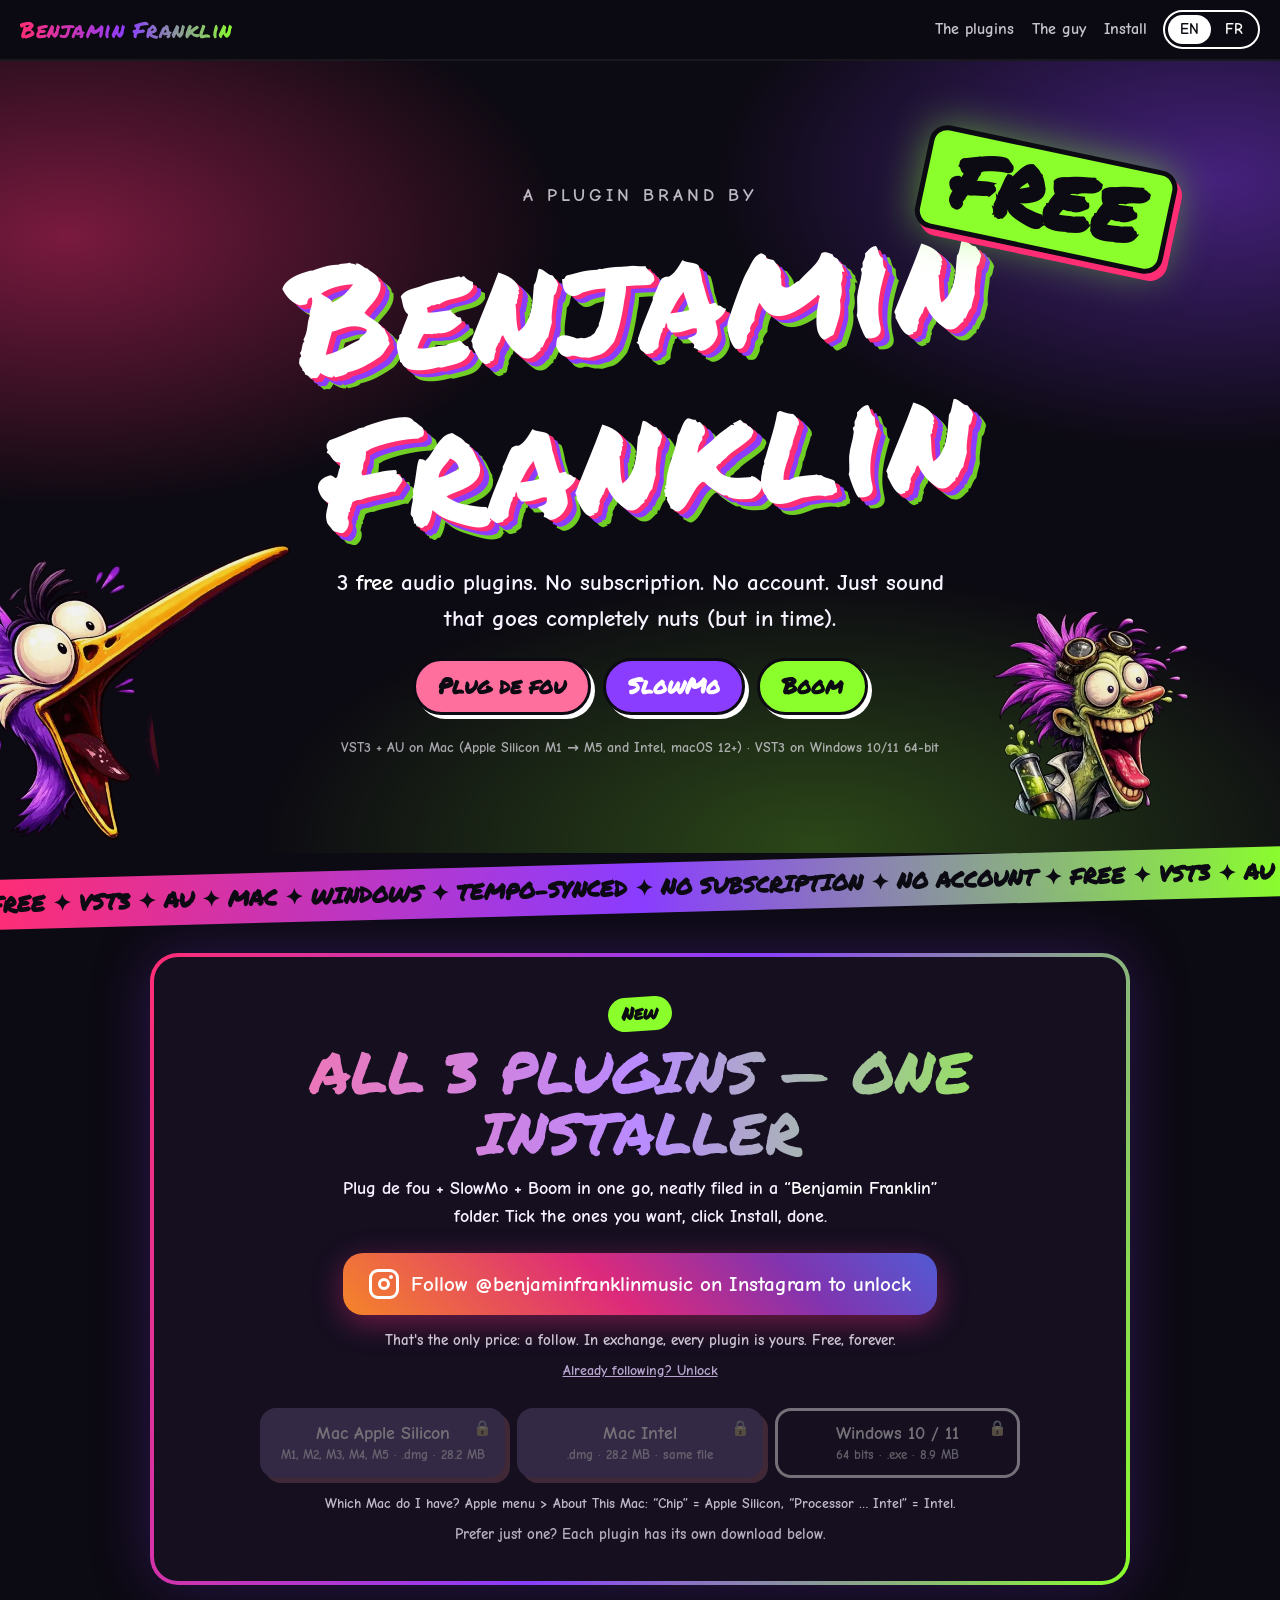
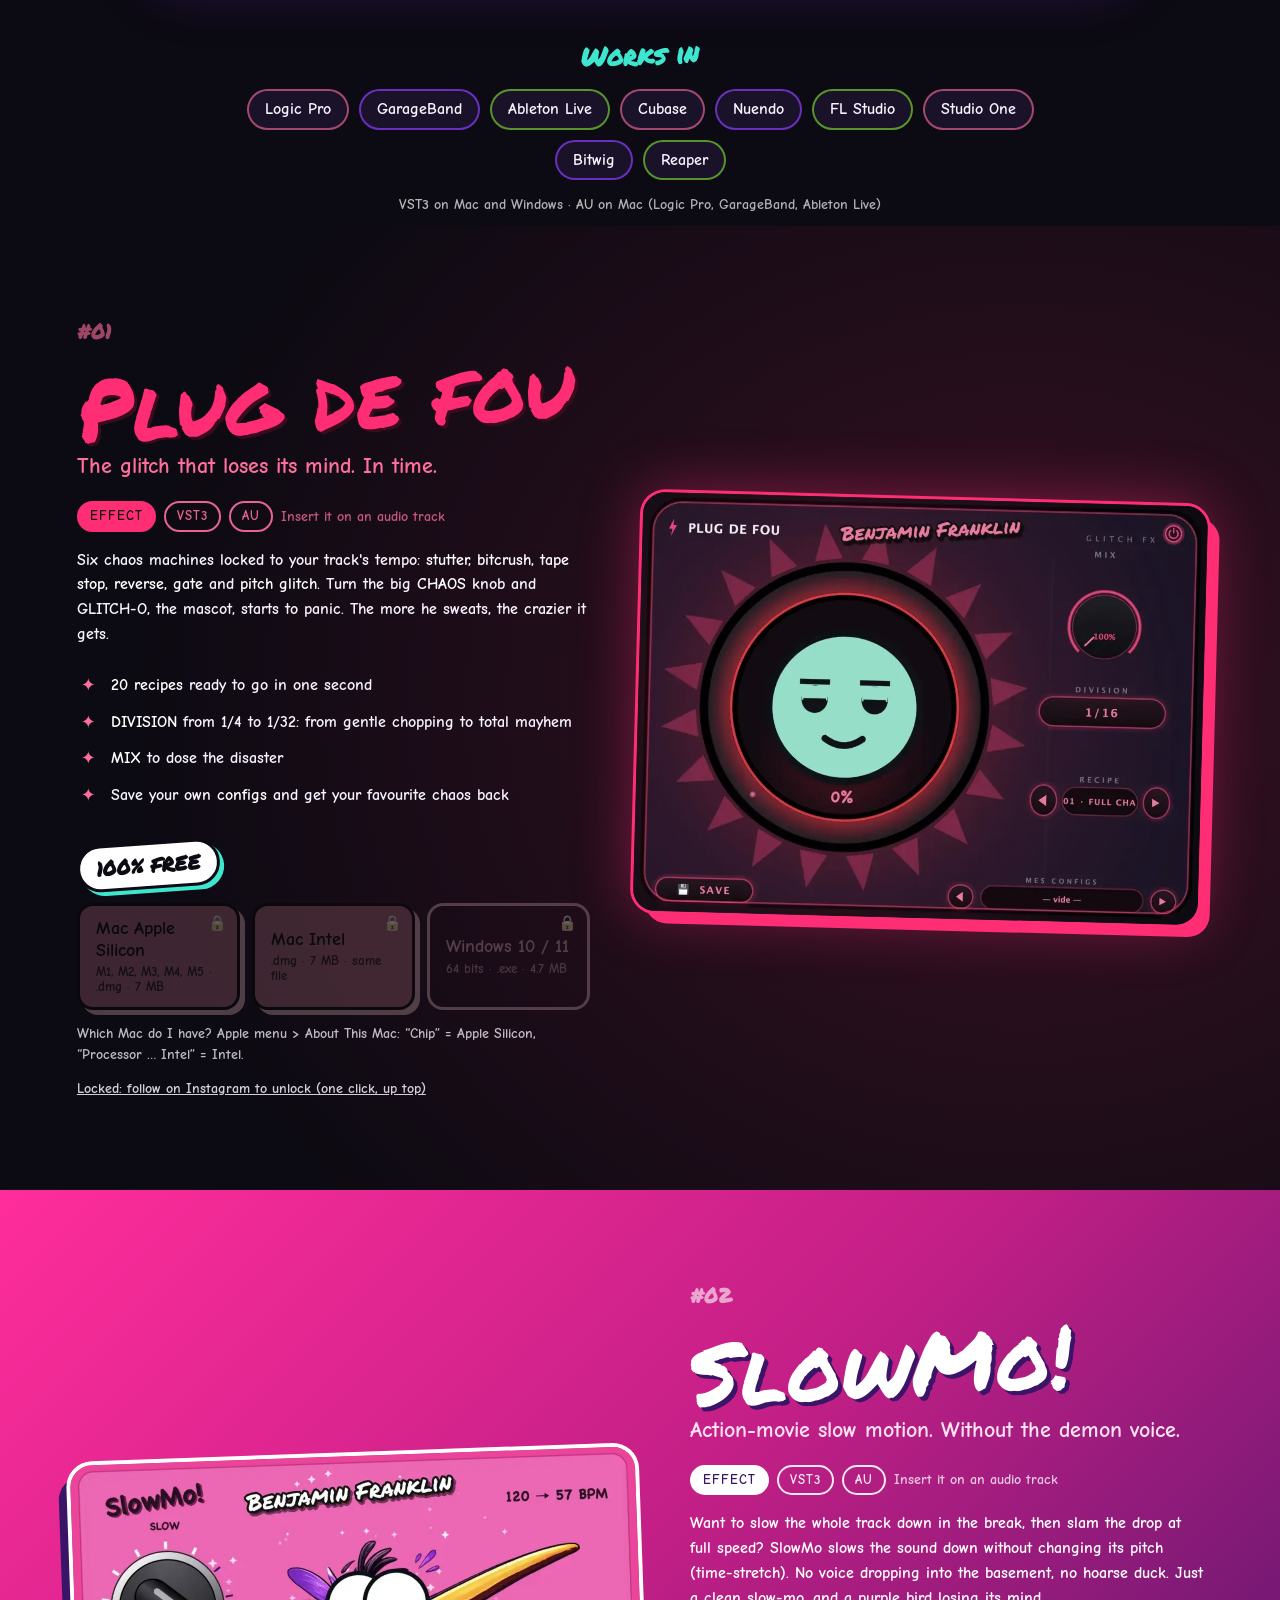
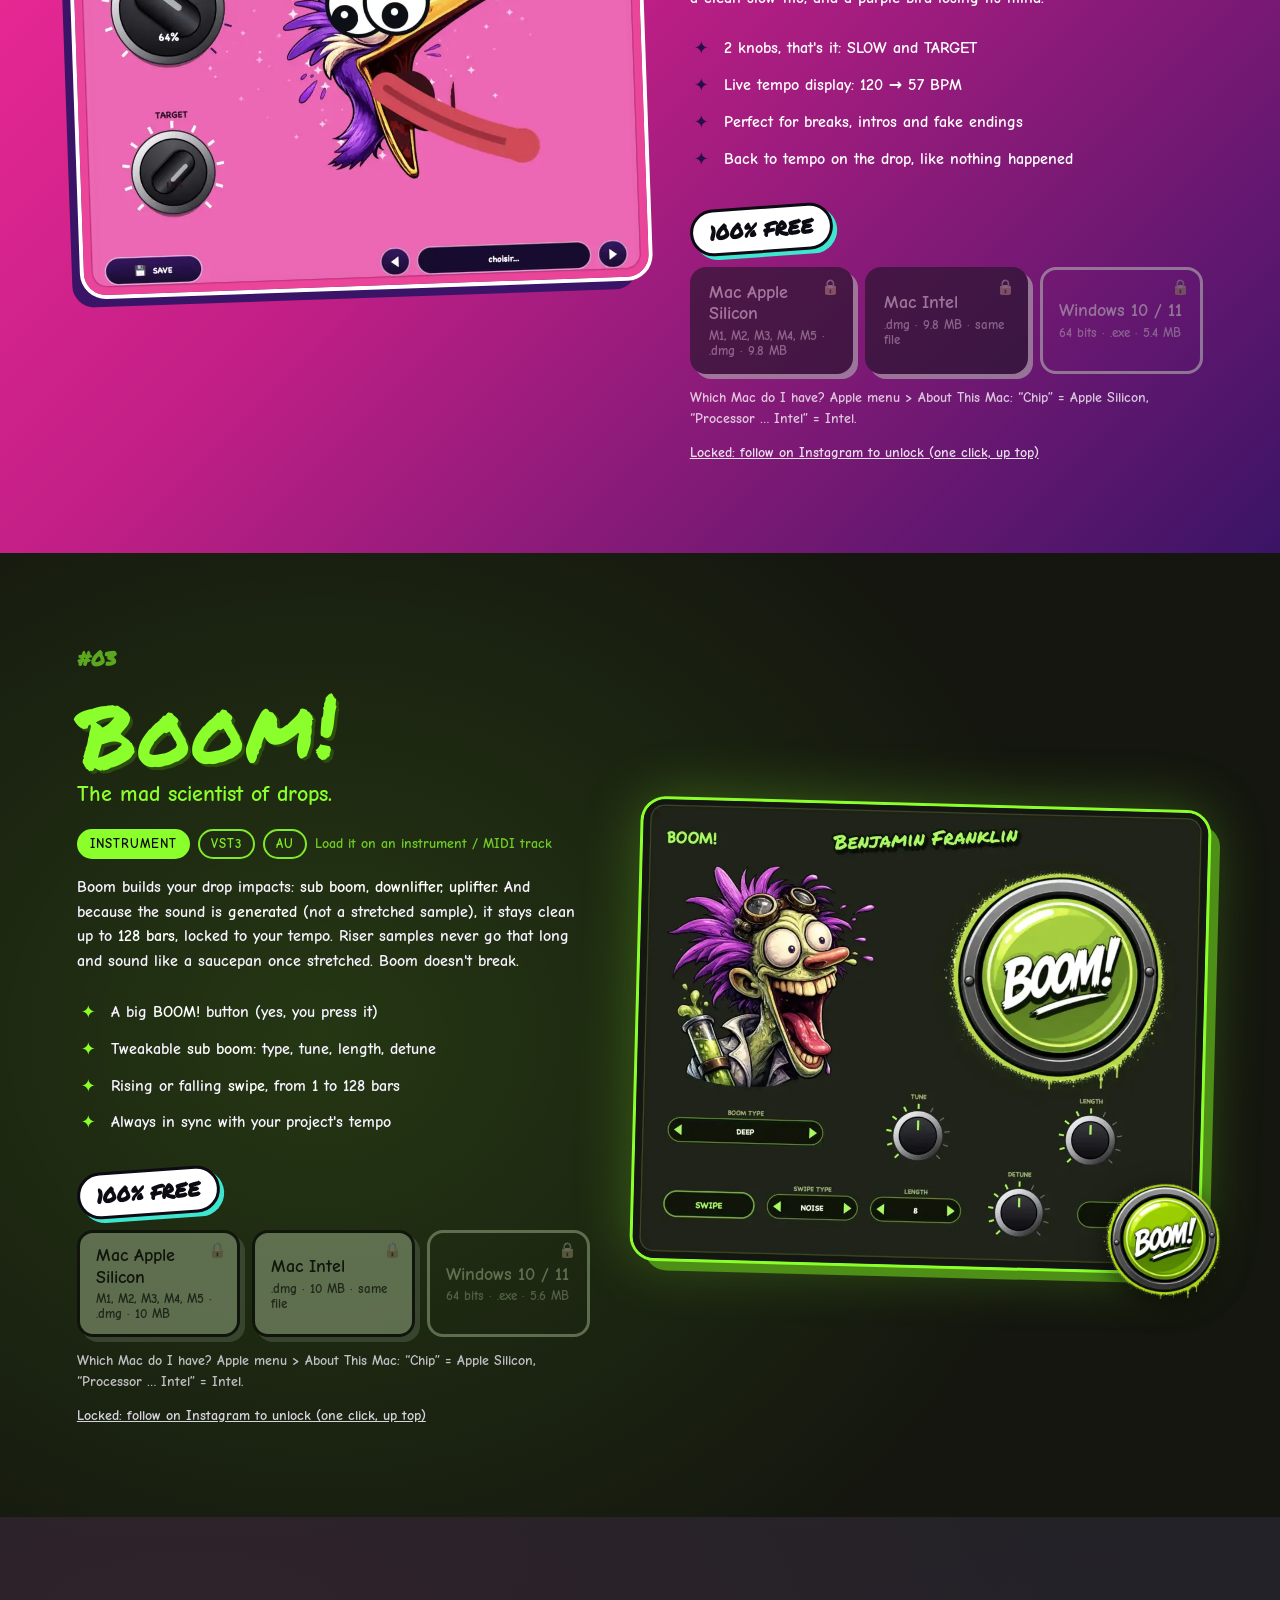
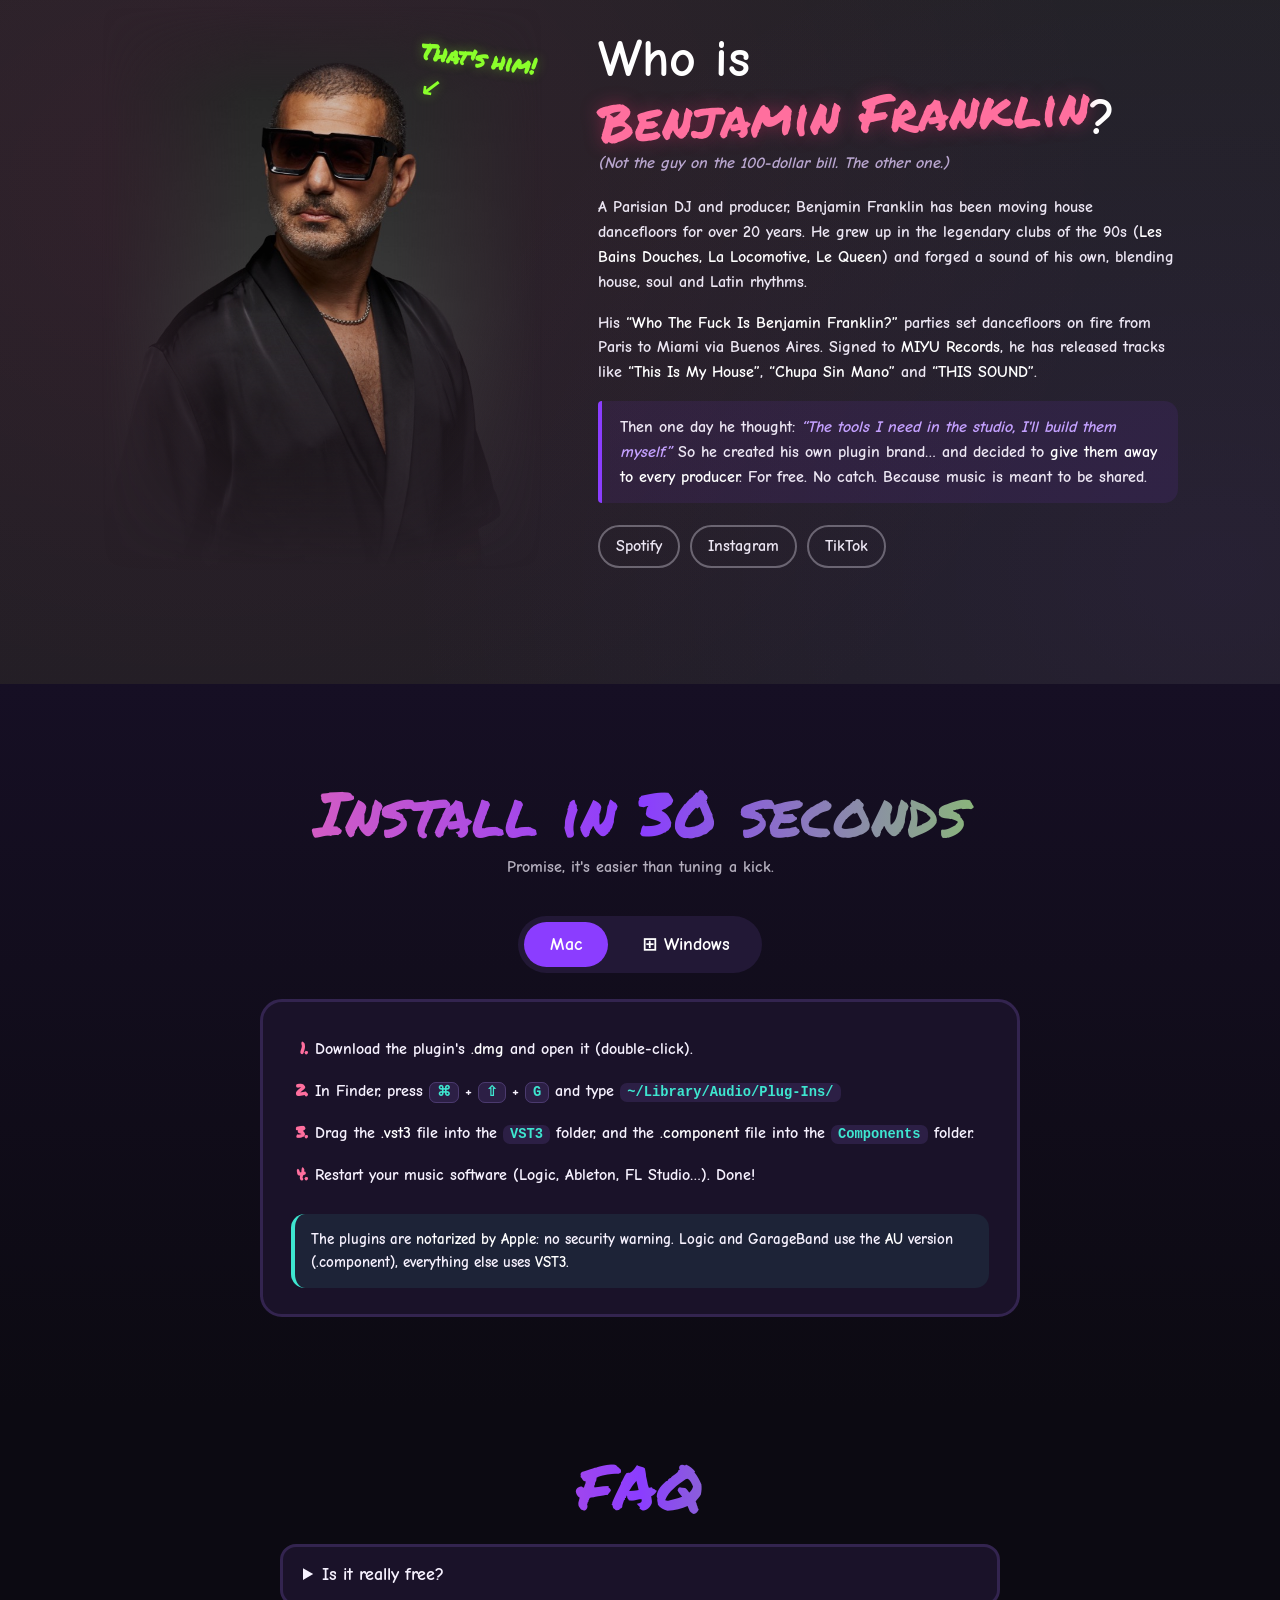
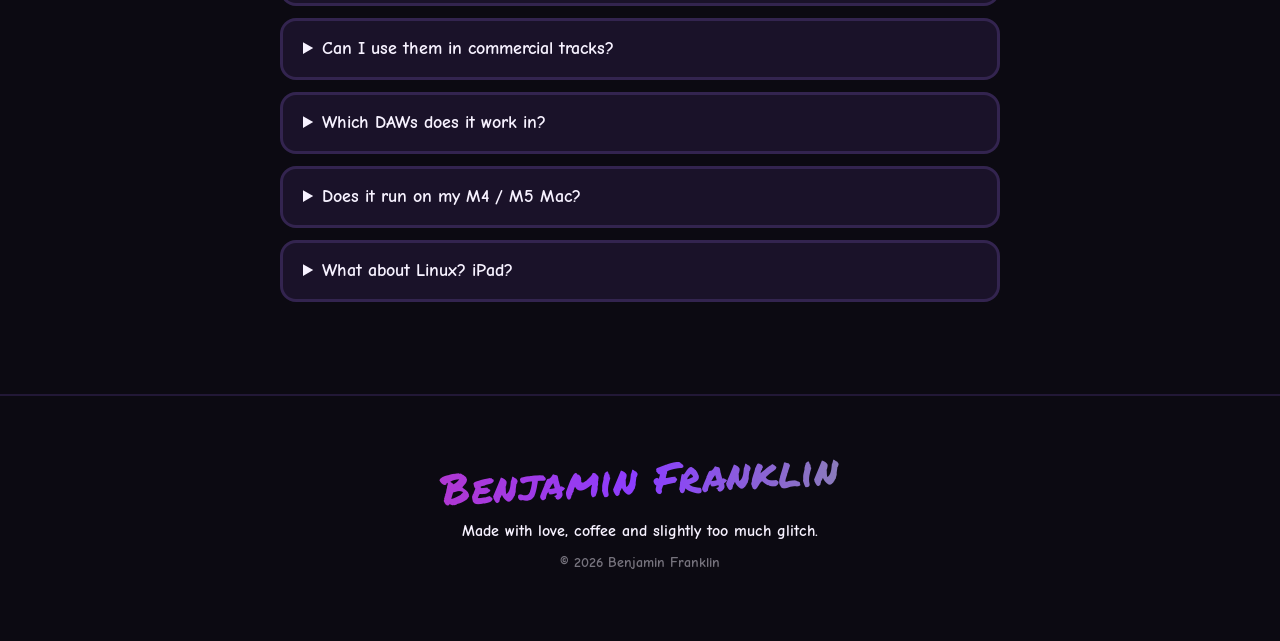
==== index.html @ f4d89ffa "Gratuit mis en avant : tampon FREE / GRATUIT et titres « Free plugins » Co-Authored-By: Claude Opus " ====
<!doctype html>
<html lang="en">
<head>
<meta charset="utf-8">
<meta name="viewport" content="width=device-width, initial-scale=1">
<title>Free plugins by Benjamin Franklin: Plug de fou, SlowMo, Boom</title>
<meta name="description" content="Free plugins: 3 free audio plugins (VST3 / AU) by Benjamin Franklin: Plug de fou, SlowMo and Boom. Mac and Windows.">
<meta name="author" content="Benjamin Franklin">
<meta property="og:title" content="Free plugins by Benjamin Franklin: 3 totally crazy VST3 / AU plugins">
<meta property="og:description" content="Free plugins: glitch, slow-mo and drop booms. VST3 + AU, Mac and Windows. Free, forever.">
<meta property="og:image" content="img/shot-slowmo.webp">
<meta name="theme-color" content="#0c0a12">
<link rel="icon" href="img/boombtn.webp">
<link rel="preload" href="fonts/PermanentMarker-Regular.ttf" as="font" type="font/ttf" crossorigin>
<link rel="stylesheet" href="style.css">
<script>try{if(localStorage.getItem("bf-unlocked")!=="1")document.documentElement.classList.add("locked")}catch(e){document.documentElement.classList.add("locked")}</script>
</head>
<body>

<header class="top">
  <a class="tag small" href="#">Benjamin Franklin</a>
  <nav>
    <a href="#plugins" data-i18n="nav.plugins">The plugins</a>
    <a href="#bio" data-i18n="nav.bio">The guy</a>
    <a href="#install" data-i18n="nav.install">Install</a>
  </nav>
  <div class="langsw" role="group" aria-label="Language"><button class="lang on" data-lang="en">EN</button><button class="lang" data-lang="fr">FR</button></div>
</header>

<section class="hero">
  <div class="hero-bg" aria-hidden="true"></div>
  <p class="kicker" data-i18n="hero.kicker">A plugin brand by</p>
  <div class="title-wrap">
    <h1 class="tag huge glitch" data-text="Benjamin Franklin">Benjamin Franklin</h1>
    <span class="free-stamp" data-i18n="hero.free">FREE</span>
  </div>
  <p class="hero-sub" data-i18n-html="hero.sub">3 <b>free</b> audio plugins. No subscription. No account. Just sound that goes completely nuts (but in time).</p>
  <div class="chips">
    <a class="chip pink" href="#plugdefou">Plug de fou</a>
    <a class="chip violet" href="#slowmo">SlowMo</a>
    <a class="chip green" href="#boom">Boom</a>
  </div>
  <p class="compat" data-i18n="hero.compat">VST3 + AU on Mac (Apple Silicon M1 → M5 and Intel, macOS 12+) · VST3 on Windows 10/11 64-bit</p>
  <div class="mascots" aria-hidden="true">
    <img class="m-bird" src="img/bird.webp" alt="" width="700" height="558">
    <img class="m-sci" src="img/scientist.webp" alt="" width="600" height="411">
  </div>
</section>

<div class="ticker" aria-hidden="true"><div class="ticker-in">
  <span data-i18n="ticker">FREE ✦ VST3 ✦ AU ✦ MAC ✦ WINDOWS ✦ TEMPO-SYNCED ✦ NO SUBSCRIPTION ✦ NO ACCOUNT ✦ </span><span data-i18n="ticker">FREE ✦ VST3 ✦ AU ✦ MAC ✦ WINDOWS ✦ TEMPO-SYNCED ✦ NO SUBSCRIPTION ✦ NO ACCOUNT ✦ </span>
</div></div>

<section class="pack" id="pack">
  <p class="pack-new" data-i18n="pack.new">New</p>
  <h2 class="pack-title" data-i18n="pack.title">All 3 plugins — one installer</h2>
  <p class="pack-sub" data-i18n-html="pack.sub">Plug de fou + SlowMo + Boom in one go, neatly filed in a <b>“Benjamin Franklin”</b> folder. Tick the ones you want, click Install, done.</p>
  <div class="gate" id="gate">
    <a class="ig-btn" href="https://instagram.com/benjaminfranklinmusic" target="_blank" rel="noopener" id="igfollow"><span class="ig-ico" aria-hidden="true"></span><span data-i18n-html="gate.btn">Follow <b>@benjaminfranklinmusic</b> on Instagram to unlock</span></a>
    <p class="gate-why" data-i18n="gate.why">That's the only price: a follow. In exchange, every plugin is yours. Free, forever.</p>
    <button class="gate-skip" id="gateskip" data-i18n="gate.skip">Already following? Unlock</button>
  </div>
  <p class="gate-thanks" data-i18n="gate.thanks">Unlocked! Thanks for the follow ♥</p>
  <div class="dl pack-dl">
    <a class="btn" href="https://github.com/djbenjaminfranklin-sketch/benjamin-franklin-plugins-site/releases/download/v1.1.0/Benjamin-Franklin-Plugins-Mac.dmg"><b>Mac Apple Silicon</b><small>M1, M2, M3, M4, M5 · .dmg · <span class="sz" data-fr="28,2 Mo" data-en="28.2 MB">28.2 MB</span></small></a>
    <a class="btn" href="https://github.com/djbenjaminfranklin-sketch/benjamin-franklin-plugins-site/releases/download/v1.1.0/Benjamin-Franklin-Plugins-Mac.dmg"><b>Mac Intel</b><small>.dmg · <span class="sz" data-fr="28,2 Mo" data-en="28.2 MB">28.2 MB</span> · <span data-i18n="dl.same">same file</span></small></a>
    <a class="btn ghost" href="https://github.com/djbenjaminfranklin-sketch/benjamin-franklin-plugins-site/releases/download/v1.1.0/Benjamin-Franklin-Plugins-Windows.exe"><b>Windows 10 / 11</b><small>64 bits · .exe · <span class="sz" data-fr="8,9 Mo" data-en="8.9 MB">8.9 MB</span></small></a>
  </div>
  <p class="whichmac" data-i18n-html="dl.which"><b>Which Mac do I have?</b> Apple menu &gt; About This Mac: “Chip” = Apple Silicon, “Processor … Intel” = Intel.</p>
  <p class="pack-or" data-i18n="pack.or">Prefer just one? Each plugin has its own download below.</p>
</section>

<section class="counter" id="counter" hidden>
  <p class="counter-big"><span id="total">0</span></p>
  <p class="counter-txt" data-i18n="cnt.txt">producers have already downloaded a plugin. What about you?</p>
</section>

<section class="daws">
  <p class="daws-title" data-i18n="daws.title">Works in</p>
  <div class="daws-list"><span>Logic Pro</span><span>GarageBand</span><span>Ableton Live</span><span>Cubase</span><span>Nuendo</span><span>FL Studio</span><span>Studio One</span><span>Bitwig</span><span>Reaper</span></div>
  <p class="daws-note" data-i18n-html="daws.note"><b>VST3</b> on Mac and Windows · <b>AU</b> on Mac (Logic Pro, GarageBand, Ableton Live)</p>
</section>

<main id="plugins">

  <!-- PLUG DE FOU -->
  <section id="plugdefou" class="plugin p-fou">
    <div class="p-text">
      <p class="num">#01</p>
      <h2 class="p-title">Plug de fou</h2>
      <p class="p-tagline" data-i18n="fou.tag">The glitch that loses its mind. In time.</p>
      <p class="ptype"><span class="pill kind" data-i18n="type.fx">Effect</span><span class="pill">VST3</span><span class="pill">AU</span><span class="ptype-hint" data-i18n="type.fxhint">Insert it on an audio track</span></p>
      <p data-i18n-html="fou.desc">Six chaos machines locked to your track's tempo: <b>stutter</b>, <b>bitcrush</b>, <b>tape stop</b>, <b>reverse</b>, <b>gate</b> and <b>pitch glitch</b>. Turn the big <b>CHAOS</b> knob and GLITCH-O, the mascot, starts to panic. The more he sweats, the crazier it gets.</p>
      <ul class="feats">
        <li data-i18n-html="fou.f1"><b>20 recipes</b> ready to go in one second</li>
        <li data-i18n-html="fou.f2"><b>DIVISION</b> from 1/4 to 1/32: from gentle chopping to total mayhem</li>
        <li data-i18n-html="fou.f3"><b>MIX</b> to dose the disaster</li>
        <li data-i18n-html="fou.f4">Save your own <b>configs</b> and get your favourite chaos back</li>
      </ul>
      <div class="dl-box">
        <div class="dl-head"><span class="free" data-i18n="free">100% FREE</span><span class="count" data-count="Plug-de-fou"></span></div>
        <div class="dl">
          <a class="btn" href="https://github.com/djbenjaminfranklin-sketch/benjamin-franklin-plugins-site/releases/download/v1.1.0/Plug-de-fou-Mac.dmg"><b>Mac Apple Silicon</b><small>M1, M2, M3, M4, M5 · .dmg · <span class="sz" data-fr="7 Mo" data-en="7 MB">7 MB</span></small></a>
          <a class="btn" href="https://github.com/djbenjaminfranklin-sketch/benjamin-franklin-plugins-site/releases/download/v1.1.0/Plug-de-fou-Mac.dmg"><b>Mac Intel</b><small>.dmg · <span class="sz" data-fr="7 Mo" data-en="7 MB">7 MB</span> · <span data-i18n="dl.same">same file</span></small></a>
          <a class="btn ghost" href="https://github.com/djbenjaminfranklin-sketch/benjamin-franklin-plugins-site/releases/download/v1.1.0/Plug-de-fou-Windows.exe"><b>Windows 10 / 11</b><small>64 bits · .exe · <span class="sz" data-fr="4,7 Mo" data-en="4.7 MB">4.7 MB</span></small></a>
        </div>
        <p class="whichmac" data-i18n-html="dl.which"><b>Which Mac do I have?</b> Apple menu &gt; About This Mac: “Chip” = Apple Silicon, “Processor … Intel” = Intel.</p>
        <button class="lock-note" data-i18n="gate.note">Locked: follow on Instagram to unlock (one click, up top)</button>
      </div>
    </div>
    <figure class="p-shot"><img src="img/shot-plugdefou.webp" alt="Plug de fou" width="1000" height="740" loading="lazy"></figure>
  </section>

  <!-- SLOWMO -->
  <section id="slowmo" class="plugin p-slow">
    <figure class="p-shot"><img src="img/shot-slowmo.webp" alt="SlowMo" width="1000" height="762" loading="lazy"></figure>
    <div class="p-text">
      <p class="num">#02</p>
      <h2 class="p-title">SlowMo!</h2>
      <p class="p-tagline" data-i18n="slow.tag">Action-movie slow motion. Without the demon voice.</p>
      <p class="ptype"><span class="pill kind" data-i18n="type.fx">Effect</span><span class="pill">VST3</span><span class="pill">AU</span><span class="ptype-hint" data-i18n="type.fxhint">Insert it on an audio track</span></p>
      <p data-i18n-html="slow.desc">Want to slow the whole track down in the break, then slam the drop at full speed? SlowMo slows the sound down <b>without changing its pitch</b> (time-stretch). No voice dropping into the basement, no hoarse duck. Just a clean slow-mo, and a purple bird losing its mind.</p>
      <ul class="feats">
        <li data-i18n-html="slow.f1"><b>2 knobs</b>, that's it: <b>SLOW</b> and <b>TARGET</b></li>
        <li data-i18n-html="slow.f2">Live tempo display: <b>120 → 57 BPM</b></li>
        <li data-i18n-html="slow.f3">Perfect for breaks, intros and fake endings</li>
        <li data-i18n-html="slow.f4">Back to tempo on the drop, like nothing happened</li>
      </ul>
      <div class="dl-box">
        <div class="dl-head"><span class="free" data-i18n="free">100% FREE</span><span class="count" data-count="SlowMo"></span></div>
        <div class="dl">
          <a class="btn" href="https://github.com/djbenjaminfranklin-sketch/benjamin-franklin-plugins-site/releases/download/v1.1.0/SlowMo-Mac.dmg"><b>Mac Apple Silicon</b><small>M1, M2, M3, M4, M5 · .dmg · <span class="sz" data-fr="9,8 Mo" data-en="9.8 MB">9.8 MB</span></small></a>
          <a class="btn" href="https://github.com/djbenjaminfranklin-sketch/benjamin-franklin-plugins-site/releases/download/v1.1.0/SlowMo-Mac.dmg"><b>Mac Intel</b><small>.dmg · <span class="sz" data-fr="9,8 Mo" data-en="9.8 MB">9.8 MB</span> · <span data-i18n="dl.same">same file</span></small></a>
          <a class="btn ghost" href="https://github.com/djbenjaminfranklin-sketch/benjamin-franklin-plugins-site/releases/download/v1.1.0/SlowMo-Windows.exe"><b>Windows 10 / 11</b><small>64 bits · .exe · <span class="sz" data-fr="5,4 Mo" data-en="5.4 MB">5.4 MB</span></small></a>
        </div>
        <p class="whichmac" data-i18n-html="dl.which"><b>Which Mac do I have?</b> Apple menu &gt; About This Mac: “Chip” = Apple Silicon, “Processor … Intel” = Intel.</p>
        <button class="lock-note" data-i18n="gate.note">Locked: follow on Instagram to unlock (one click, up top)</button>
      </div>
    </div>
  </section>

  <!-- BOOM -->
  <section id="boom" class="plugin p-boom">
    <div class="p-text">
      <p class="num">#03</p>
      <h2 class="p-title">Boom!</h2>
      <p class="p-tagline" data-i18n="boom.tag">The mad scientist of drops.</p>
      <p class="ptype"><span class="pill kind" data-i18n="type.inst">Instrument</span><span class="pill">VST3</span><span class="pill">AU</span><span class="ptype-hint" data-i18n="type.insthint">Load it on an instrument / MIDI track</span></p>
      <p data-i18n-html="boom.desc">Boom builds your drop impacts: <b>sub boom</b>, <b>downlifter</b>, <b>uplifter</b>. And because the sound is <b>generated</b> (not a stretched sample), it stays clean up to <b>128 bars</b>, locked to your tempo. Riser samples never go that long and sound like a saucepan once stretched. Boom doesn't break.</p>
      <ul class="feats">
        <li data-i18n-html="boom.f1">A big <b>BOOM!</b> button (yes, you press it)</li>
        <li data-i18n-html="boom.f2">Tweakable <b>sub boom</b>: type, tune, length, detune</li>
        <li data-i18n-html="boom.f3">Rising or falling <b>swipe</b>, from 1 to 128 bars</li>
        <li data-i18n-html="boom.f4">Always in sync with your project's tempo</li>
      </ul>
      <div class="dl-box">
        <div class="dl-head"><span class="free" data-i18n="free">100% FREE</span><span class="count" data-count="Boom"></span></div>
        <div class="dl">
          <a class="btn" href="https://github.com/djbenjaminfranklin-sketch/benjamin-franklin-plugins-site/releases/download/v1.1.0/Boom-Mac.dmg"><b>Mac Apple Silicon</b><small>M1, M2, M3, M4, M5 · .dmg · <span class="sz" data-fr="10 Mo" data-en="10 MB">10 MB</span></small></a>
          <a class="btn" href="https://github.com/djbenjaminfranklin-sketch/benjamin-franklin-plugins-site/releases/download/v1.1.0/Boom-Mac.dmg"><b>Mac Intel</b><small>.dmg · <span class="sz" data-fr="10 Mo" data-en="10 MB">10 MB</span> · <span data-i18n="dl.same">same file</span></small></a>
          <a class="btn ghost" href="https://github.com/djbenjaminfranklin-sketch/benjamin-franklin-plugins-site/releases/download/v1.1.0/Boom-Windows.exe"><b>Windows 10 / 11</b><small>64 bits · .exe · <span class="sz" data-fr="5,6 Mo" data-en="5.6 MB">5.6 MB</span></small></a>
        </div>
        <p class="whichmac" data-i18n-html="dl.which"><b>Which Mac do I have?</b> Apple menu &gt; About This Mac: “Chip” = Apple Silicon, “Processor … Intel” = Intel.</p>
        <button class="lock-note" data-i18n="gate.note">Locked: follow on Instagram to unlock (one click, up top)</button>
      </div>
    </div>
    <figure class="p-shot">
      <img src="img/shot-boom.webp" alt="Boom" width="1000" height="814" loading="lazy">
      <button class="boombtn" id="boombtn" aria-label="BOOM"><img src="img/boombtn.webp" alt="" width="300" height="295"></button>
    </figure>
  </section>
</main>

<section id="bio" class="bio">
  <div class="bio-photo">
    <img src="img/benjamin.jpg" alt="Benjamin Franklin" width="750" height="1000" loading="lazy">
    <span class="sticker" data-i18n="bio.sticker">That's him!</span>
  </div>
  <div class="bio-text">
    <h2><span data-i18n="bio.title">Who is</span> <span class="nowrap"><span class="tag">Benjamin Franklin</span><span data-i18n="bio.q">?</span></span></h2>
    <p class="nope" data-i18n="bio.nope">(Not the guy on the 100-dollar bill. The other one.)</p>
    <p data-i18n-html="bio.p1">A Parisian DJ and producer, Benjamin Franklin has been moving house dancefloors for over 20 years. He grew up in the legendary clubs of the 90s (<b>Les Bains Douches, La Locomotive, Le Queen</b>) and forged a sound of his own, blending house, soul and Latin rhythms.</p>
    <p data-i18n-html="bio.p2">His <b>“Who The Fuck Is Benjamin Franklin?”</b> parties set dancefloors on fire from Paris to Miami via Buenos Aires. Signed to <b>MIYU Records</b>, he has released tracks like <b>“This Is My House”</b>, <b>“Chupa Sin Mano”</b> and <b>“THIS SOUND”</b>.</p>
    <p class="why" data-i18n-html="bio.p3">Then one day he thought: <i>“The tools I need in the studio, I'll build them myself.”</i> So he created his own plugin brand… and decided to <b>give them away to every producer</b>. For free. No catch. Because music is meant to be shared.</p>
    <div class="socials">
      <a href="https://open.spotify.com/artist/7GALLXYUZiyfa1gYGMJOHU" target="_blank" rel="noopener">Spotify</a>
      <a href="https://instagram.com/benjaminfranklinmusic" target="_blank" rel="noopener">Instagram</a>
      <a href="https://tiktok.com/@benjamin.franklin2153" target="_blank" rel="noopener">TikTok</a>
    </div>
  </div>
</section>

<section id="install" class="install">
  <h2 data-i18n="inst.title">Install in 30 seconds</h2>
  <p class="inst-sub" data-i18n="inst.sub">Promise, it's easier than tuning a kick.</p>
  <div class="tabs" role="tablist">
    <button class="tab on" data-tab="mac" role="tab">Mac</button>
    <button class="tab" data-tab="win" role="tab">⊞ Windows</button>
  </div>
  <div class="panel on" id="tab-mac">
    <ol>
      <li data-i18n-html="mac.1">Download the plugin's <b>.dmg</b> and open it (double-click).</li>
      <li data-i18n-html="mac.2">In Finder, press <kbd>⌘</kbd> + <kbd>⇧</kbd> + <kbd>G</kbd> and type <code>~/Library/Audio/Plug-Ins/</code></li>
      <li data-i18n-html="mac.3">Drag the <b>.vst3</b> file into the <code>VST3</code> folder, and the <b>.component</b> file into the <code>Components</code> folder.</li>
      <li data-i18n-html="mac.4">Restart your music software (Logic, Ableton, FL Studio…). Done!</li>
    </ol>
    <p class="note" data-i18n-html="mac.note">The plugins are <b>notarized by Apple</b>: no security warning. Logic and GarageBand use the <b>AU</b> version (.component), everything else uses <b>VST3</b>.</p>
  </div>
  <div class="panel" id="tab-win">
    <ol>
      <li data-i18n-html="win.1">Download the plugin's <b>.exe</b> installer and run it.</li>
      <li data-i18n-html="win.2">Windows may show <b>“Windows protected your PC”</b>: click <b>More info</b> → <b>Run anyway</b>.</li>
      <li data-i18n-html="win.3">Click <b>Next</b> all the way. The plugin installs itself into <code>C:\Program Files\Common Files\VST3</code>.</li>
      <li data-i18n-html="win.4">Restart your music software (Ableton, FL Studio, Cubase, Reaper…). Done!</li>
    </ol>
    <p class="note" data-i18n-html="win.note">Why the warning? The installer isn't digitally signed yet (it costs a fortune). The file is safe: it comes straight from here.</p>
  </div>
</section>

<section class="faq">
  <h2>FAQ</h2>
  <details><summary data-i18n="faq.q1">Is it really free?</summary><p data-i18n="faq.a1">Yes. No subscription, no account, no email to hand over, no hidden “pro” version. Download, produce.</p></details>
  <details><summary data-i18n="faq.q2">Can I use them in commercial tracks?</summary><p data-i18n="faq.a2">Yes. Use them on anything you release, sell or stream — no royalties, no credit required, no restrictions. (A shout-out is always appreciated!)</p></details>
  <details><summary data-i18n="faq.q5">Which DAWs does it work in?</summary><p data-i18n-html="faq.a5">Logic Pro and GarageBand (Mac, AU), plus Ableton Live, Cubase, Nuendo, FL Studio, Studio One, Bitwig and Reaper (Mac and Windows, VST3; Ableton also in AU on Mac). Plug de fou and SlowMo are <b>effects</b> (insert them on an audio track); Boom is an <b>instrument</b> (load it on an instrument / MIDI track). Pro Tools? Not yet — it needs the AAX format.</p></details>
  <details><summary data-i18n="faq.q3">Does it run on my M4 / M5 Mac?</summary><p data-i18n="faq.a3">Yes: Apple Silicon (M1 to M5) and Intel Macs, macOS 12 and up.</p></details>
  <details><summary data-i18n="faq.q4">What about Linux? iPad?</summary><p data-i18n="faq.a4">Not for now. Mac and Windows only.</p></details>
</section>

<footer>
  <p class="tag big">Benjamin Franklin</p>
  <p data-i18n="foot.made">Made with love, coffee and slightly too much glitch.</p>
  <p class="copy">© 2026 Benjamin Franklin</p>
</footer>

<script src="counts.js"></script>
<script src="main.js"></script>
</body>
</html>
---- style.css ----
@font-face{font-family:"Marker";src:url(fonts/PermanentMarker-Regular.ttf) format("truetype");font-display:swap}
@font-face{font-family:"Comic";src:url(fonts/ComicNeue-Bold.ttf) format("truetype");font-weight:700;font-display:swap}

:root{
  --ink:#0c0a12;
  --paper:#f7f2ff;
  --pink:#ff2d74;
  --pink2:#ff6f9e;
  --fluo:#ff2d9b;
  --violet:#3a1466;
  --violet2:#8b3dff;
  --green:#8aff2b;
  --greenbg:#14160f;
  --cyan:#3ee6d0;
  --r:22px;
}
*{box-sizing:border-box}
html{scroll-behavior:smooth;overflow-x:clip}
body{margin:0;background:var(--ink);color:var(--paper);font-family:"Comic","Comic Neue","Comic Sans MS",system-ui,sans-serif;font-weight:700;line-height:1.55;overflow-x:clip}
img{max-width:100%;height:auto;display:block}
a{color:inherit}
b{color:#fff}
h1,h2,h3{margin:0;line-height:1.05}
.tag{font-family:"Marker",cursive;font-weight:400;letter-spacing:.5px}

/* barre du haut */
.top{position:sticky;top:0;z-index:20;display:flex;align-items:center;gap:16px;padding:10px 20px;background:rgba(12,10,18,.82);backdrop-filter:blur(10px);border-bottom:2px solid rgba(255,255,255,.06)}
.top .small{font-size:22px;padding-right:.15em;text-decoration:none;background:linear-gradient(90deg,var(--pink),var(--violet2),var(--green));-webkit-background-clip:text;background-clip:text;color:transparent}
.top nav{display:flex;gap:18px;margin-left:auto}
.top nav a{text-decoration:none;opacity:.8}
.top nav a:hover{opacity:1;color:var(--pink2)}
.langsw{display:flex;gap:2px;padding:3px;border:2px solid #fff;border-radius:999px}
.lang{font:inherit;font-size:15px;cursor:pointer;border:0;background:transparent;color:#fff;border-radius:999px;padding:3px 12px;transition:.2s}
.lang.on{background:#fff;color:var(--ink)}
.lang:not(.on):hover{color:var(--pink2)}

/* hero */
.hero{position:relative;text-align:center;padding:80px 20px 40px;overflow:hidden;min-height:min(88vh,820px);display:flex;flex-direction:column;align-items:center;justify-content:center}
.hero-bg{position:absolute;inset:-20%;z-index:-1;background:
  radial-gradient(40% 35% at 18% 30%,rgba(255,45,116,.45),transparent 70%),
  radial-gradient(40% 35% at 82% 25%,rgba(139,61,255,.45),transparent 70%),
  radial-gradient(45% 35% at 60% 85%,rgba(138,255,43,.25),transparent 70%);
  animation:float 14s ease-in-out infinite alternate}
@keyframes float{to{transform:translate(3%,-4%) rotate(8deg)}}
.kicker{font-size:18px;letter-spacing:4px;text-transform:uppercase;opacity:.75;margin:0 0 6px}
.huge{font-size:clamp(52px,12vw,150px);transform:rotate(-4deg);color:#fff;text-shadow:4px 4px 0 var(--pink),8px 8px 0 var(--violet2),12px 12px 0 rgba(138,255,43,.8)}
.glitch{position:relative}
.glitch:hover{animation:shake .25s steps(2) infinite}
@keyframes shake{0%{transform:rotate(-4deg) translate(0)}50%{transform:rotate(-3deg) translate(-4px,2px) skewX(6deg)}100%{transform:rotate(-5deg) translate(4px,-2px)}}
.title-wrap{position:relative;align-self:stretch;--f:clamp(52px,12vw,150px)}
.free-stamp{position:absolute;left:50%;top:-22%;--t:translateX(calc(var(--f) * 3.55 - 100%));font-family:"Marker",cursive;font-size:calc(var(--f) * .52);line-height:1;color:var(--ink);background:var(--green);
  padding:.08em .32em .14em;border:5px solid var(--ink);border-radius:18px;transform:var(--t) rotate(12deg);box-shadow:6px 6px 0 var(--pink),0 0 40px rgba(138,255,43,.5);animation:stamp 2.2s ease-in-out infinite;z-index:2}
@keyframes stamp{50%{transform:var(--t) rotate(8deg) scale(1.08)}}
.hero-sub{max-width:640px;font-size:clamp(18px,2.4vw,23px);margin:34px auto 22px}
.chips{display:flex;flex-wrap:wrap;gap:12px;justify-content:center}
.chip{font-family:"Marker",cursive;font-size:22px;text-decoration:none;padding:8px 22px;border-radius:999px;color:var(--ink);border:3px solid var(--ink);box-shadow:4px 4px 0 #fff;transition:.15s}
.chip:hover{transform:translate(-2px,-2px) rotate(-3deg);box-shadow:7px 7px 0 #fff}
.chip.pink{background:var(--pink2)}
.chip.violet{background:var(--violet2);color:#fff}
.chip.green{background:var(--green)}
.compat{font-size:14px;opacity:.65;margin-top:22px;max-width:620px}
.mascots{position:absolute;inset:0;z-index:-1;pointer-events:none}
.m-bird{position:absolute;width:min(32vw,360px);left:-4%;bottom:2%;transform:rotate(-8deg);animation:bob 3s ease-in-out infinite;opacity:.95}
.m-sci{position:absolute;width:min(28vw,320px);right:-2%;bottom:4%;animation:bob 3.6s ease-in-out infinite reverse;opacity:.95}
@keyframes bob{50%{translate:0 -14px}}

/* bandeau défilant */
.ticker{overflow:hidden;background:linear-gradient(90deg,var(--pink),var(--violet2),var(--green));color:var(--ink);font-family:"Marker",cursive;font-size:22px;padding:8px 0;transform:rotate(-1.5deg);margin:10px -10px;white-space:nowrap}
.ticker-in{display:inline-block;animation:tick 22s linear infinite}
@keyframes tick{to{transform:translateX(-50%)}}

/* pack : les 3 plugins en un installateur */
.pack{max-width:980px;margin:40px auto 10px;padding:40px 28px 34px;text-align:center;border-radius:28px;position:relative;
  background:linear-gradient(#150f20,#150f20) padding-box,linear-gradient(110deg,var(--pink),var(--violet2),var(--green)) border-box;border:4px solid transparent;
  box-shadow:0 0 60px rgba(139,61,255,.25)}
.pack-new{display:inline-block;margin:0 0 10px;font-family:"Marker",cursive;font-size:18px;padding:3px 14px;border-radius:999px;background:var(--green);color:var(--ink);transform:rotate(-4deg)}
.pack-title{font-family:"Marker",cursive;font-weight:400;font-size:clamp(32px,5.6vw,58px);text-transform:uppercase;background:linear-gradient(90deg,var(--pink2),#b98bff,var(--green));-webkit-background-clip:text;background-clip:text;color:transparent;padding:0 .1em}
.pack-sub{max-width:620px;margin:12px auto 22px;font-size:18px}
.pack .dl{max-width:760px;margin:0 auto}
.pack .btn{background:var(--violet2);color:#fff;border-color:var(--violet2);box-shadow:5px 5px 0 var(--pink)}
.pack .btn.ghost{background:transparent;color:#fff;border-color:#fff;box-shadow:none}
.pack .whichmac{margin-top:16px}
.pack-or{margin:8px 0 0;font-size:15px;opacity:.7}

/* verrou Instagram */
.gate{margin:0 auto 22px;max-width:640px}
.ig-btn{display:inline-flex;align-items:center;gap:12px;text-decoration:none;color:#fff;font-size:clamp(17px,2.4vw,21px);line-height:1.25;padding:16px 26px;border-radius:20px;
  background:linear-gradient(45deg,#f58529,#dd2a7b 45%,#8134af 75%,#515bd4);box-shadow:0 8px 30px rgba(221,42,123,.45);transition:.15s;animation:pulse 1.8s ease-in-out infinite}
.ig-btn:hover{transform:translateY(-2px) rotate(-1deg)}
.ig-ico{flex:none;width:30px;height:30px;border:3px solid #fff;border-radius:9px;position:relative}
.ig-ico::before{content:"";position:absolute;inset:6px;border:3px solid #fff;border-radius:50%}
.ig-ico::after{content:"";position:absolute;top:3px;right:3px;width:4px;height:4px;border-radius:50%;background:#fff}
.gate-why{font-size:15px;opacity:.8;margin:14px 0 4px}
.gate-skip{font:inherit;font-size:14px;background:none;border:0;color:#b9a6cf;text-decoration:underline;cursor:pointer;padding:4px}
.gate-skip:hover{color:#fff}
.gate-thanks{display:none;font-family:"Marker",cursive;font-size:22px;color:var(--green);margin:0 0 18px}
.gate.nudge{animation:quake .45s}
.lock-note{display:none;font:inherit;font-size:14px;margin-top:12px;background:none;border:0;padding:0;color:inherit;opacity:.85;text-decoration:underline;cursor:pointer}
html:not(.locked) .gate{display:none}
html.locked .lock-note{display:block}
html.just-unlocked .gate-thanks{display:block}
html.locked .btn{filter:grayscale(.75) brightness(.7);opacity:.6;cursor:not-allowed;position:relative}
html.locked .btn::after{content:"🔒";position:absolute;top:8px;right:10px;font-size:15px;filter:none}
html.locked .btn:hover{transform:none}
html.just-unlocked .btn{animation:pop .6s ease}
@keyframes pop{40%{transform:scale(1.08) rotate(-2deg)}}

/* logiciels compatibles */
.daws{text-align:center;padding:40px 20px 10px}
.daws-title{font-family:"Marker",cursive;font-size:26px;margin:0 0 14px;color:var(--cyan);transform:rotate(-2deg)}
.daws-list{display:flex;flex-wrap:wrap;justify-content:center;gap:10px;max-width:860px;margin:0 auto}
.daws-list span{padding:6px 16px;border-radius:999px;border:2px solid #3b2d57;background:#1a1229;font-size:16px}
.daws-list span:nth-child(3n+1){border-color:rgba(255,111,158,.6)}
.daws-list span:nth-child(3n+2){border-color:rgba(139,61,255,.7)}
.daws-list span:nth-child(3n){border-color:rgba(138,255,43,.55)}
.daws-note{font-size:14px;opacity:.7;margin:14px 0 0}

/* sections plugins */
.plugin{display:grid;grid-template-columns:1fr 1.1fr;gap:48px;align-items:center;padding:90px max(20px,6vw);position:relative}
.p-text{max-width:560px}
.num{font-family:"Marker",cursive;font-size:20px;opacity:.6;margin:0}
.p-title{font-family:"Marker",cursive;font-weight:400;font-size:clamp(48px,7vw,86px);transform:rotate(-3deg);margin:4px 0 8px}
.p-tagline{font-size:22px;margin:0 0 18px}
.ptype{display:flex;flex-wrap:wrap;align-items:center;gap:8px;margin:0 0 16px}
.pill{font-size:13px;letter-spacing:1px;text-transform:uppercase;padding:3px 11px;border-radius:999px;border:2px solid currentColor;opacity:.9}
.pill.kind{opacity:1}
.p-fou .ptype{color:var(--pink2)}
.p-fou .pill.kind{background:var(--pink);border-color:var(--pink);color:var(--ink)}
.p-slow .ptype{color:#fff}
.p-slow .pill.kind{background:#fff;border-color:#fff;color:var(--violet)}
.p-boom .ptype{color:var(--green)}
.p-boom .pill.kind{background:var(--green);border-color:var(--green);color:var(--ink)}
.ptype-hint{font-size:14px;opacity:.75}
.feats{list-style:none;padding:0;margin:20px 0 28px}
.feats li{padding:6px 0 6px 34px;position:relative}
.feats li::before{content:"✦";position:absolute;left:4px;top:5px;font-size:18px}
.p-shot{margin:0;position:relative}
.p-shot>img{border-radius:var(--r);transform:rotate(1.5deg);transition:transform .3s}
.p-shot:hover>img{transform:rotate(-1deg) scale(1.02)}
.dl-box{margin-top:8px}
.dl-head{display:flex;flex-wrap:wrap;align-items:center;gap:12px;margin-bottom:14px}
.free{font-family:"Marker",cursive;font-size:20px;padding:5px 16px;border-radius:999px;background:#fff;color:var(--ink);border:3px solid var(--ink);transform:rotate(-4deg);box-shadow:4px 4px 0 var(--cyan);animation:wiggle 2.4s ease-in-out infinite}
@keyframes wiggle{50%{transform:rotate(3deg) scale(1.06)}}
.count{font-size:15px;opacity:.9}
.count b{font-family:"Marker",cursive;font-weight:400;font-size:20px}
.dl{display:grid;grid-template-columns:repeat(3,1fr);gap:12px}
.btn{display:flex;flex-direction:column;justify-content:center;text-decoration:none;font-size:18px;line-height:1.2;padding:12px 16px;border-radius:16px;border:3px solid var(--ink);color:var(--ink);transition:.15s}
.btn b{color:inherit}
.btn small{font-size:12.5px;opacity:.8;margin-top:4px}
.btn:hover{transform:translate(-2px,-3px) rotate(-1.5deg)}
.btn:active{transform:translate(2px,2px)}
.whichmac{font-size:13.5px;opacity:.75;margin:14px 0 0}
.whichmac b{color:inherit}

.p-fou{background:radial-gradient(70% 80% at 80% 50%,rgba(255,45,116,.18),transparent),#0c0a12}
.p-fou .p-title{color:var(--pink);text-shadow:3px 3px 0 #3a0a1d}
.p-fou .num,.p-fou .p-tagline,.p-fou .feats li::before{color:var(--pink2)}
.p-fou .p-shot>img{box-shadow:0 0 0 3px var(--pink),12px 12px 0 var(--pink),0 0 60px rgba(255,45,116,.45)}
.p-fou .btn{background:var(--pink);box-shadow:5px 5px 0 var(--pink2)}
.p-fou .btn.ghost{background:transparent;color:var(--pink2);border-color:var(--pink2);box-shadow:none}

.p-slow{grid-template-columns:1.1fr 1fr;background:linear-gradient(135deg,var(--fluo) 0%,#c21f86 45%,var(--violet) 100%);color:#fff}
.p-slow .p-title{color:#fff;text-shadow:4px 4px 0 var(--violet)}
.p-slow .p-tagline{color:#ffe1f1}
.p-slow .feats li::before{color:#2a0d4d}
.p-slow .p-shot>img{transform:rotate(-2deg);box-shadow:0 0 0 4px #fff,-12px 12px 0 var(--violet)}
.p-slow .btn{background:var(--violet);color:#fff;border-color:var(--violet);box-shadow:5px 5px 0 #fff}
.p-slow .btn.ghost{background:transparent;border-color:#fff;box-shadow:none}

.p-boom{background:radial-gradient(60% 70% at 25% 50%,rgba(138,255,43,.14),transparent),var(--greenbg)}
.p-boom .p-title{color:var(--green);text-shadow:3px 3px 0 #2c4d0d}
.p-boom .num,.p-boom .p-tagline,.p-boom .feats li::before{color:var(--green)}
.p-boom .p-shot>img{box-shadow:0 0 0 3px var(--green),12px 12px 0 #4d8f17,0 0 60px rgba(138,255,43,.3)}
.p-boom .btn{background:var(--green);box-shadow:5px 5px 0 #4d8f17}
.p-boom .btn.ghost{background:transparent;color:var(--green);border-color:var(--green);box-shadow:none}
.boombtn{position:absolute;right:-18px;bottom:-34px;width:118px;background:none;border:0;padding:0;cursor:pointer;filter:drop-shadow(0 8px 14px rgba(0,0,0,.6));transition:transform .1s;animation:pulse 1.8s ease-in-out infinite}
.boombtn:active{transform:scale(.88)}
@keyframes pulse{50%{scale:1.07}}
body.shake{animation:quake .45s}
@keyframes quake{20%{transform:translate(-8px,5px)}40%{transform:translate(7px,-6px)}60%{transform:translate(-5px,3px)}80%{transform:translate(3px,-2px)}}
.boomtxt{position:fixed;left:50%;top:50%;z-index:99;pointer-events:none;font-family:"Marker",cursive;font-size:clamp(80px,20vw,220px);color:var(--green);text-shadow:6px 6px 0 var(--ink),10px 10px 0 var(--violet2);transform:translate(-50%,-50%) rotate(-8deg) scale(.3);animation:boomtxt .9s forwards}
@keyframes boomtxt{30%{transform:translate(-50%,-50%) rotate(-8deg) scale(1.15)}100%{transform:translate(-50%,-50%) rotate(-8deg) scale(1.4);opacity:0}}

/* compteur */
.counter{text-align:center;padding:60px 20px 20px;background:#0c0a12}
.counter-big{margin:0;font-family:"Marker",cursive;font-size:clamp(70px,14vw,150px);line-height:1;background:linear-gradient(90deg,var(--pink),var(--violet2),var(--green));-webkit-background-clip:text;background-clip:text;color:transparent;padding:0 .15em;display:inline-block;transform:rotate(-3deg)}
.counter-txt{font-size:clamp(18px,2.6vw,24px);margin:10px 0 0}

/* bio */
.bio{display:grid;grid-template-columns:minmax(260px,440px) 1fr;gap:56px;align-items:center;padding:90px max(20px,8vw);color:#ece6f3;
  background:radial-gradient(90% 120% at 15% 35%,rgba(255,45,116,.07),transparent 80%),radial-gradient(80% 110% at 95% 85%,rgba(139,61,255,.07),transparent 80%),linear-gradient(180deg,#232227,#1f1e24)}
.bio b{color:#fff}
.bio-photo{position:relative;isolation:isolate}
.bio-photo img{width:100%;filter:brightness(.8);
  -webkit-mask-image:linear-gradient(to right,transparent 0,#000 34%,#000 66%,transparent 100%),linear-gradient(to bottom,transparent 0,#000 16%,#000 52%,transparent 96%);
  -webkit-mask-composite:source-in;
  mask-image:linear-gradient(to right,transparent 0,#000 34%,#000 66%,transparent 100%),linear-gradient(to bottom,transparent 0,#000 16%,#000 52%,transparent 96%);
  mask-composite:intersect}
.sticker{position:absolute;right:2%;top:6%;font-family:"Marker",cursive;font-size:22px;color:var(--green);transform:rotate(8deg);text-shadow:0 0 12px rgba(138,255,43,.35)}
.sticker::after{content:"↙";display:block;font-family:system-ui,sans-serif;font-size:26px;margin:-2px 0 0 4px}
.bio h2{font-size:clamp(32px,5vw,52px);color:#fff}
.bio h2 .tag{color:var(--pink2);display:inline-block;transform:rotate(-2deg);text-shadow:0 0 18px rgba(255,45,116,.35)}
.nope{font-style:italic;color:#b9a6cf;margin:6px 0 20px}
.why{background:rgba(139,61,255,.09);border-left:4px solid var(--violet2);border-radius:4px 14px 14px 4px;padding:14px 18px}
.why i{color:#c4a1ff}
.socials{display:flex;flex-wrap:wrap;gap:10px;margin-top:22px}
.socials a{text-decoration:none;padding:7px 16px;border-radius:999px;border:2px solid rgba(236,230,243,.35);color:#ece6f3;transition:.15s}
.socials a:hover{border-color:var(--pink2);color:var(--pink2)}

/* installation */
.install{padding:90px max(20px,8vw);text-align:center;background:linear-gradient(180deg,#160f24,#0c0a12)}
.install h2,.faq h2{font-family:"Marker",cursive;font-weight:400;font-size:clamp(36px,6vw,62px);background:linear-gradient(90deg,var(--pink2),var(--violet2),var(--green));-webkit-background-clip:text;background-clip:text;color:transparent;padding:6px 0}
.inst-sub{opacity:.7;margin-top:4px}
.tabs{display:inline-flex;gap:8px;background:#221836;padding:6px;border-radius:999px;margin:20px 0 26px}
.tab{font:inherit;font-size:18px;cursor:pointer;border:0;background:transparent;color:#fff;padding:9px 26px;border-radius:999px}
.tab.on{background:var(--violet2)}
.panel{display:none;max-width:760px;margin:0 auto;text-align:left;background:#1a1229;border:3px solid #33244f;border-radius:var(--r);padding:26px 28px}
.panel.on{display:block}
.panel ol{margin:0;padding-left:24px}
.panel li{padding:8px 0}
.panel li::marker{font-family:"Marker",cursive;color:var(--pink2)}
code,kbd{font-family:ui-monospace,Menlo,monospace;font-size:.86em;background:#2c1f45;padding:2px 7px;border-radius:7px;color:var(--cyan);overflow-wrap:anywhere}
kbd{border:1px solid #4b3a6e}
.note{margin:18px 0 0;padding:14px 16px;border-radius:14px;background:rgba(62,230,208,.08);border-left:4px solid var(--cyan);font-size:15px}

/* FAQ */
.faq{max-width:760px;margin:0 auto;padding:40px 20px 80px}
.faq h2{text-align:center;margin-bottom:20px}
details{background:#1a1229;border:3px solid #33244f;border-radius:16px;margin:12px 0;padding:14px 20px}
summary{cursor:pointer;font-size:18px}
details[open] summary{color:var(--pink2)}
details p{margin:10px 0 0;opacity:.85}

footer{text-align:center;padding:50px 20px 60px;border-top:2px solid #221836}
footer .big{font-size:42px;margin:0;padding:0 .2em;transform:rotate(-3deg);background:linear-gradient(90deg,var(--pink),var(--violet2),var(--green));-webkit-background-clip:text;background-clip:text;color:transparent}
footer p{margin:8px 0}
.copy{opacity:.45;font-size:14px}

/* mobile */
@media (max-width:860px){
  .top nav{display:none}
  .top .langsw{margin-left:auto}
  .free-stamp{position:relative;left:auto;top:auto;display:inline-block;margin-top:22px;--t:translate(0,0);font-size:44px;border-width:4px;border-radius:14px}
  .hero{min-height:auto;padding:60px 16px 150px}
  .m-bird{width:42vw;left:-8%;bottom:0}
  .m-sci{width:40vw;right:-6%;bottom:0}
  .plugin,.p-slow{grid-template-columns:1fr;gap:34px;padding:64px 16px}
  .p-slow .p-shot{order:2}
  .boombtn{width:88px;right:-6px;bottom:-26px}
  .bio{grid-template-columns:1fr;gap:10px;padding:50px 20px 70px}
  .bio-photo{max-width:360px;margin:0 auto}
  .sticker{right:-4px;top:4%;font-size:18px}
  .install{padding:70px 16px}
  .panel{padding:20px 18px}
  .dl{grid-template-columns:1fr}
  .pack{margin:30px 12px 10px;padding:30px 16px 26px}
}
@media (prefers-reduced-motion:reduce){*{animation:none!important;transition:none!important}}
.nowrap{white-space:nowrap}
@media (min-width:861px){html[lang="fr"] .free-stamp{font-size:calc(var(--f) * .4)}}
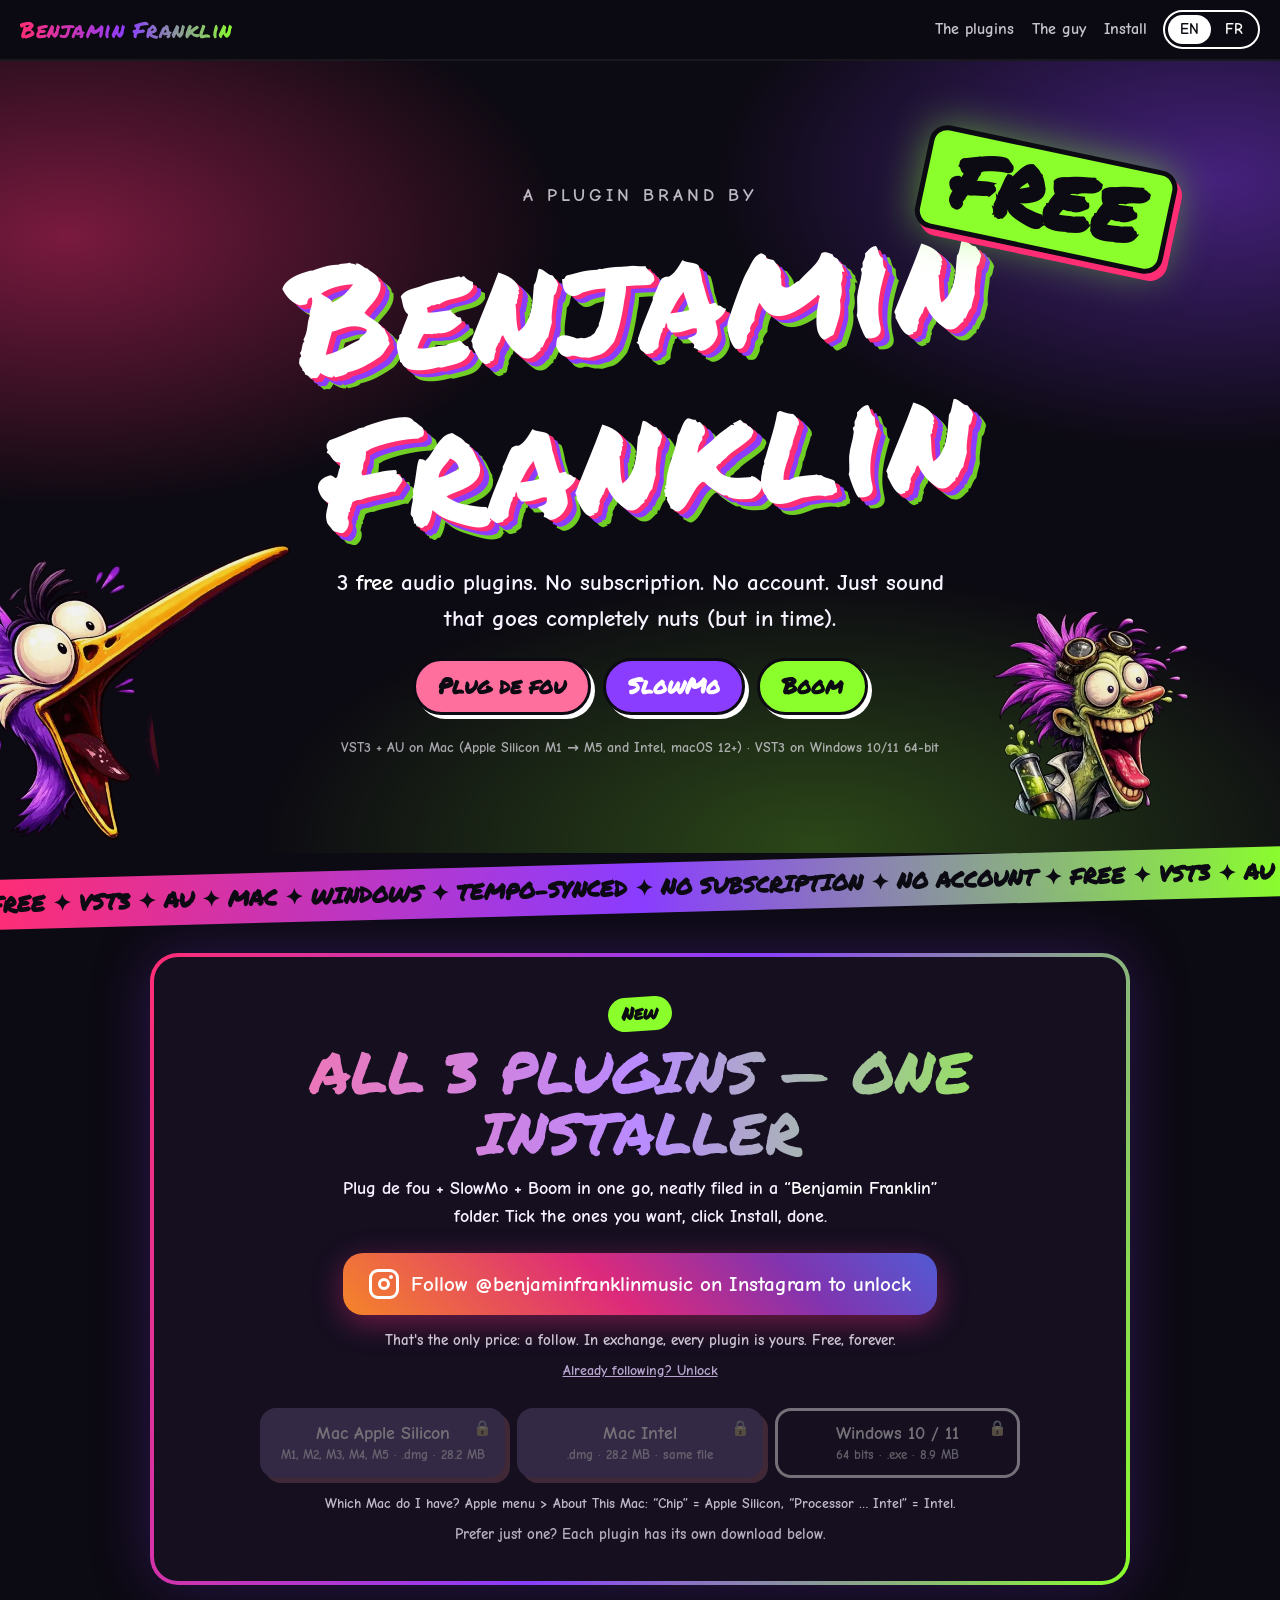
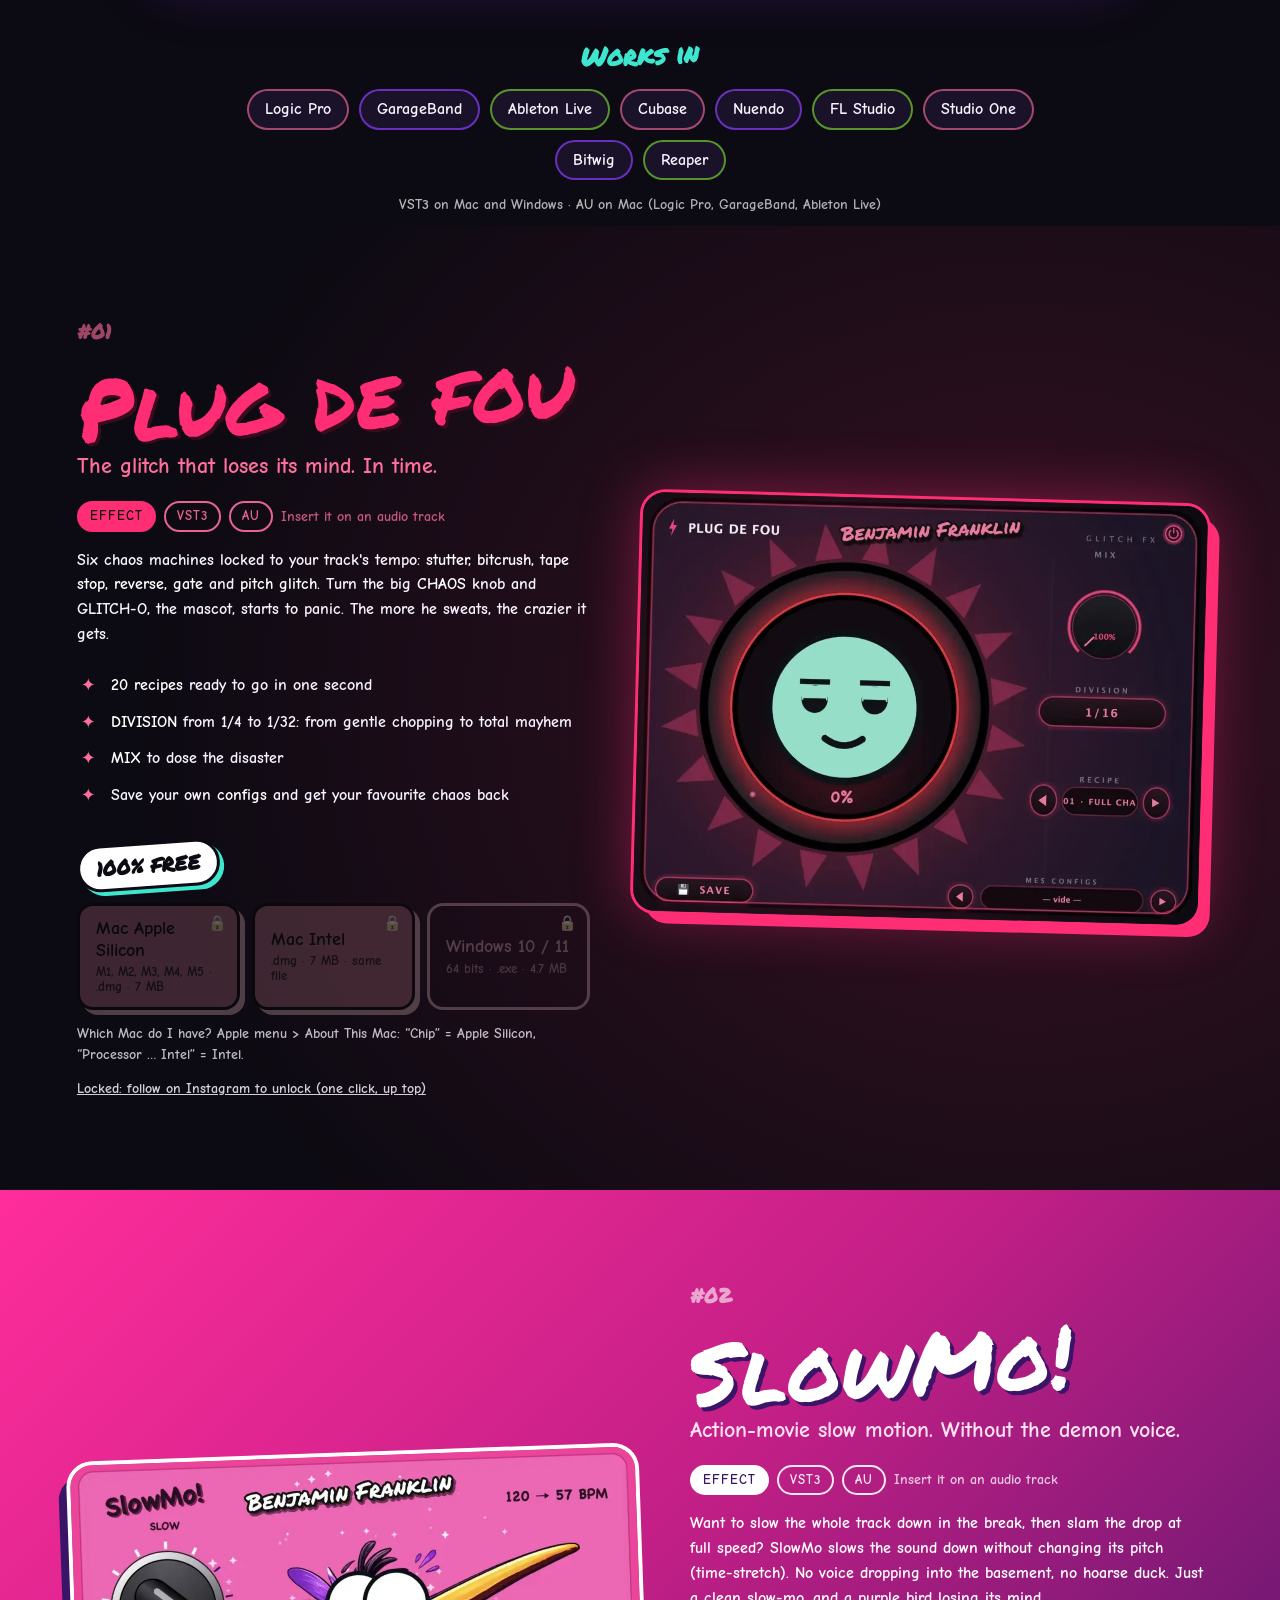
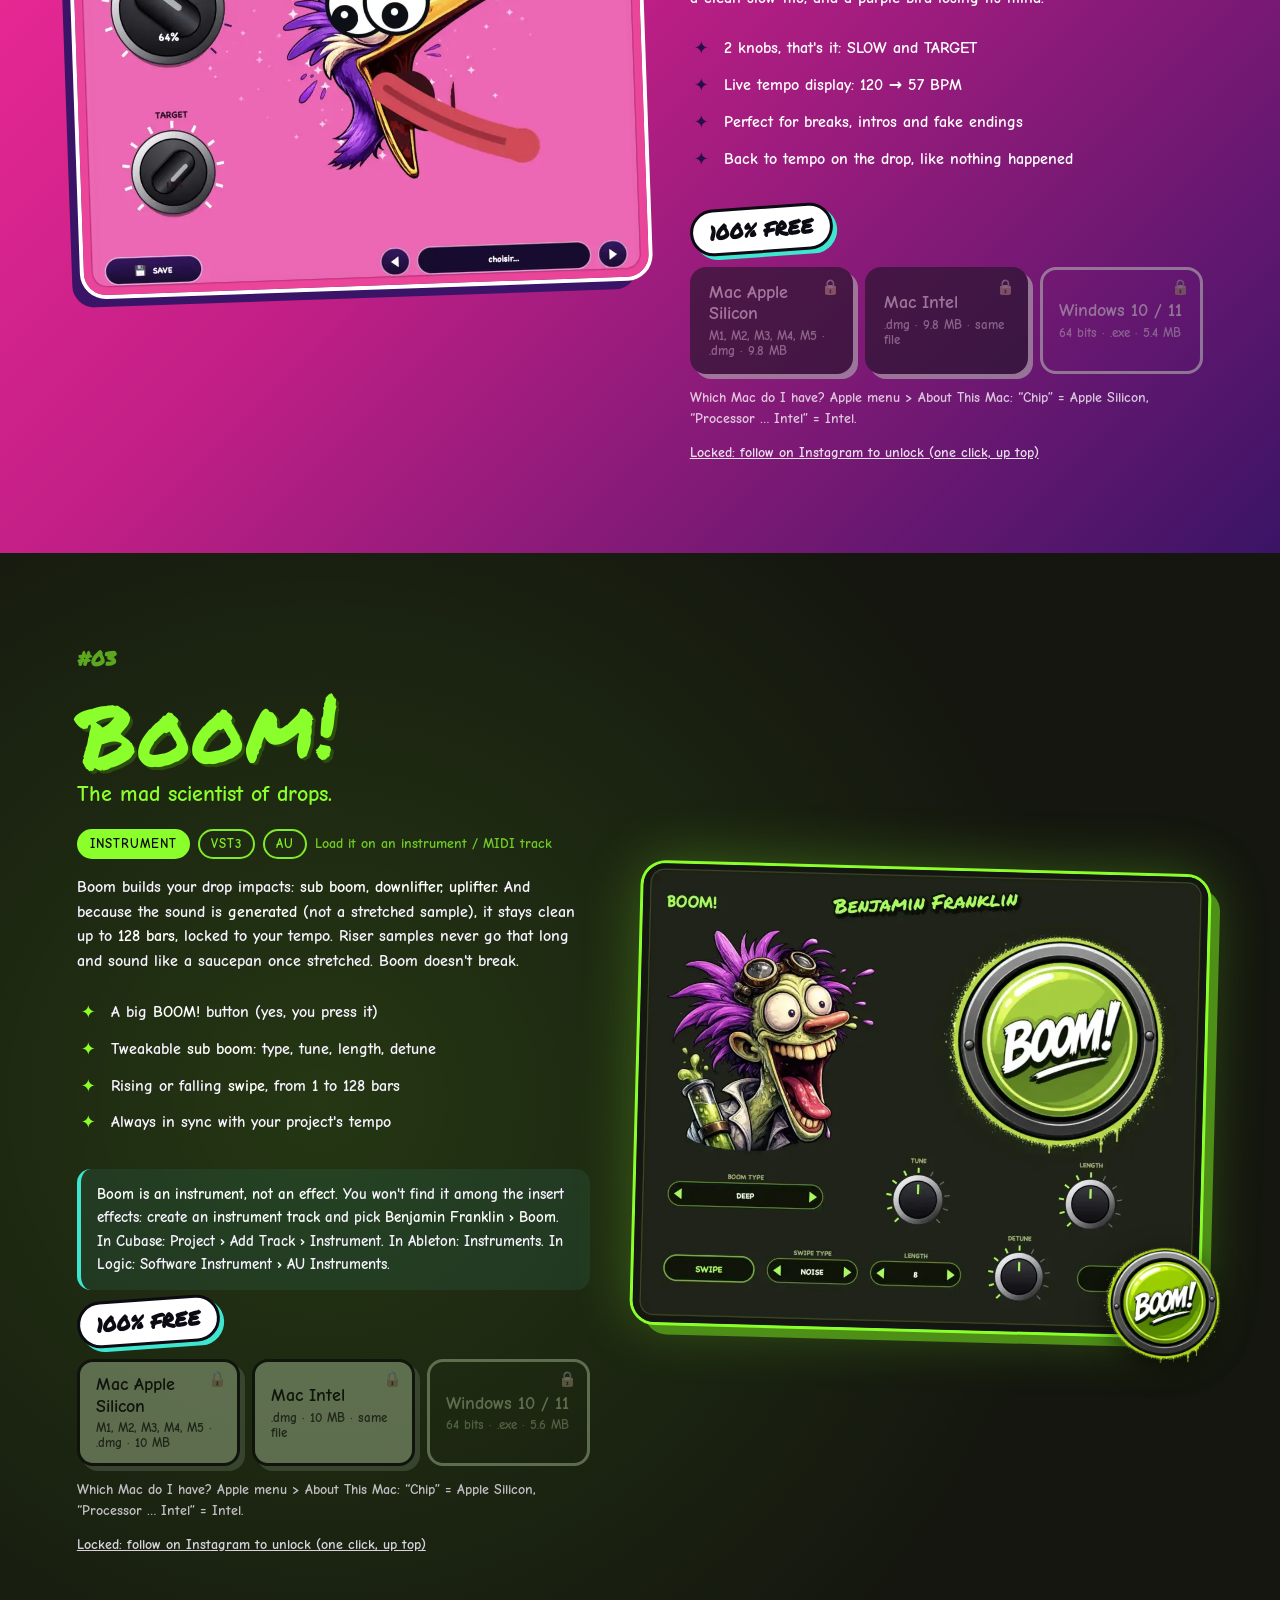
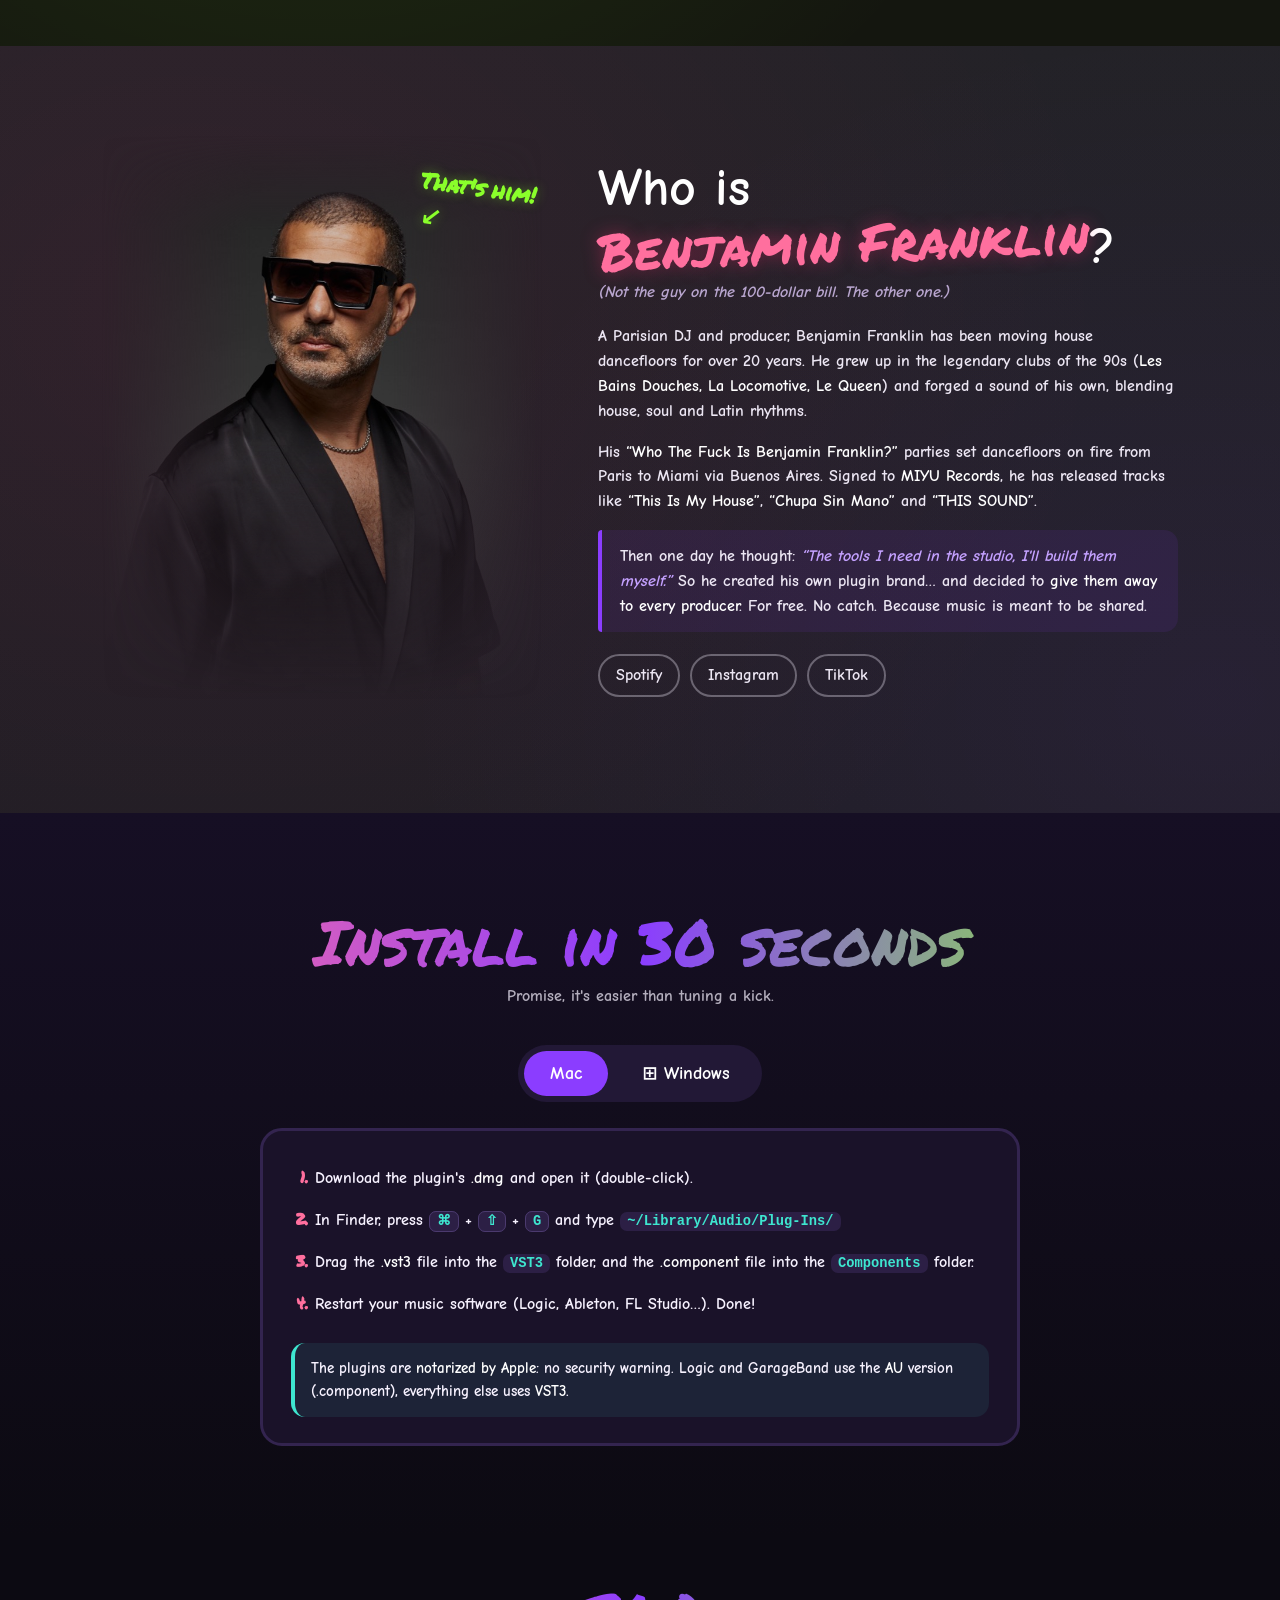
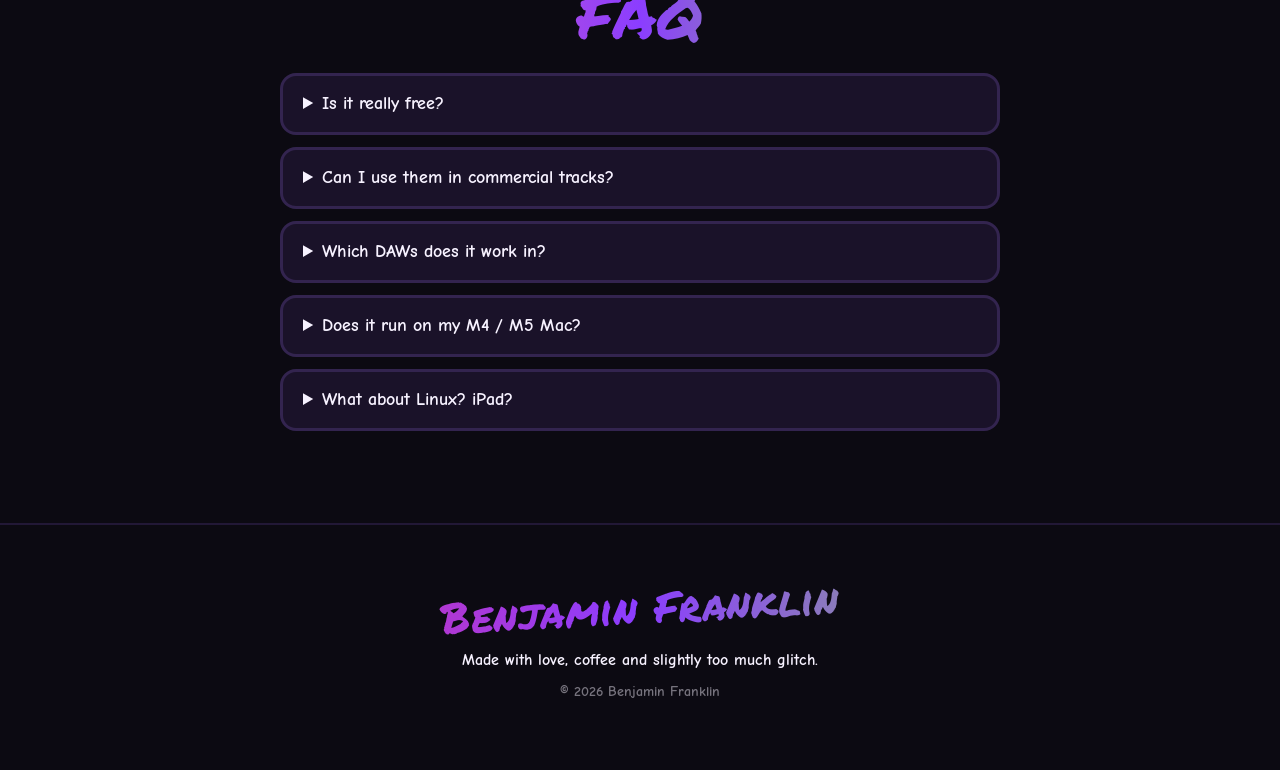
==== commit 4ccb6e42: "Boom : explication « instrument, pas effet » sur sa fiche (Cubase, Ableton, Logic), EN + FR Co-Autho" ====
--- a/index.html
+++ b/index.html
@@ -153,6 +153,7 @@
         <li data-i18n-html="boom.f3">Rising or falling <b>swipe</b>, from 1 to 128 bars</li>
         <li data-i18n-html="boom.f4">Always in sync with your project's tempo</li>
       </ul>
+      <p class="note" data-i18n-html="boom.inst"><b>Boom is an instrument, not an effect.</b> You won't find it among the insert effects: create an <b>instrument track</b> and pick <b>Benjamin Franklin › Boom</b>. In Cubase: Project › Add Track › Instrument. In Ableton: Instruments. In Logic: Software Instrument › AU Instruments.</p>
       <div class="dl-box">
         <div class="dl-head"><span class="free" data-i18n="free">100% FREE</span><span class="count" data-count="Boom"></span></div>
         <div class="dl">
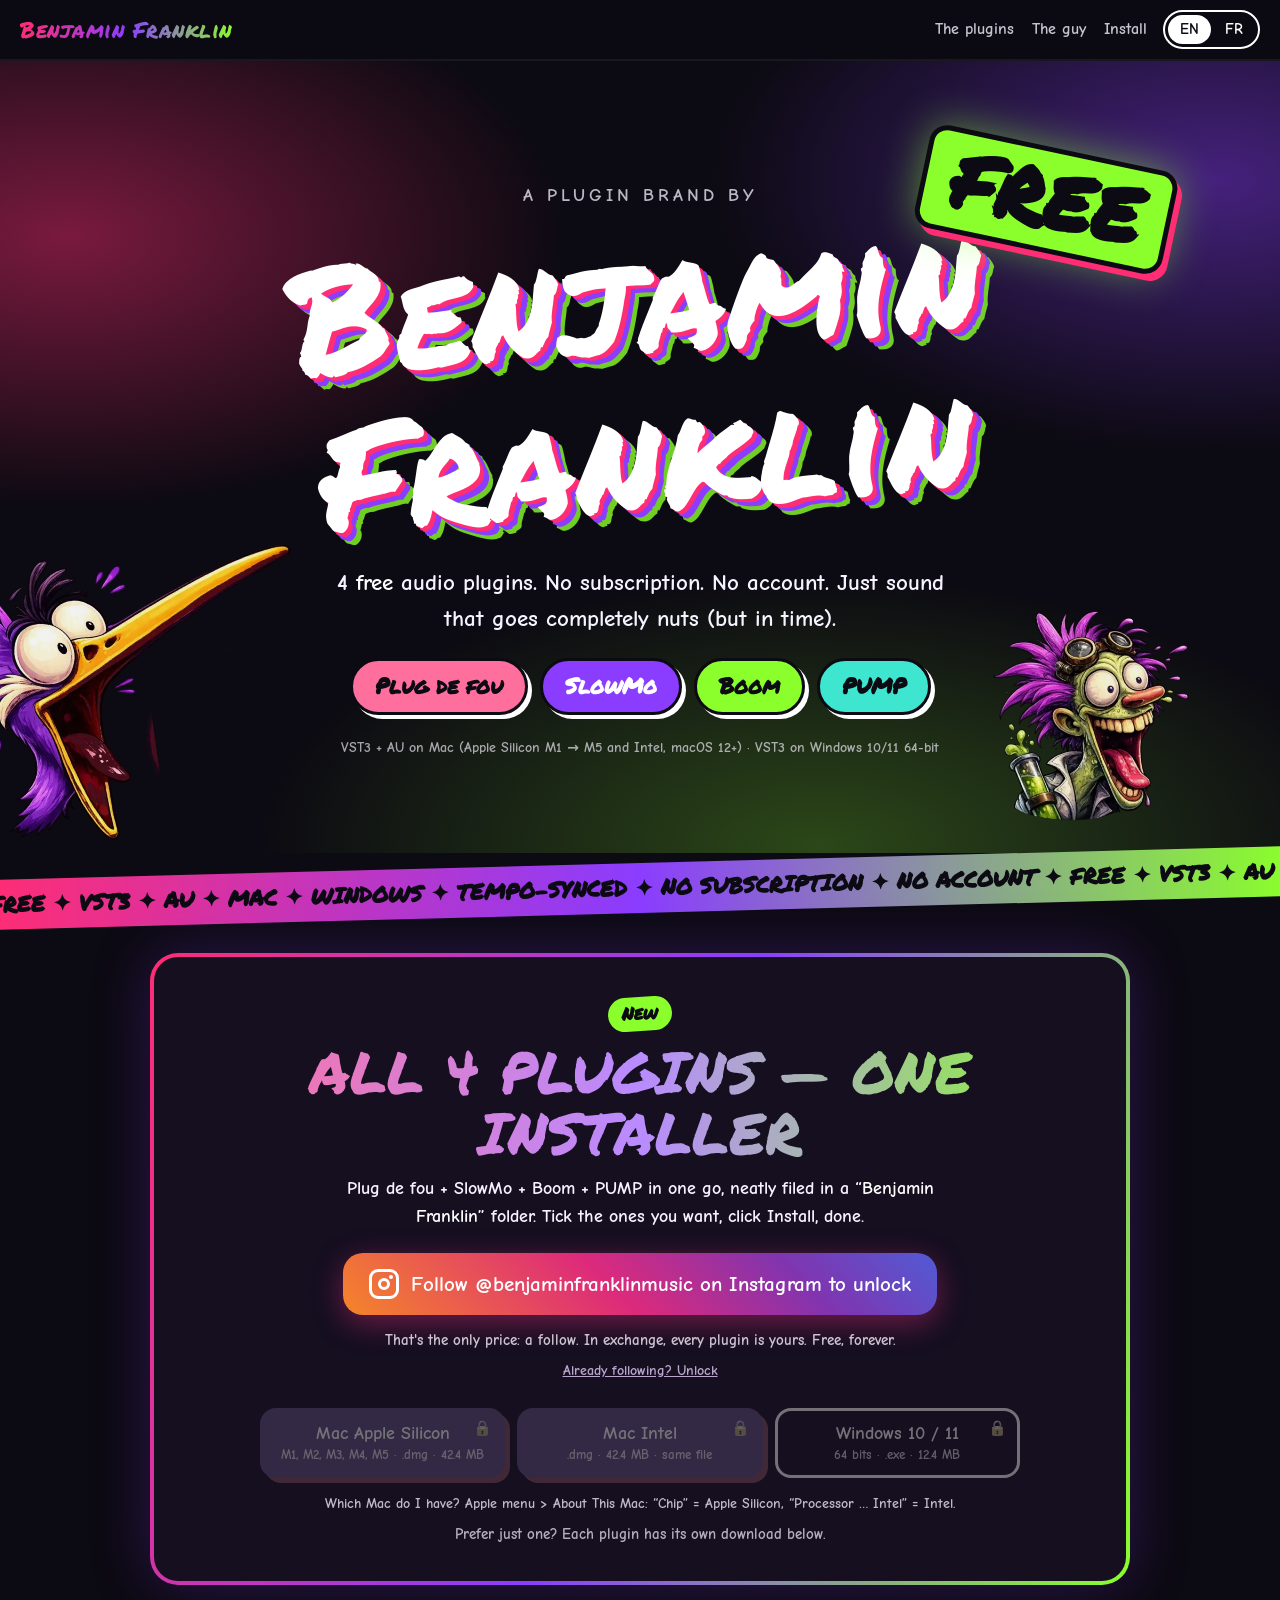
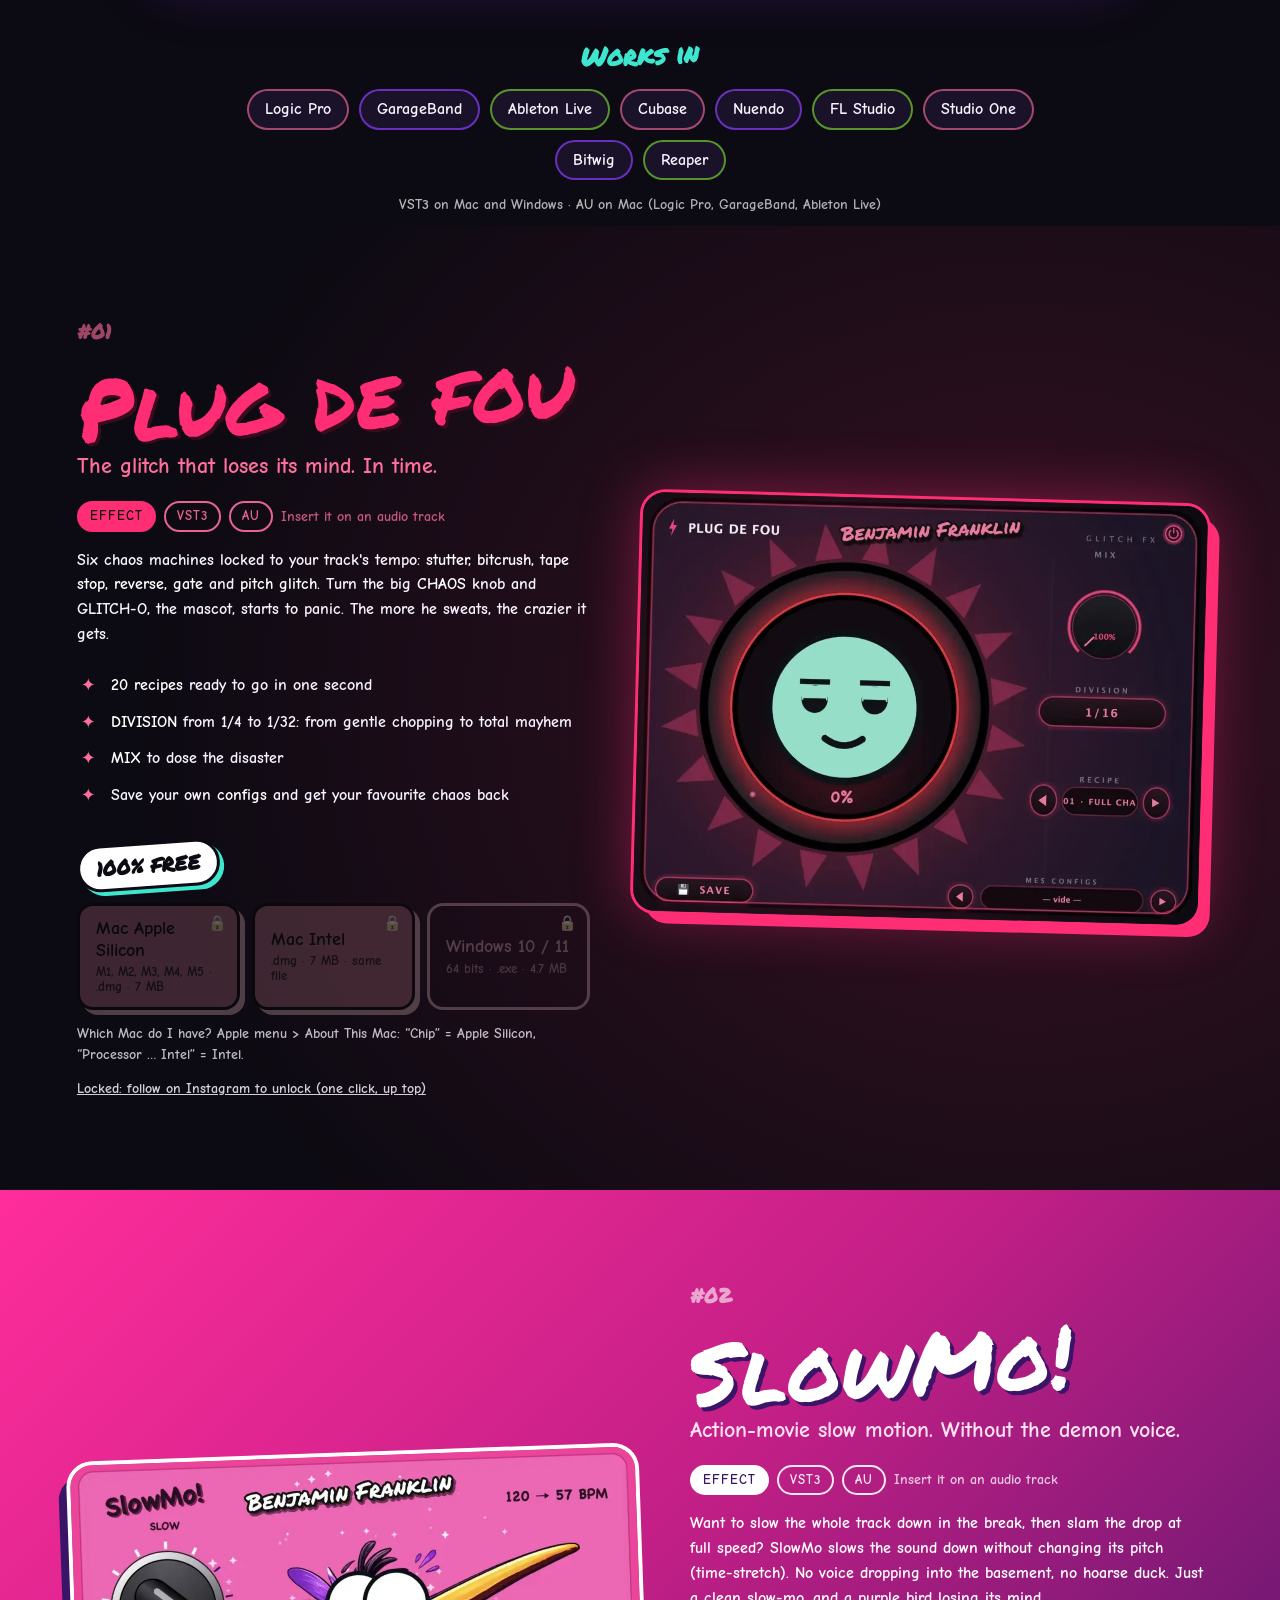
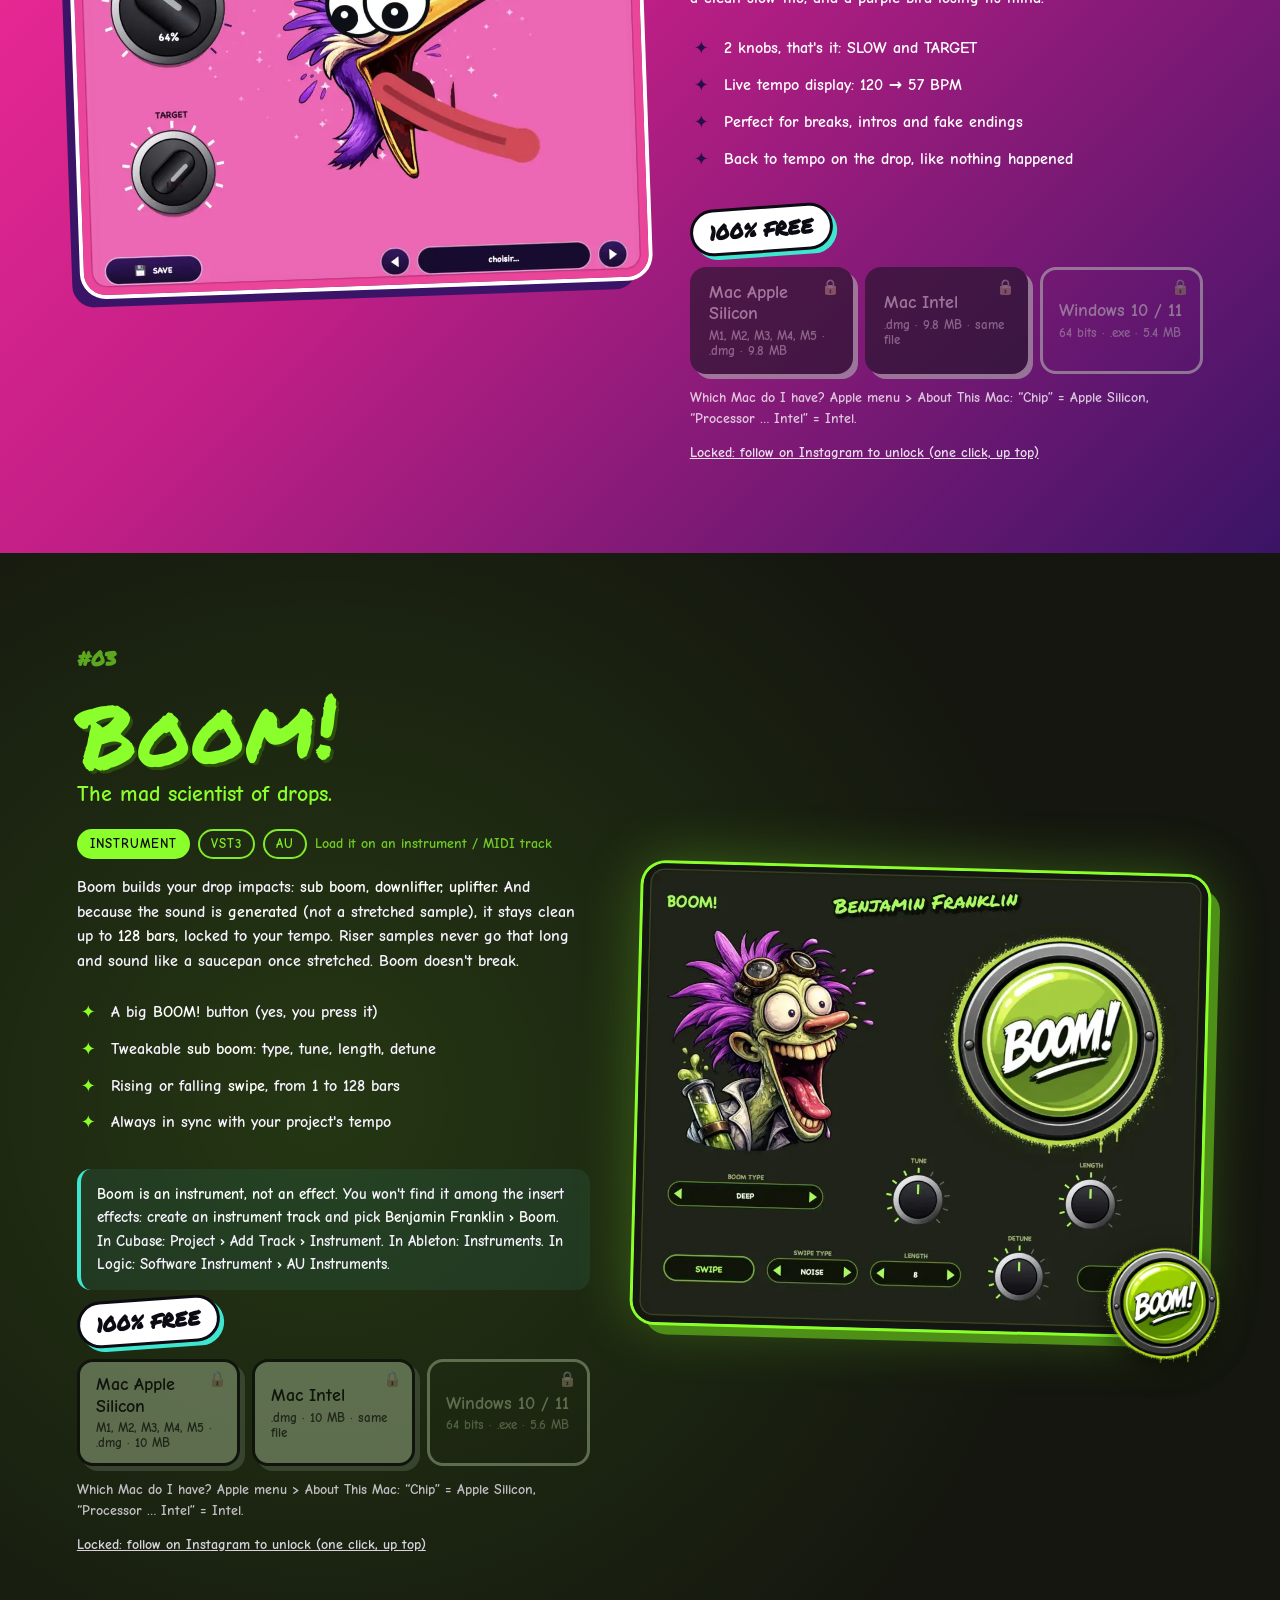
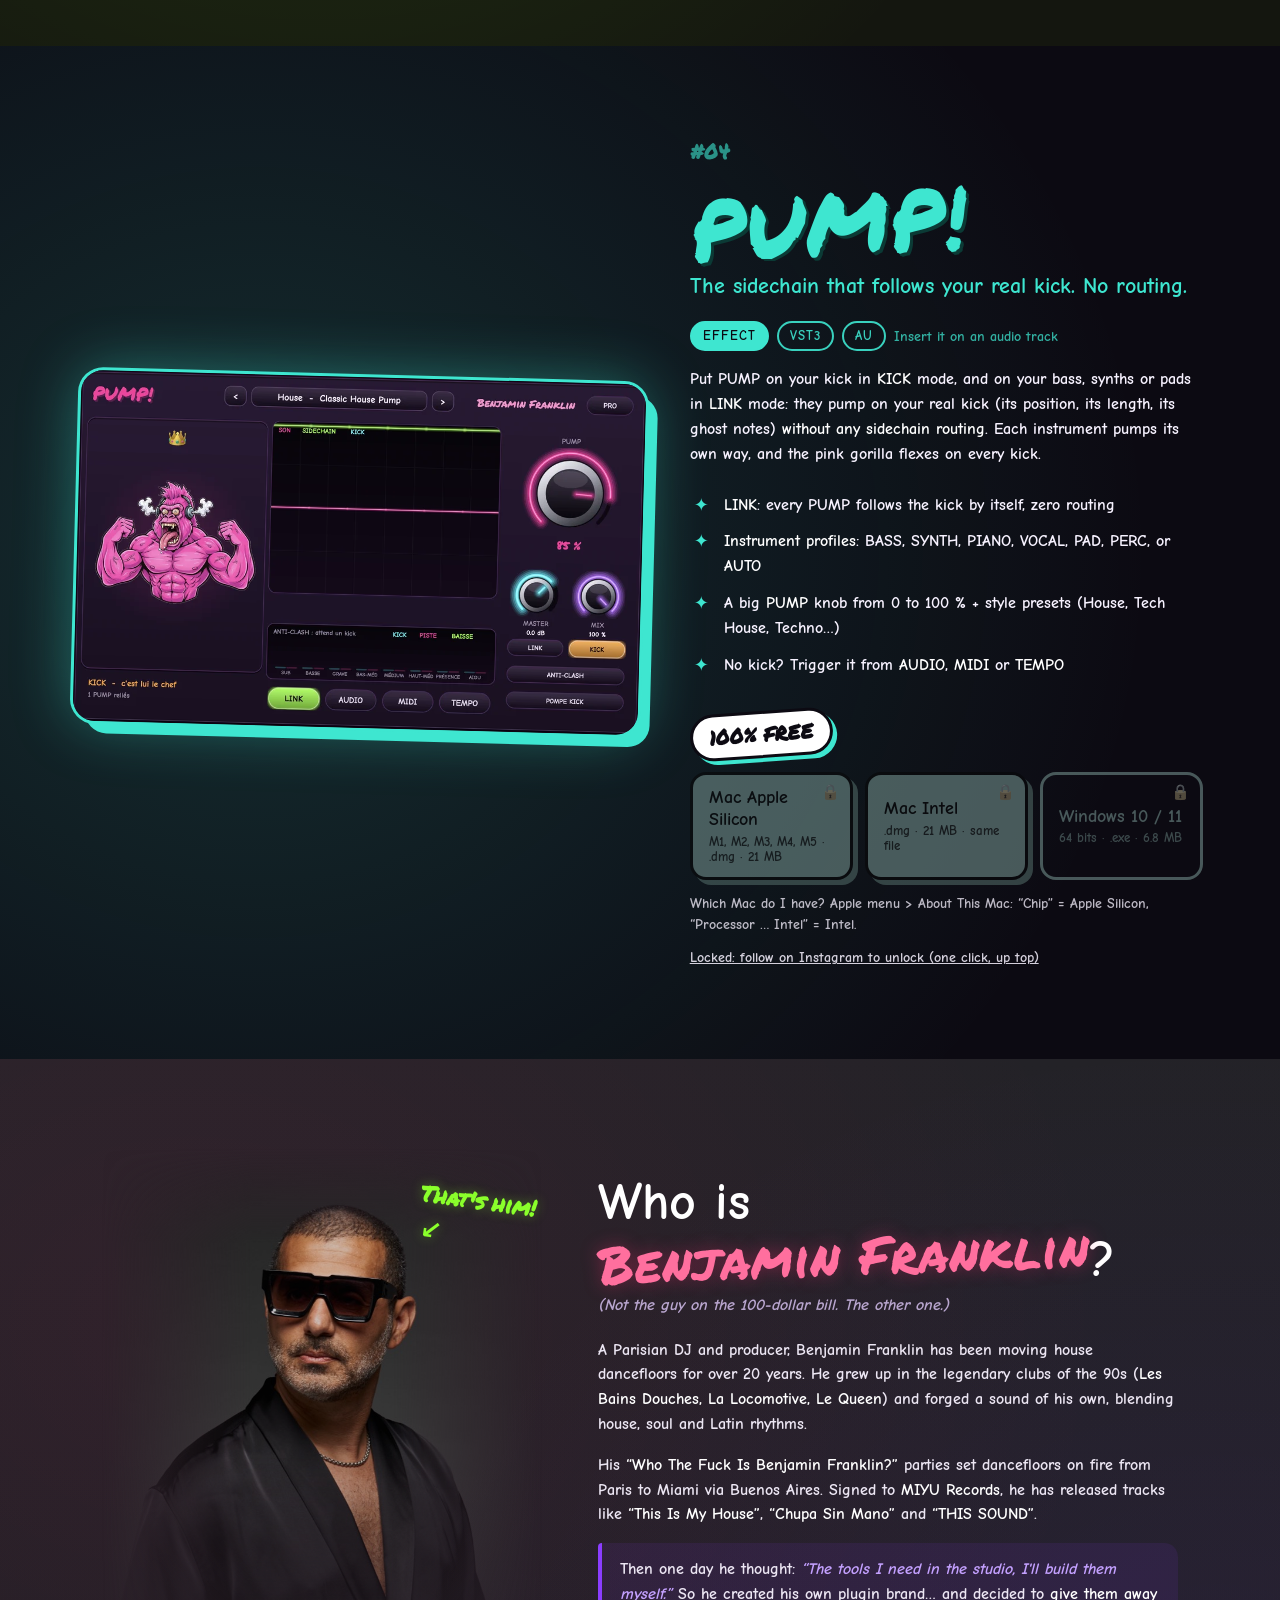
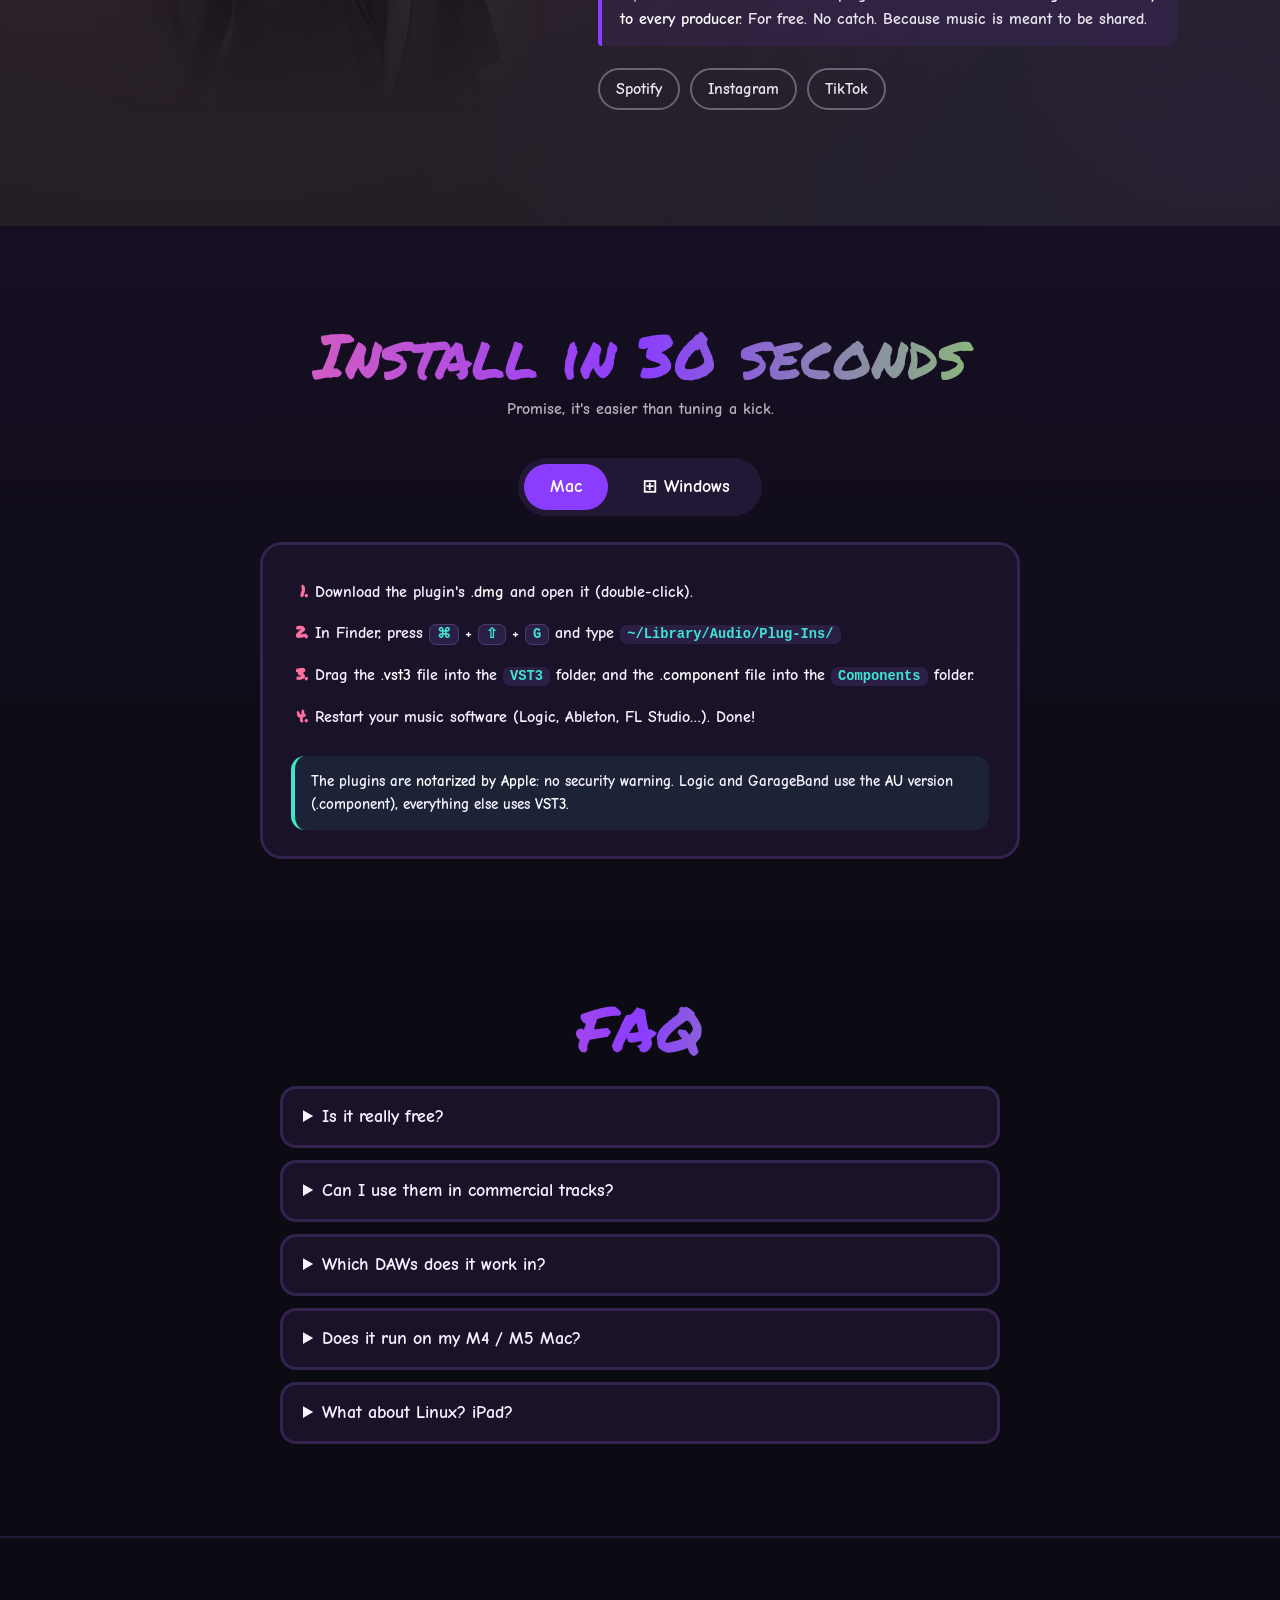
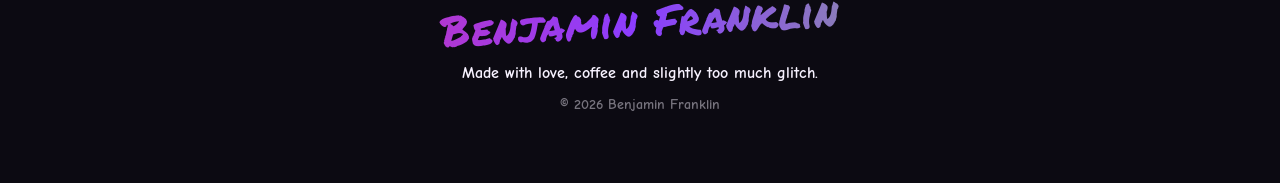
==== commit d434ba0b: "Site : PUMP (#04) + pack 4 plugins v1.2.0 Co-Authored-By: Claude Opus 5.5 <noreply@anthropic.com> Cl" ====
--- a/index.html
+++ b/index.html
@@ -3,11 +3,11 @@
 <head>
 <meta charset="utf-8">
 <meta name="viewport" content="width=device-width, initial-scale=1">
-<title>Free plugins by Benjamin Franklin: Plug de fou, SlowMo, Boom</title>
-<meta name="description" content="Free plugins: 3 free audio plugins (VST3 / AU) by Benjamin Franklin: Plug de fou, SlowMo and Boom. Mac and Windows.">
+<title>Free plugins by Benjamin Franklin: Plug de fou, SlowMo, Boom, PUMP</title>
+<meta name="description" content="Free plugins: 4 free audio plugins (VST3 / AU) by Benjamin Franklin: Plug de fou, SlowMo, Boom and PUMP. Mac and Windows.">
 <meta name="author" content="Benjamin Franklin">
-<meta property="og:title" content="Free plugins by Benjamin Franklin: 3 totally crazy VST3 / AU plugins">
-<meta property="og:description" content="Free plugins: glitch, slow-mo and drop booms. VST3 + AU, Mac and Windows. Free, forever.">
+<meta property="og:title" content="Free plugins by Benjamin Franklin: 4 totally crazy VST3 / AU plugins">
+<meta property="og:description" content="Free plugins: glitch, slow-mo, drop booms and linked sidechain. VST3 + AU, Mac and Windows. Free, forever.">
 <meta property="og:image" content="img/shot-slowmo.webp">
 <meta name="theme-color" content="#0c0a12">
 <link rel="icon" href="img/boombtn.webp">
@@ -34,11 +34,12 @@
     <h1 class="tag huge glitch" data-text="Benjamin Franklin">Benjamin Franklin</h1>
     <span class="free-stamp" data-i18n="hero.free">FREE</span>
   </div>
-  <p class="hero-sub" data-i18n-html="hero.sub">3 <b>free</b> audio plugins. No subscription. No account. Just sound that goes completely nuts (but in time).</p>
+  <p class="hero-sub" data-i18n-html="hero.sub">4 <b>free</b> audio plugins. No subscription. No account. Just sound that goes completely nuts (but in time).</p>
   <div class="chips">
     <a class="chip pink" href="#plugdefou">Plug de fou</a>
     <a class="chip violet" href="#slowmo">SlowMo</a>
     <a class="chip green" href="#boom">Boom</a>
+    <a class="chip cyan" href="#pump">PUMP</a>
   </div>
   <p class="compat" data-i18n="hero.compat">VST3 + AU on Mac (Apple Silicon M1 → M5 and Intel, macOS 12+) · VST3 on Windows 10/11 64-bit</p>
   <div class="mascots" aria-hidden="true">
@@ -53,8 +54,8 @@
 
 <section class="pack" id="pack">
   <p class="pack-new" data-i18n="pack.new">New</p>
-  <h2 class="pack-title" data-i18n="pack.title">All 3 plugins — one installer</h2>
-  <p class="pack-sub" data-i18n-html="pack.sub">Plug de fou + SlowMo + Boom in one go, neatly filed in a <b>“Benjamin Franklin”</b> folder. Tick the ones you want, click Install, done.</p>
+  <h2 class="pack-title" data-i18n="pack.title">All 4 plugins — one installer</h2>
+  <p class="pack-sub" data-i18n-html="pack.sub">Plug de fou + SlowMo + Boom + PUMP in one go, neatly filed in a <b>“Benjamin Franklin”</b> folder. Tick the ones you want, click Install, done.</p>
   <div class="gate" id="gate">
     <a class="ig-btn" href="https://instagram.com/benjaminfranklinmusic" target="_blank" rel="noopener" id="igfollow"><span class="ig-ico" aria-hidden="true"></span><span data-i18n-html="gate.btn">Follow <b>@benjaminfranklinmusic</b> on Instagram to unlock</span></a>
     <p class="gate-why" data-i18n="gate.why">That's the only price: a follow. In exchange, every plugin is yours. Free, forever.</p>
@@ -62,9 +63,9 @@
   </div>
   <p class="gate-thanks" data-i18n="gate.thanks">Unlocked! Thanks for the follow ♥</p>
   <div class="dl pack-dl">
-    <a class="btn" href="https://github.com/djbenjaminfranklin-sketch/benjamin-franklin-plugins-site/releases/download/v1.1.0/Benjamin-Franklin-Plugins-Mac.dmg"><b>Mac Apple Silicon</b><small>M1, M2, M3, M4, M5 · .dmg · <span class="sz" data-fr="28,2 Mo" data-en="28.2 MB">28.2 MB</span></small></a>
-    <a class="btn" href="https://github.com/djbenjaminfranklin-sketch/benjamin-franklin-plugins-site/releases/download/v1.1.0/Benjamin-Franklin-Plugins-Mac.dmg"><b>Mac Intel</b><small>.dmg · <span class="sz" data-fr="28,2 Mo" data-en="28.2 MB">28.2 MB</span> · <span data-i18n="dl.same">same file</span></small></a>
-    <a class="btn ghost" href="https://github.com/djbenjaminfranklin-sketch/benjamin-franklin-plugins-site/releases/download/v1.1.0/Benjamin-Franklin-Plugins-Windows.exe"><b>Windows 10 / 11</b><small>64 bits · .exe · <span class="sz" data-fr="8,9 Mo" data-en="8.9 MB">8.9 MB</span></small></a>
+    <a class="btn" href="https://github.com/djbenjaminfranklin-sketch/benjamin-franklin-plugins-site/releases/download/v1.2.0/Benjamin-Franklin-Plugins-Mac.dmg"><b>Mac Apple Silicon</b><small>M1, M2, M3, M4, M5 · .dmg · <span class="sz" data-fr="42,4 Mo" data-en="42.4 MB">42.4 MB</span></small></a>
+    <a class="btn" href="https://github.com/djbenjaminfranklin-sketch/benjamin-franklin-plugins-site/releases/download/v1.2.0/Benjamin-Franklin-Plugins-Mac.dmg"><b>Mac Intel</b><small>.dmg · <span class="sz" data-fr="42,4 Mo" data-en="42.4 MB">42.4 MB</span> · <span data-i18n="dl.same">same file</span></small></a>
+    <a class="btn ghost" href="https://github.com/djbenjaminfranklin-sketch/benjamin-franklin-plugins-site/releases/download/v1.2.0/Benjamin-Franklin-Plugins-Windows.exe"><b>Windows 10 / 11</b><small>64 bits · .exe · <span class="sz" data-fr="12,4 Mo" data-en="12.4 MB">12.4 MB</span></small></a>
   </div>
   <p class="whichmac" data-i18n-html="dl.which"><b>Which Mac do I have?</b> Apple menu &gt; About This Mac: “Chip” = Apple Silicon, “Processor … Intel” = Intel.</p>
   <p class="pack-or" data-i18n="pack.or">Prefer just one? Each plugin has its own download below.</p>
@@ -102,7 +103,7 @@
         <div class="dl">
           <a class="btn" href="https://github.com/djbenjaminfranklin-sketch/benjamin-franklin-plugins-site/releases/download/v1.1.0/Plug-de-fou-Mac.dmg"><b>Mac Apple Silicon</b><small>M1, M2, M3, M4, M5 · .dmg · <span class="sz" data-fr="7 Mo" data-en="7 MB">7 MB</span></small></a>
           <a class="btn" href="https://github.com/djbenjaminfranklin-sketch/benjamin-franklin-plugins-site/releases/download/v1.1.0/Plug-de-fou-Mac.dmg"><b>Mac Intel</b><small>.dmg · <span class="sz" data-fr="7 Mo" data-en="7 MB">7 MB</span> · <span data-i18n="dl.same">same file</span></small></a>
-          <a class="btn ghost" href="https://github.com/djbenjaminfranklin-sketch/benjamin-franklin-plugins-site/releases/download/v1.1.0/Plug-de-fou-Windows.exe"><b>Windows 10 / 11</b><small>64 bits · .exe · <span class="sz" data-fr="4,7 Mo" data-en="4.7 MB">4.7 MB</span></small></a>
+          <a class="btn ghost" href="https://github.com/djbenjaminfranklin-sketch/benjamin-franklin-plugins-site/releases/download/v1.1.1/Plug-de-fou-Windows.exe"><b>Windows 10 / 11</b><small>64 bits · .exe · <span class="sz" data-fr="4,7 Mo" data-en="4.7 MB">4.7 MB</span></small></a>
         </div>
         <p class="whichmac" data-i18n-html="dl.which"><b>Which Mac do I have?</b> Apple menu &gt; About This Mac: “Chip” = Apple Silicon, “Processor … Intel” = Intel.</p>
         <button class="lock-note" data-i18n="gate.note">Locked: follow on Instagram to unlock (one click, up top)</button>
@@ -131,7 +132,7 @@
         <div class="dl">
           <a class="btn" href="https://github.com/djbenjaminfranklin-sketch/benjamin-franklin-plugins-site/releases/download/v1.1.0/SlowMo-Mac.dmg"><b>Mac Apple Silicon</b><small>M1, M2, M3, M4, M5 · .dmg · <span class="sz" data-fr="9,8 Mo" data-en="9.8 MB">9.8 MB</span></small></a>
           <a class="btn" href="https://github.com/djbenjaminfranklin-sketch/benjamin-franklin-plugins-site/releases/download/v1.1.0/SlowMo-Mac.dmg"><b>Mac Intel</b><small>.dmg · <span class="sz" data-fr="9,8 Mo" data-en="9.8 MB">9.8 MB</span> · <span data-i18n="dl.same">same file</span></small></a>
-          <a class="btn ghost" href="https://github.com/djbenjaminfranklin-sketch/benjamin-franklin-plugins-site/releases/download/v1.1.0/SlowMo-Windows.exe"><b>Windows 10 / 11</b><small>64 bits · .exe · <span class="sz" data-fr="5,4 Mo" data-en="5.4 MB">5.4 MB</span></small></a>
+          <a class="btn ghost" href="https://github.com/djbenjaminfranklin-sketch/benjamin-franklin-plugins-site/releases/download/v1.1.1/SlowMo-Windows.exe"><b>Windows 10 / 11</b><small>64 bits · .exe · <span class="sz" data-fr="5,4 Mo" data-en="5.4 MB">5.4 MB</span></small></a>
         </div>
         <p class="whichmac" data-i18n-html="dl.which"><b>Which Mac do I have?</b> Apple menu &gt; About This Mac: “Chip” = Apple Silicon, “Processor … Intel” = Intel.</p>
         <button class="lock-note" data-i18n="gate.note">Locked: follow on Instagram to unlock (one click, up top)</button>
@@ -159,7 +160,7 @@
         <div class="dl">
           <a class="btn" href="https://github.com/djbenjaminfranklin-sketch/benjamin-franklin-plugins-site/releases/download/v1.1.0/Boom-Mac.dmg"><b>Mac Apple Silicon</b><small>M1, M2, M3, M4, M5 · .dmg · <span class="sz" data-fr="10 Mo" data-en="10 MB">10 MB</span></small></a>
           <a class="btn" href="https://github.com/djbenjaminfranklin-sketch/benjamin-franklin-plugins-site/releases/download/v1.1.0/Boom-Mac.dmg"><b>Mac Intel</b><small>.dmg · <span class="sz" data-fr="10 Mo" data-en="10 MB">10 MB</span> · <span data-i18n="dl.same">same file</span></small></a>
-          <a class="btn ghost" href="https://github.com/djbenjaminfranklin-sketch/benjamin-franklin-plugins-site/releases/download/v1.1.0/Boom-Windows.exe"><b>Windows 10 / 11</b><small>64 bits · .exe · <span class="sz" data-fr="5,6 Mo" data-en="5.6 MB">5.6 MB</span></small></a>
+          <a class="btn ghost" href="https://github.com/djbenjaminfranklin-sketch/benjamin-franklin-plugins-site/releases/download/v1.1.1/Boom-Windows.exe"><b>Windows 10 / 11</b><small>64 bits · .exe · <span class="sz" data-fr="5,6 Mo" data-en="5.6 MB">5.6 MB</span></small></a>
         </div>
         <p class="whichmac" data-i18n-html="dl.which"><b>Which Mac do I have?</b> Apple menu &gt; About This Mac: “Chip” = Apple Silicon, “Processor … Intel” = Intel.</p>
         <button class="lock-note" data-i18n="gate.note">Locked: follow on Instagram to unlock (one click, up top)</button>
@@ -169,6 +170,34 @@
       <img src="img/shot-boom.webp" alt="Boom" width="1000" height="814" loading="lazy">
       <button class="boombtn" id="boombtn" aria-label="BOOM"><img src="img/boombtn.webp" alt="" width="300" height="295"></button>
     </figure>
+  </section>
+
+  <!-- PUMP -->
+  <section id="pump" class="plugin p-pump">
+    <figure class="p-shot"><img src="img/shot-pump.webp" alt="PUMP" width="1000" height="621" loading="lazy"></figure>
+    <div class="p-text">
+      <p class="num">#04</p>
+      <h2 class="p-title">PUMP!</h2>
+      <p class="p-tagline" data-i18n="pump.tag">The sidechain that follows your real kick. No routing.</p>
+      <p class="ptype"><span class="pill kind" data-i18n="type.fx">Effect</span><span class="pill">VST3</span><span class="pill">AU</span><span class="ptype-hint" data-i18n="type.fxhint">Insert it on an audio track</span></p>
+      <p data-i18n-html="pump.desc">Put PUMP on your kick in <b>KICK</b> mode, and on your bass, synths or pads in <b>LINK</b> mode: they pump on your real kick (its position, its length, its ghost notes) <b>without any sidechain routing</b>. Each instrument pumps its own way, and the pink gorilla flexes on every kick.</p>
+      <ul class="feats">
+        <li data-i18n-html="pump.f1"><b>LINK</b>: every PUMP follows the kick by itself, zero routing</li>
+        <li data-i18n-html="pump.f2"><b>Instrument profiles</b>: BASS, SYNTH, PIANO, VOCAL, PAD, PERC, or <b>AUTO</b></li>
+        <li data-i18n-html="pump.f3">A big <b>PUMP</b> knob from 0 to 100 % + style presets (House, Tech House, Techno…)</li>
+        <li data-i18n-html="pump.f4">No kick? Trigger it from <b>AUDIO</b>, <b>MIDI</b> or <b>TEMPO</b></li>
+      </ul>
+      <div class="dl-box">
+        <div class="dl-head"><span class="free" data-i18n="free">100% FREE</span><span class="count" data-count="PUMP"></span></div>
+        <div class="dl">
+          <a class="btn" href="https://github.com/djbenjaminfranklin-sketch/benjamin-franklin-plugins-site/releases/download/v1.2.0/PUMP-Mac.dmg"><b>Mac Apple Silicon</b><small>M1, M2, M3, M4, M5 · .dmg · <span class="sz" data-fr="21 Mo" data-en="21 MB">21 MB</span></small></a>
+          <a class="btn" href="https://github.com/djbenjaminfranklin-sketch/benjamin-franklin-plugins-site/releases/download/v1.2.0/PUMP-Mac.dmg"><b>Mac Intel</b><small>.dmg · <span class="sz" data-fr="21 Mo" data-en="21 MB">21 MB</span> · <span data-i18n="dl.same">same file</span></small></a>
+          <a class="btn ghost" href="https://github.com/djbenjaminfranklin-sketch/benjamin-franklin-plugins-site/releases/download/v1.2.0/PUMP-Windows.exe"><b>Windows 10 / 11</b><small>64 bits · .exe · <span class="sz" data-fr="6,8 Mo" data-en="6.8 MB">6.8 MB</span></small></a>
+        </div>
+        <p class="whichmac" data-i18n-html="dl.which"><b>Which Mac do I have?</b> Apple menu &gt; About This Mac: “Chip” = Apple Silicon, “Processor … Intel” = Intel.</p>
+        <button class="lock-note" data-i18n="gate.note">Locked: follow on Instagram to unlock (one click, up top)</button>
+      </div>
+    </div>
   </section>
 </main>
 
@@ -222,7 +251,7 @@
   <h2>FAQ</h2>
   <details><summary data-i18n="faq.q1">Is it really free?</summary><p data-i18n="faq.a1">Yes. No subscription, no account, no email to hand over, no hidden “pro” version. Download, produce.</p></details>
   <details><summary data-i18n="faq.q2">Can I use them in commercial tracks?</summary><p data-i18n="faq.a2">Yes. Use them on anything you release, sell or stream — no royalties, no credit required, no restrictions. (A shout-out is always appreciated!)</p></details>
-  <details><summary data-i18n="faq.q5">Which DAWs does it work in?</summary><p data-i18n-html="faq.a5">Logic Pro and GarageBand (Mac, AU), plus Ableton Live, Cubase, Nuendo, FL Studio, Studio One, Bitwig and Reaper (Mac and Windows, VST3; Ableton also in AU on Mac). Plug de fou and SlowMo are <b>effects</b> (insert them on an audio track); Boom is an <b>instrument</b> (load it on an instrument / MIDI track). Pro Tools? Not yet — it needs the AAX format.</p></details>
+  <details><summary data-i18n="faq.q5">Which DAWs does it work in?</summary><p data-i18n-html="faq.a5">Logic Pro and GarageBand (Mac, AU), plus Ableton Live, Cubase, Nuendo, FL Studio, Studio One, Bitwig and Reaper (Mac and Windows, VST3; Ableton also in AU on Mac). Plug de fou, SlowMo and PUMP are <b>effects</b> (insert them on an audio track); Boom is an <b>instrument</b> (load it on an instrument / MIDI track). Pro Tools? Not yet — it needs the AAX format.</p></details>
   <details><summary data-i18n="faq.q3">Does it run on my M4 / M5 Mac?</summary><p data-i18n="faq.a3">Yes: Apple Silicon (M1 to M5) and Intel Macs, macOS 12 and up.</p></details>
   <details><summary data-i18n="faq.q4">What about Linux? iPad?</summary><p data-i18n="faq.a4">Not for now. Mac and Windows only.</p></details>
 </section>
--- a/style.css
+++ b/style.css
@@ -244,8 +244,8 @@
   .hero{min-height:auto;padding:60px 16px 150px}
   .m-bird{width:42vw;left:-8%;bottom:0}
   .m-sci{width:40vw;right:-6%;bottom:0}
-  .plugin,.p-slow{grid-template-columns:1fr;gap:34px;padding:64px 16px}
-  .p-slow .p-shot{order:2}
+  .plugin,.p-slow,.p-pump{grid-template-columns:1fr;gap:34px;padding:64px 16px}
+  .p-slow .p-shot,.p-pump .p-shot{order:2}
   .boombtn{width:88px;right:-6px;bottom:-26px}
   .bio{grid-template-columns:1fr;gap:10px;padding:50px 20px 70px}
   .bio-photo{max-width:360px;margin:0 auto}
@@ -258,3 +258,14 @@
 @media (prefers-reduced-motion:reduce){*{animation:none!important;transition:none!important}}
 .nowrap{white-space:nowrap}
 @media (min-width:861px){html[lang="fr"] .free-stamp{font-size:calc(var(--f) * .4)}}
+
+/* PUMP : cyan, visuel à gauche comme SlowMo */
+.chip.cyan{background:var(--cyan)}
+.p-pump{grid-template-columns:1.1fr 1fr;background:radial-gradient(70% 80% at 20% 50%,rgba(62,230,208,.16),transparent),#0c0a12}
+.p-pump .p-title{color:var(--cyan);text-shadow:3px 3px 0 #0b3a35}
+.p-pump .num,.p-pump .p-tagline,.p-pump .feats li::before{color:var(--cyan)}
+.p-pump .ptype{color:var(--cyan)}
+.p-pump .pill.kind{background:var(--cyan);border-color:var(--cyan);color:var(--ink)}
+.p-pump .p-shot>img{box-shadow:0 0 0 3px var(--cyan),12px 12px 0 var(--cyan),0 0 60px rgba(62,230,208,.4)}
+.p-pump .btn{background:var(--cyan);color:var(--ink);box-shadow:5px 5px 0 #1fa898}
+.p-pump .btn.ghost{background:transparent;color:var(--cyan);border-color:var(--cyan);box-shadow:none}
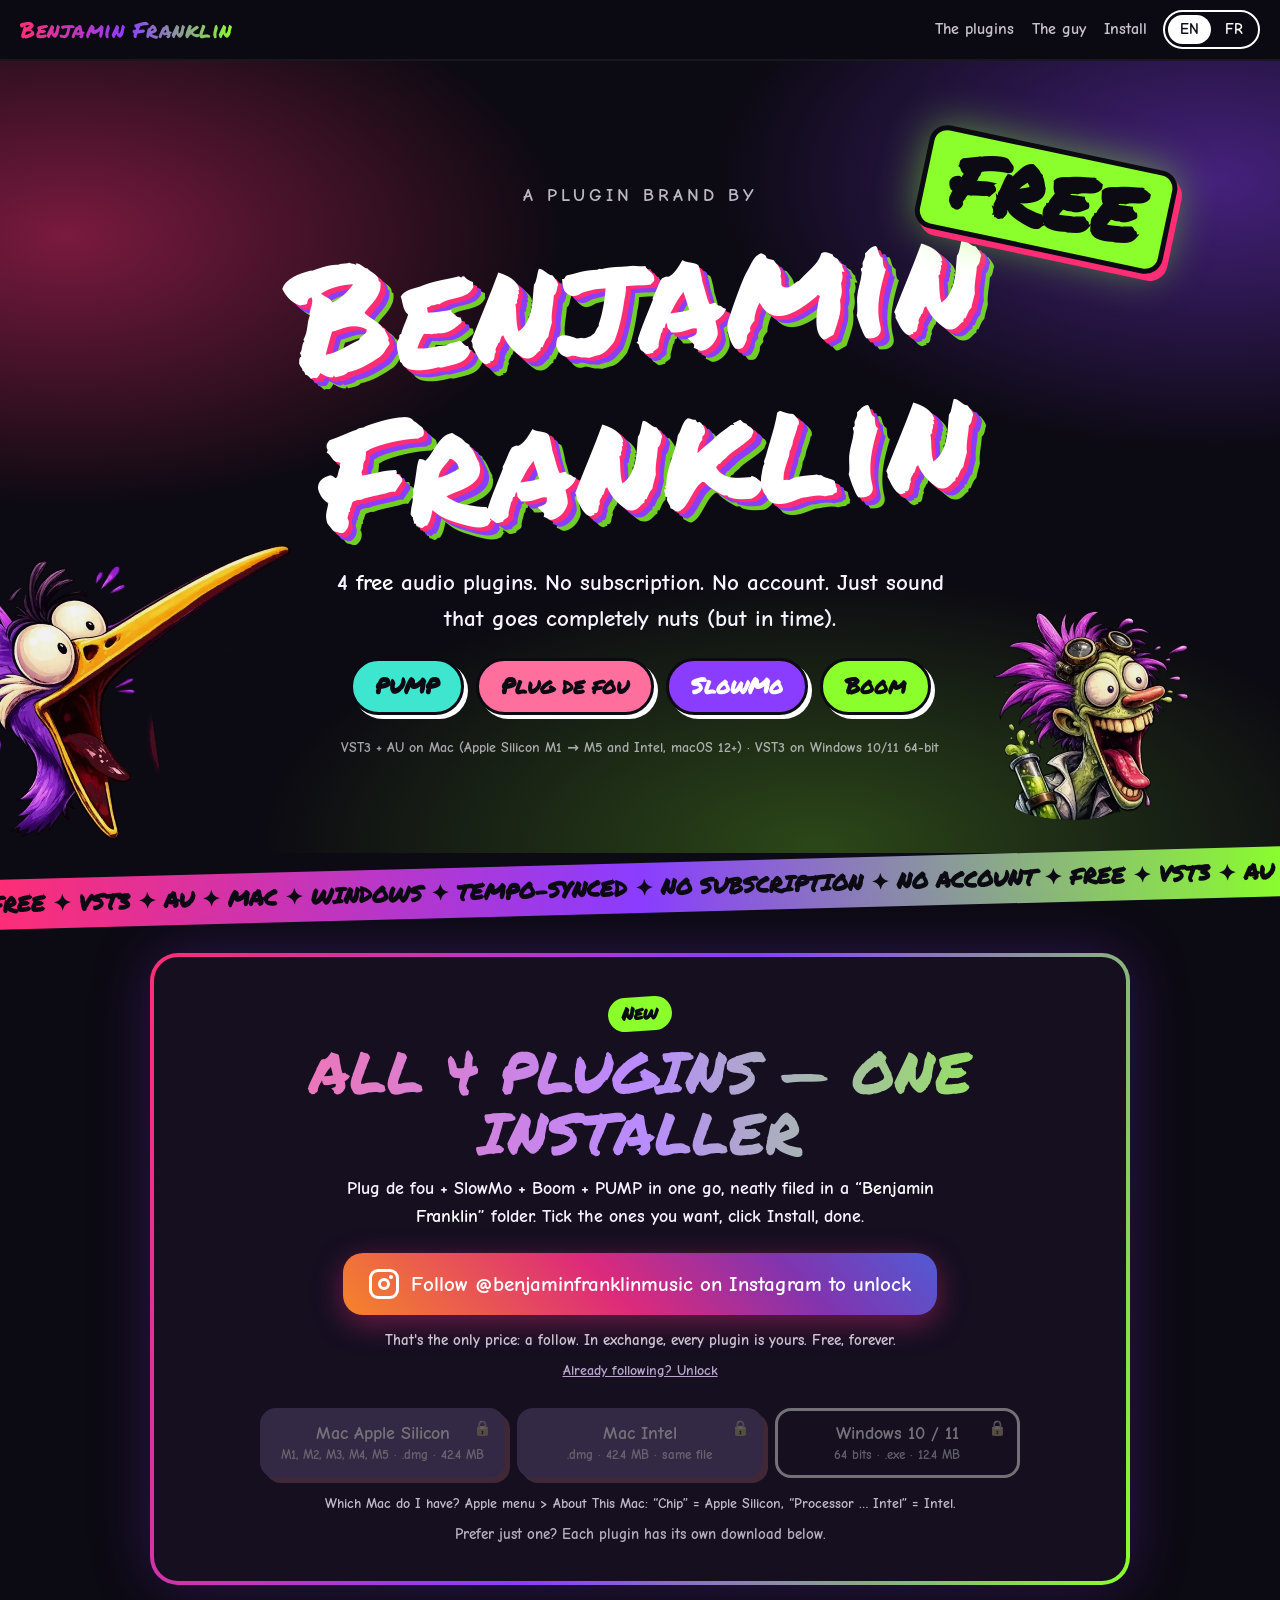
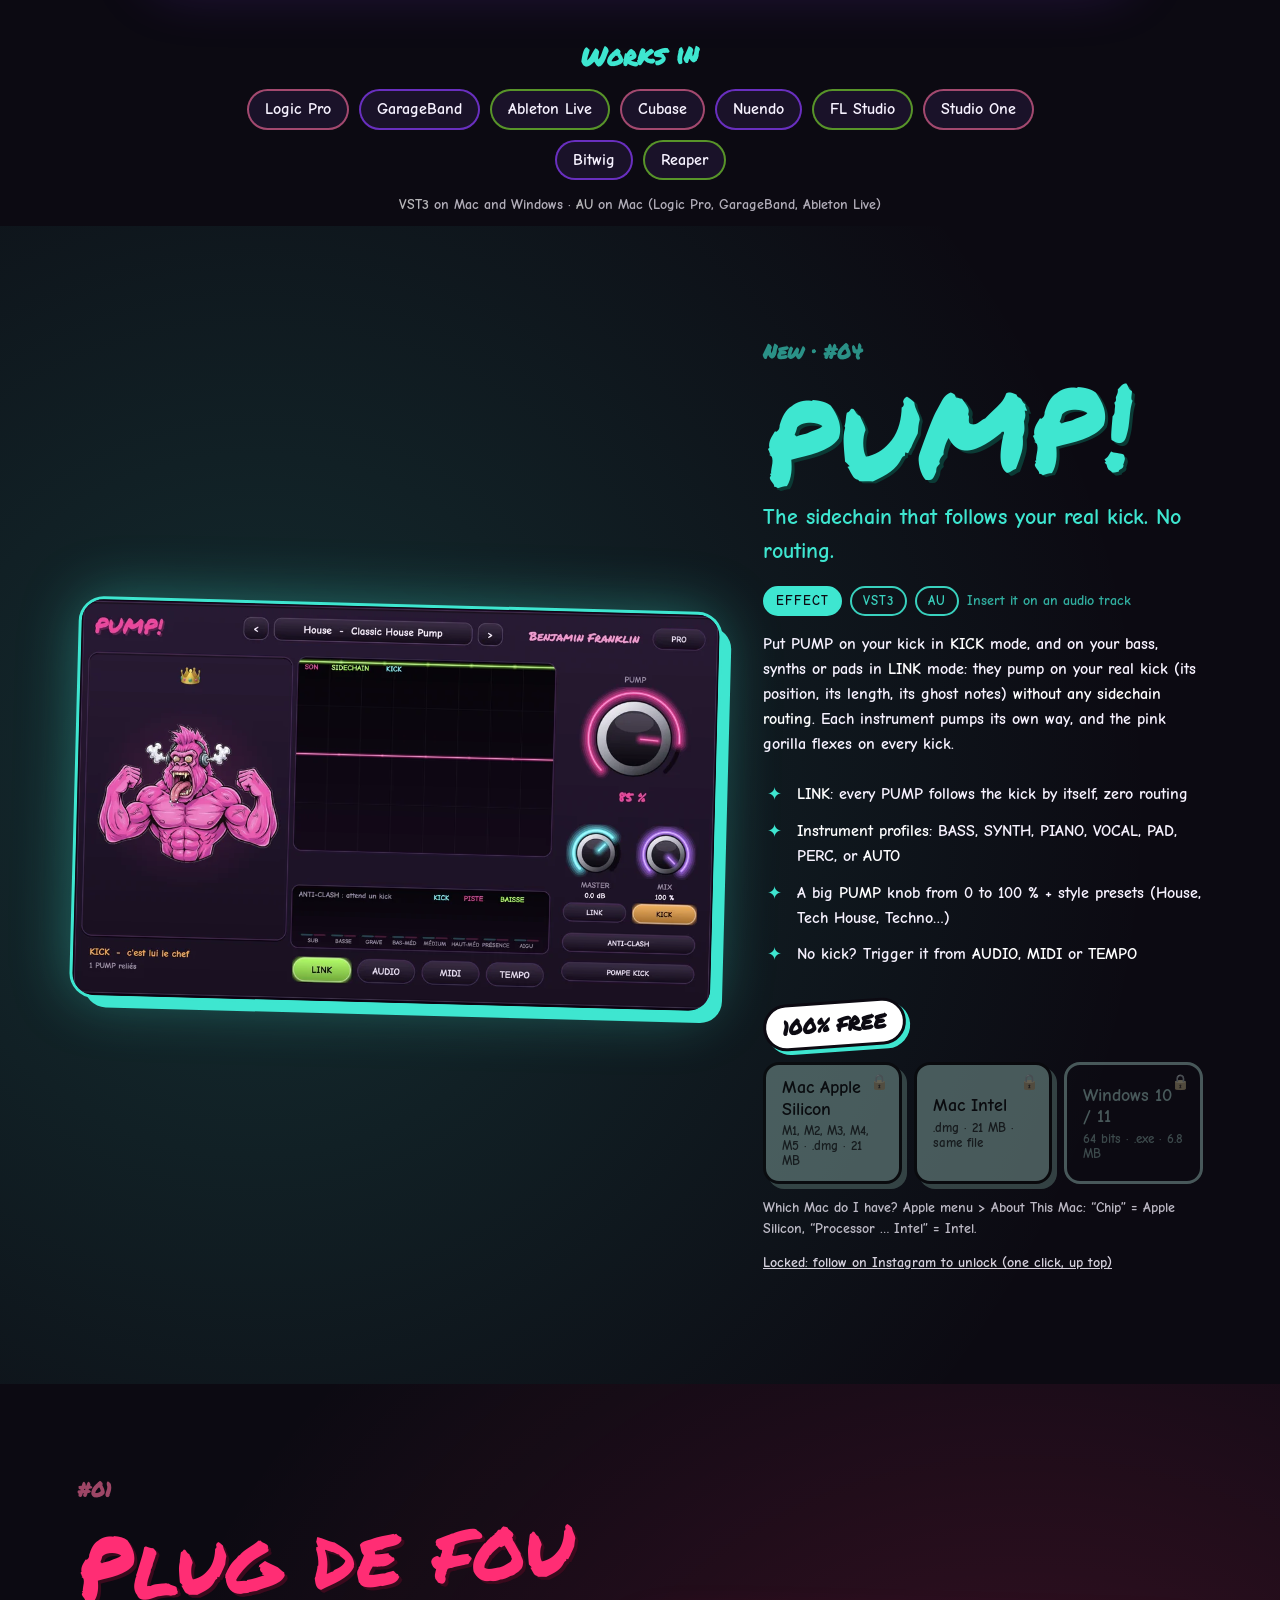
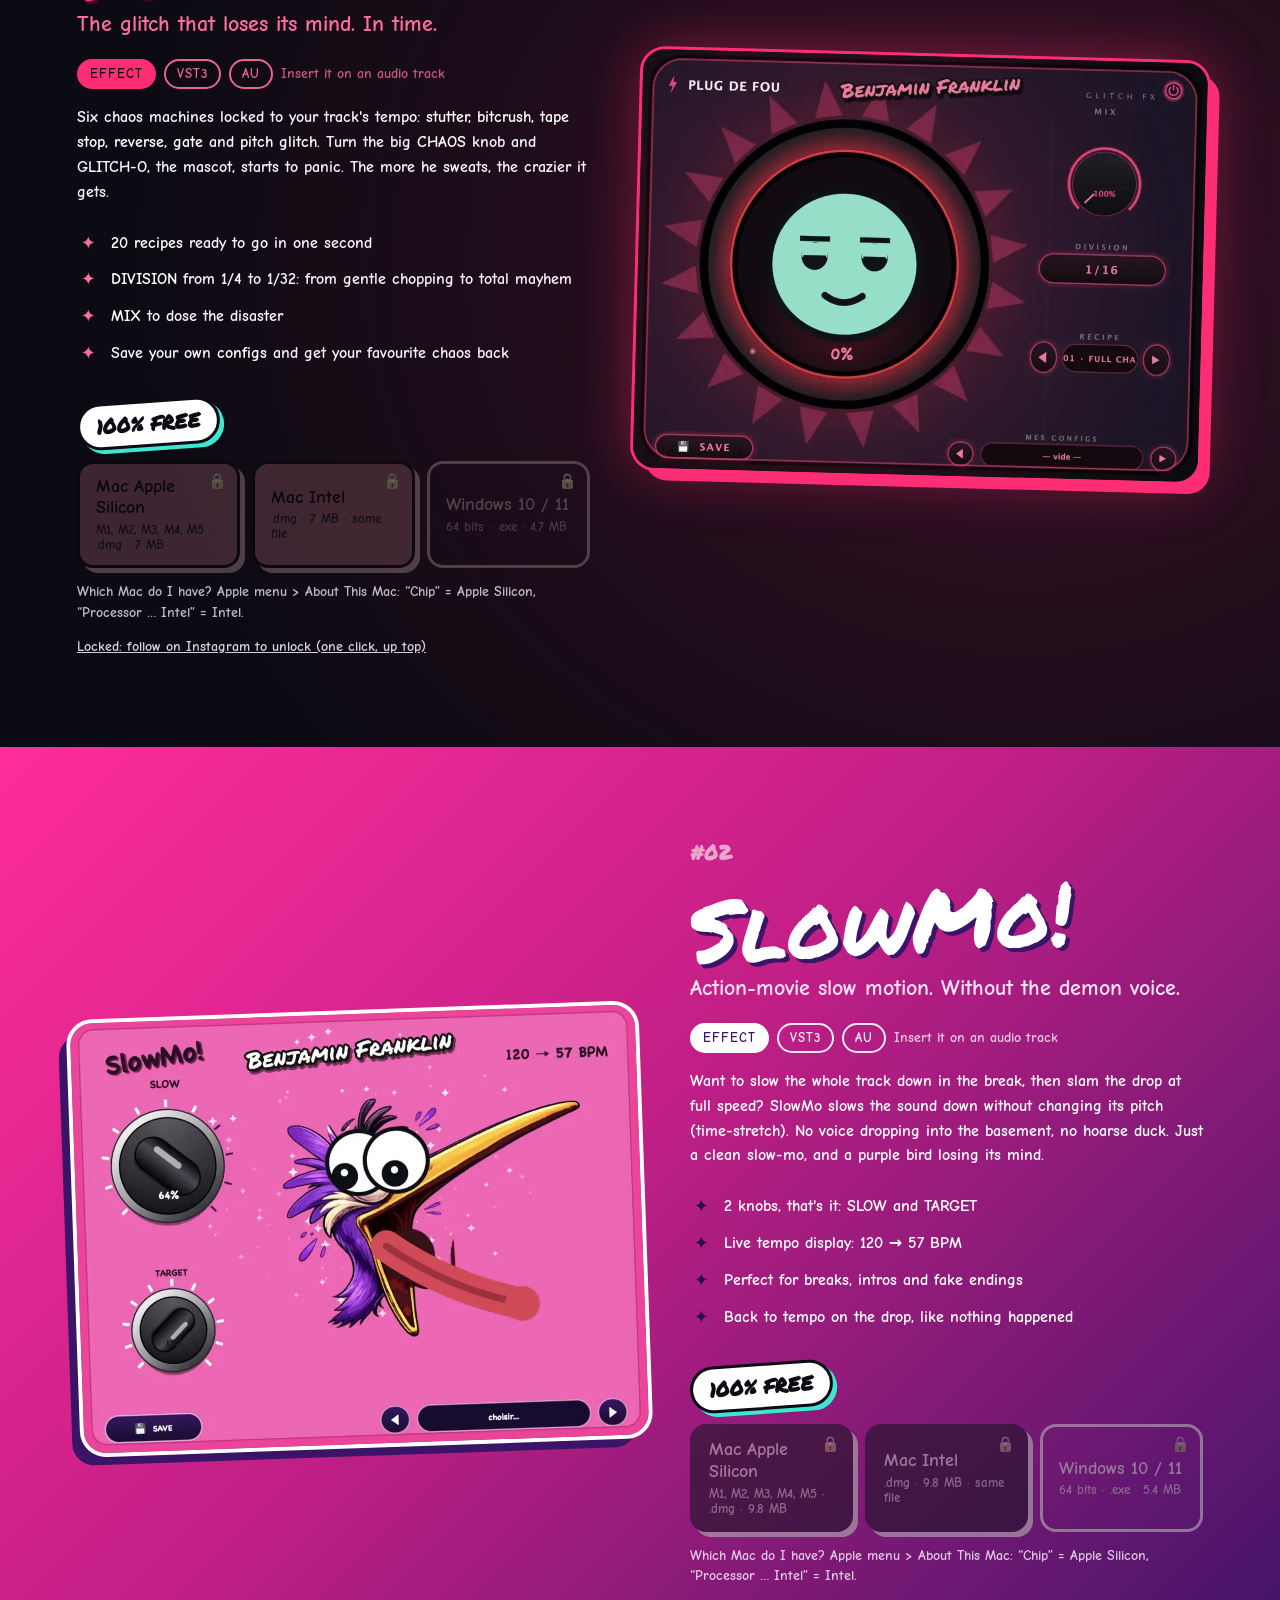
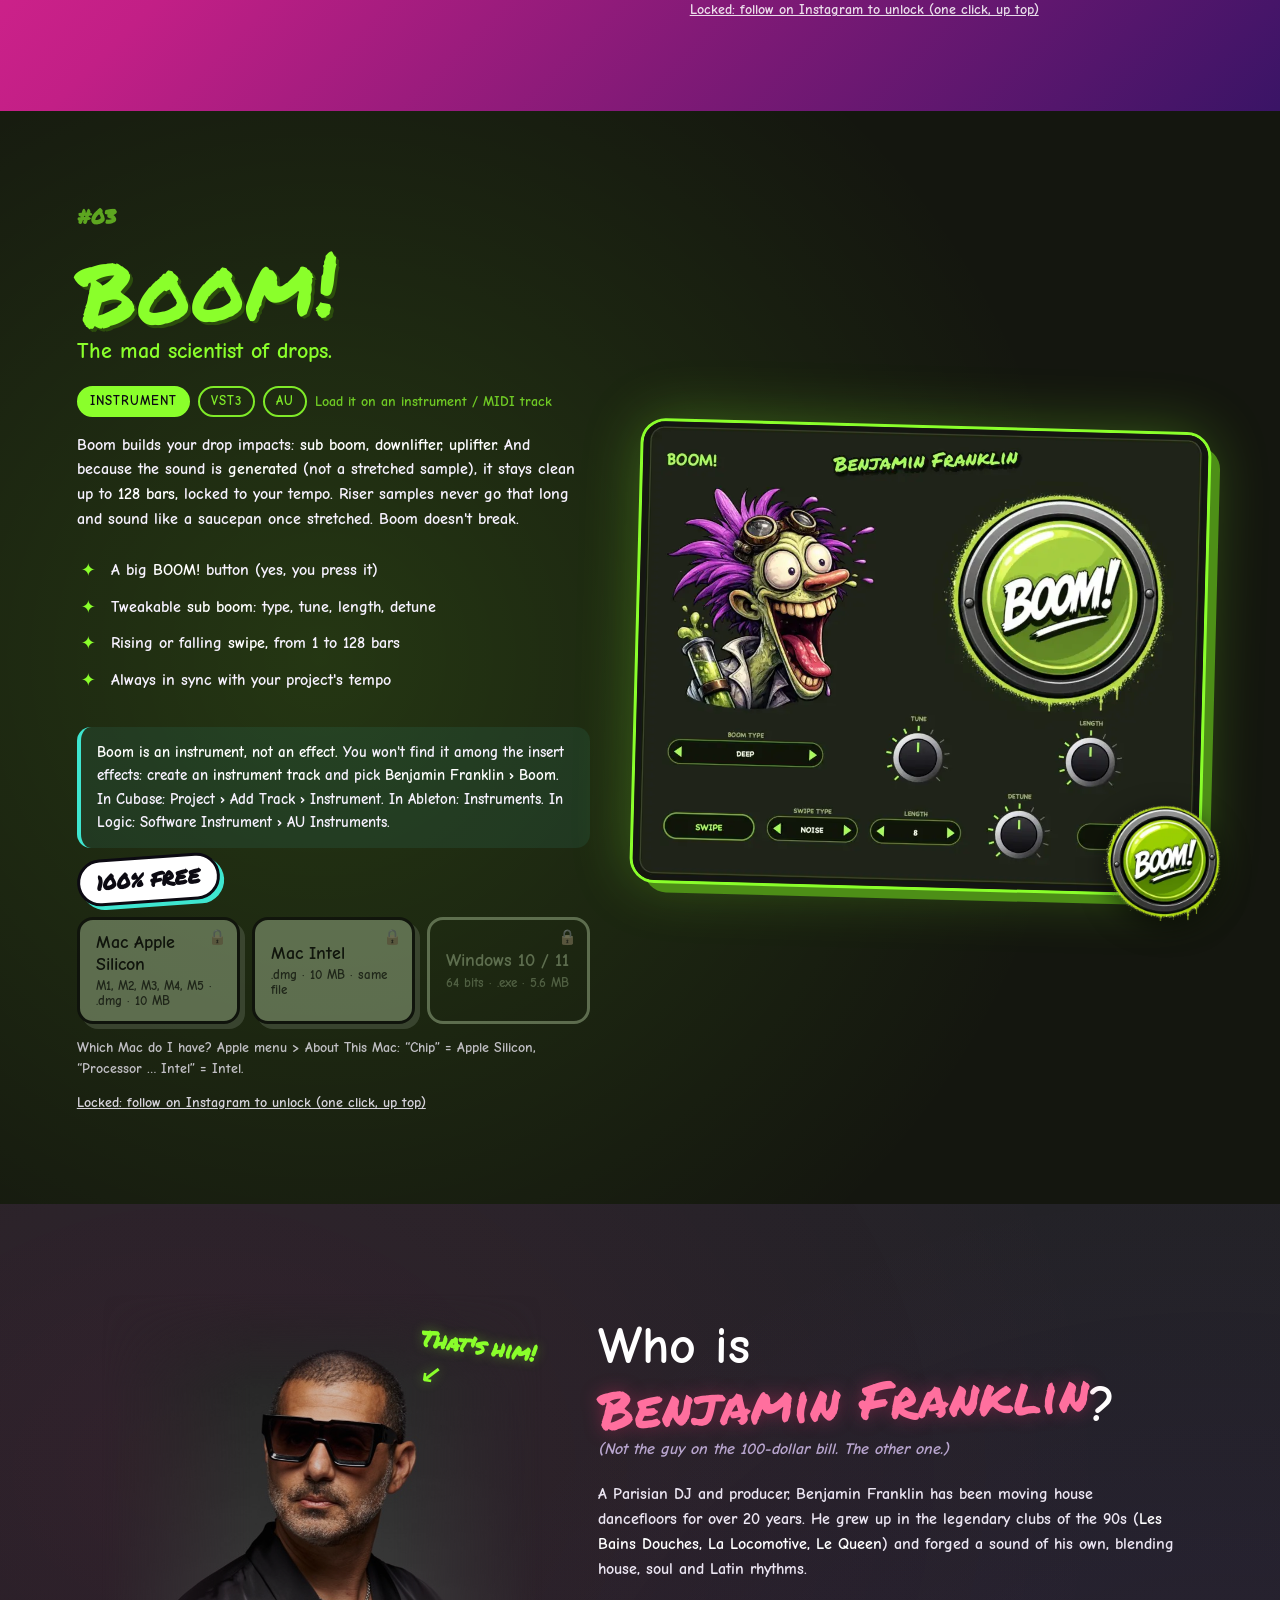
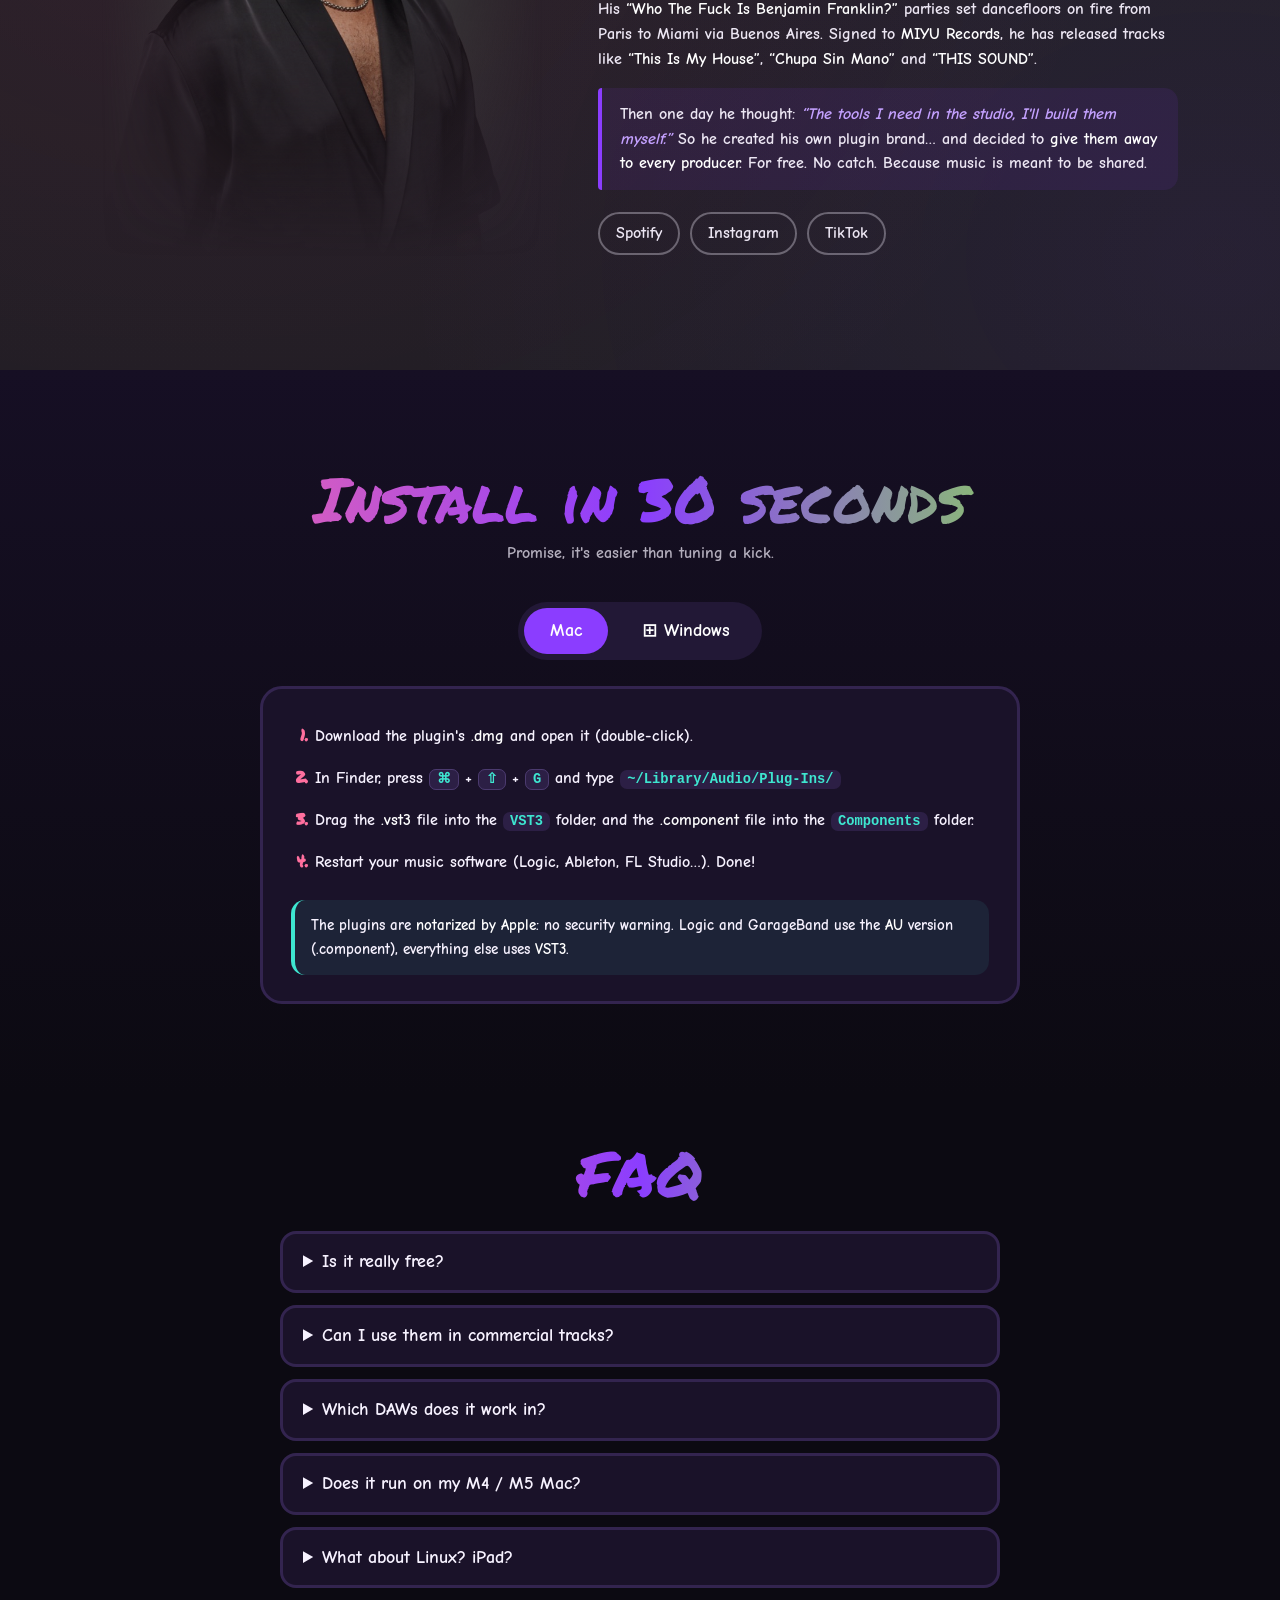
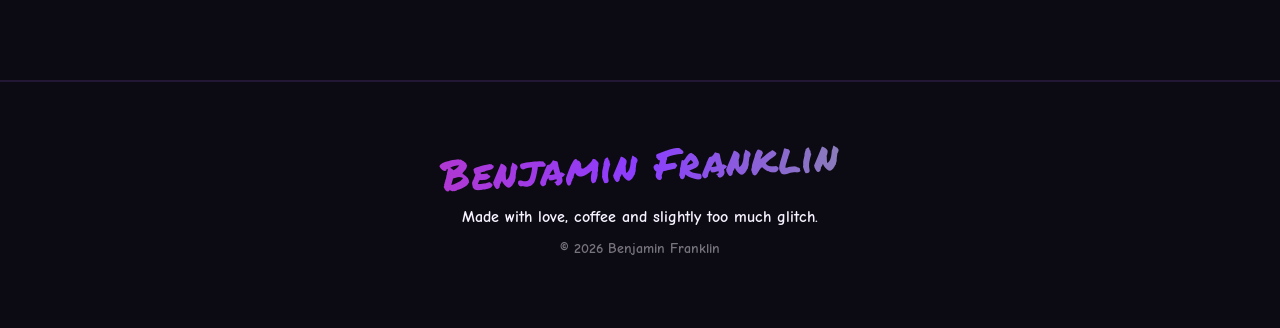
==== commit 919a25a6: "Site : PUMP en premier, plus grand Co-Authored-By: Claude Opus 5.5 <noreply@anthropic.com> Claude-Se" ====
--- a/index.html
+++ b/index.html
@@ -36,10 +36,10 @@
   </div>
   <p class="hero-sub" data-i18n-html="hero.sub">4 <b>free</b> audio plugins. No subscription. No account. Just sound that goes completely nuts (but in time).</p>
   <div class="chips">
+    <a class="chip cyan" href="#pump">PUMP</a>
     <a class="chip pink" href="#plugdefou">Plug de fou</a>
     <a class="chip violet" href="#slowmo">SlowMo</a>
     <a class="chip green" href="#boom">Boom</a>
-    <a class="chip cyan" href="#pump">PUMP</a>
   </div>
   <p class="compat" data-i18n="hero.compat">VST3 + AU on Mac (Apple Silicon M1 → M5 and Intel, macOS 12+) · VST3 on Windows 10/11 64-bit</p>
   <div class="mascots" aria-hidden="true">
@@ -84,6 +84,34 @@
 
 <main id="plugins">
 
+  <!-- PUMP -->
+  <section id="pump" class="plugin p-pump">
+    <figure class="p-shot"><img src="img/shot-pump.webp" alt="PUMP" width="1000" height="621" loading="lazy"></figure>
+    <div class="p-text">
+      <p class="num"><span data-i18n="new">New</span> · #04</p>
+      <h2 class="p-title">PUMP!</h2>
+      <p class="p-tagline" data-i18n="pump.tag">The sidechain that follows your real kick. No routing.</p>
+      <p class="ptype"><span class="pill kind" data-i18n="type.fx">Effect</span><span class="pill">VST3</span><span class="pill">AU</span><span class="ptype-hint" data-i18n="type.fxhint">Insert it on an audio track</span></p>
+      <p data-i18n-html="pump.desc">Put PUMP on your kick in <b>KICK</b> mode, and on your bass, synths or pads in <b>LINK</b> mode: they pump on your real kick (its position, its length, its ghost notes) <b>without any sidechain routing</b>. Each instrument pumps its own way, and the pink gorilla flexes on every kick.</p>
+      <ul class="feats">
+        <li data-i18n-html="pump.f1"><b>LINK</b>: every PUMP follows the kick by itself, zero routing</li>
+        <li data-i18n-html="pump.f2"><b>Instrument profiles</b>: BASS, SYNTH, PIANO, VOCAL, PAD, PERC, or <b>AUTO</b></li>
+        <li data-i18n-html="pump.f3">A big <b>PUMP</b> knob from 0 to 100 % + style presets (House, Tech House, Techno…)</li>
+        <li data-i18n-html="pump.f4">No kick? Trigger it from <b>AUDIO</b>, <b>MIDI</b> or <b>TEMPO</b></li>
+      </ul>
+      <div class="dl-box">
+        <div class="dl-head"><span class="free" data-i18n="free">100% FREE</span><span class="count" data-count="PUMP"></span></div>
+        <div class="dl">
+          <a class="btn" href="https://github.com/djbenjaminfranklin-sketch/benjamin-franklin-plugins-site/releases/download/v1.2.0/PUMP-Mac.dmg"><b>Mac Apple Silicon</b><small>M1, M2, M3, M4, M5 · .dmg · <span class="sz" data-fr="21 Mo" data-en="21 MB">21 MB</span></small></a>
+          <a class="btn" href="https://github.com/djbenjaminfranklin-sketch/benjamin-franklin-plugins-site/releases/download/v1.2.0/PUMP-Mac.dmg"><b>Mac Intel</b><small>.dmg · <span class="sz" data-fr="21 Mo" data-en="21 MB">21 MB</span> · <span data-i18n="dl.same">same file</span></small></a>
+          <a class="btn ghost" href="https://github.com/djbenjaminfranklin-sketch/benjamin-franklin-plugins-site/releases/download/v1.2.0/PUMP-Windows.exe"><b>Windows 10 / 11</b><small>64 bits · .exe · <span class="sz" data-fr="6,8 Mo" data-en="6.8 MB">6.8 MB</span></small></a>
+        </div>
+        <p class="whichmac" data-i18n-html="dl.which"><b>Which Mac do I have?</b> Apple menu &gt; About This Mac: “Chip” = Apple Silicon, “Processor … Intel” = Intel.</p>
+        <button class="lock-note" data-i18n="gate.note">Locked: follow on Instagram to unlock (one click, up top)</button>
+      </div>
+    </div>
+  </section>
+
   <!-- PLUG DE FOU -->
   <section id="plugdefou" class="plugin p-fou">
     <div class="p-text">
@@ -172,33 +200,6 @@
     </figure>
   </section>
 
-  <!-- PUMP -->
-  <section id="pump" class="plugin p-pump">
-    <figure class="p-shot"><img src="img/shot-pump.webp" alt="PUMP" width="1000" height="621" loading="lazy"></figure>
-    <div class="p-text">
-      <p class="num">#04</p>
-      <h2 class="p-title">PUMP!</h2>
-      <p class="p-tagline" data-i18n="pump.tag">The sidechain that follows your real kick. No routing.</p>
-      <p class="ptype"><span class="pill kind" data-i18n="type.fx">Effect</span><span class="pill">VST3</span><span class="pill">AU</span><span class="ptype-hint" data-i18n="type.fxhint">Insert it on an audio track</span></p>
-      <p data-i18n-html="pump.desc">Put PUMP on your kick in <b>KICK</b> mode, and on your bass, synths or pads in <b>LINK</b> mode: they pump on your real kick (its position, its length, its ghost notes) <b>without any sidechain routing</b>. Each instrument pumps its own way, and the pink gorilla flexes on every kick.</p>
-      <ul class="feats">
-        <li data-i18n-html="pump.f1"><b>LINK</b>: every PUMP follows the kick by itself, zero routing</li>
-        <li data-i18n-html="pump.f2"><b>Instrument profiles</b>: BASS, SYNTH, PIANO, VOCAL, PAD, PERC, or <b>AUTO</b></li>
-        <li data-i18n-html="pump.f3">A big <b>PUMP</b> knob from 0 to 100 % + style presets (House, Tech House, Techno…)</li>
-        <li data-i18n-html="pump.f4">No kick? Trigger it from <b>AUDIO</b>, <b>MIDI</b> or <b>TEMPO</b></li>
-      </ul>
-      <div class="dl-box">
-        <div class="dl-head"><span class="free" data-i18n="free">100% FREE</span><span class="count" data-count="PUMP"></span></div>
-        <div class="dl">
-          <a class="btn" href="https://github.com/djbenjaminfranklin-sketch/benjamin-franklin-plugins-site/releases/download/v1.2.0/PUMP-Mac.dmg"><b>Mac Apple Silicon</b><small>M1, M2, M3, M4, M5 · .dmg · <span class="sz" data-fr="21 Mo" data-en="21 MB">21 MB</span></small></a>
-          <a class="btn" href="https://github.com/djbenjaminfranklin-sketch/benjamin-franklin-plugins-site/releases/download/v1.2.0/PUMP-Mac.dmg"><b>Mac Intel</b><small>.dmg · <span class="sz" data-fr="21 Mo" data-en="21 MB">21 MB</span> · <span data-i18n="dl.same">same file</span></small></a>
-          <a class="btn ghost" href="https://github.com/djbenjaminfranklin-sketch/benjamin-franklin-plugins-site/releases/download/v1.2.0/PUMP-Windows.exe"><b>Windows 10 / 11</b><small>64 bits · .exe · <span class="sz" data-fr="6,8 Mo" data-en="6.8 MB">6.8 MB</span></small></a>
-        </div>
-        <p class="whichmac" data-i18n-html="dl.which"><b>Which Mac do I have?</b> Apple menu &gt; About This Mac: “Chip” = Apple Silicon, “Processor … Intel” = Intel.</p>
-        <button class="lock-note" data-i18n="gate.note">Locked: follow on Instagram to unlock (one click, up top)</button>
-      </div>
-    </div>
-  </section>
 </main>
 
 <section id="bio" class="bio">
--- a/style.css
+++ b/style.css
@@ -261,7 +261,7 @@
 
 /* PUMP : cyan, visuel à gauche comme SlowMo */
 .chip.cyan{background:var(--cyan)}
-.p-pump{grid-template-columns:1.1fr 1fr;background:radial-gradient(70% 80% at 20% 50%,rgba(62,230,208,.16),transparent),#0c0a12}
+.p-pump{grid-template-columns:1.45fr 1fr;padding-top:110px;padding-bottom:110px;background:radial-gradient(70% 80% at 20% 50%,rgba(62,230,208,.16),transparent),#0c0a12}
 .p-pump .p-title{color:var(--cyan);text-shadow:3px 3px 0 #0b3a35}
 .p-pump .num,.p-pump .p-tagline,.p-pump .feats li::before{color:var(--cyan)}
 .p-pump .ptype{color:var(--cyan)}
@@ -269,3 +269,6 @@
 .p-pump .p-shot>img{box-shadow:0 0 0 3px var(--cyan),12px 12px 0 var(--cyan),0 0 60px rgba(62,230,208,.4)}
 .p-pump .btn{background:var(--cyan);color:var(--ink);box-shadow:5px 5px 0 #1fa898}
 .p-pump .btn.ghost{background:transparent;color:var(--cyan);border-color:var(--cyan);box-shadow:none}
+.p-pump .p-title{font-size:clamp(64px,9vw,128px)}
+.p-pump .p-shot>img{width:100%}
+@media (max-width:860px){.p-pump{grid-template-columns:1fr;padding:64px 16px}}
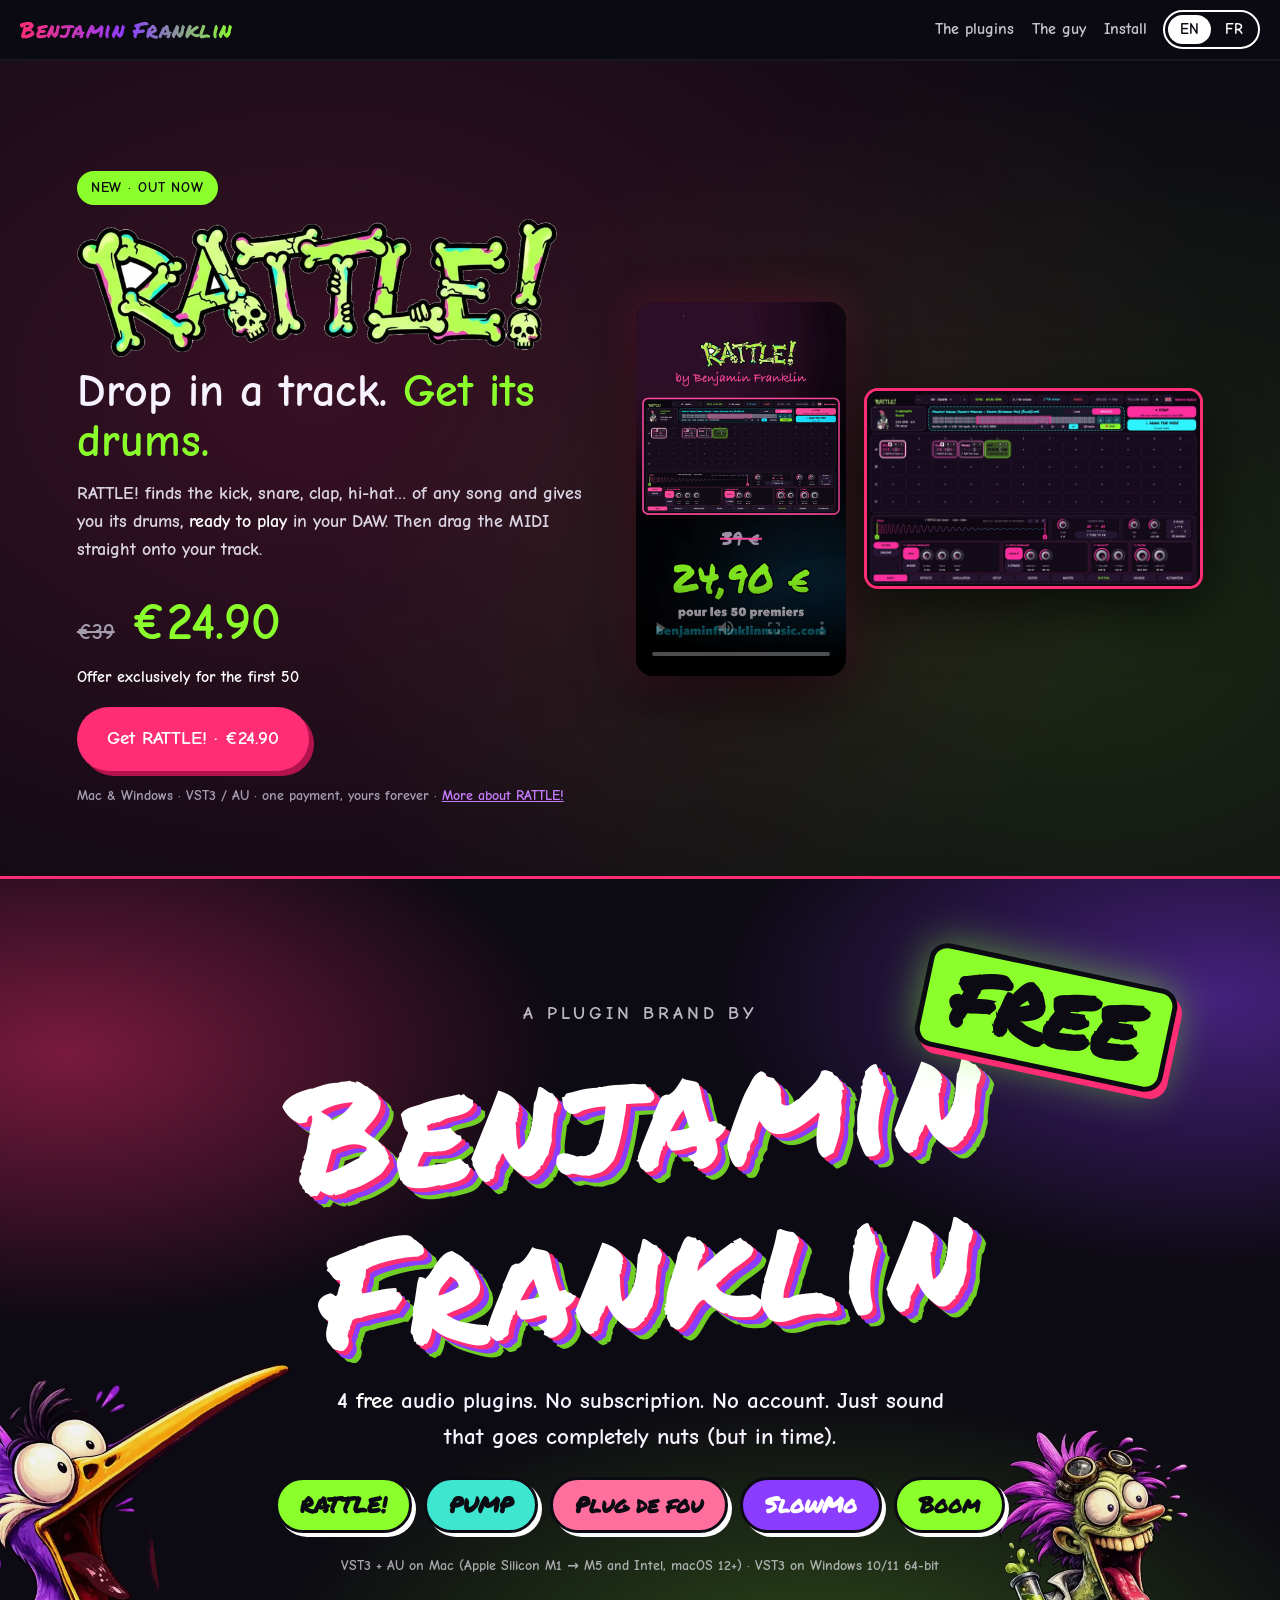
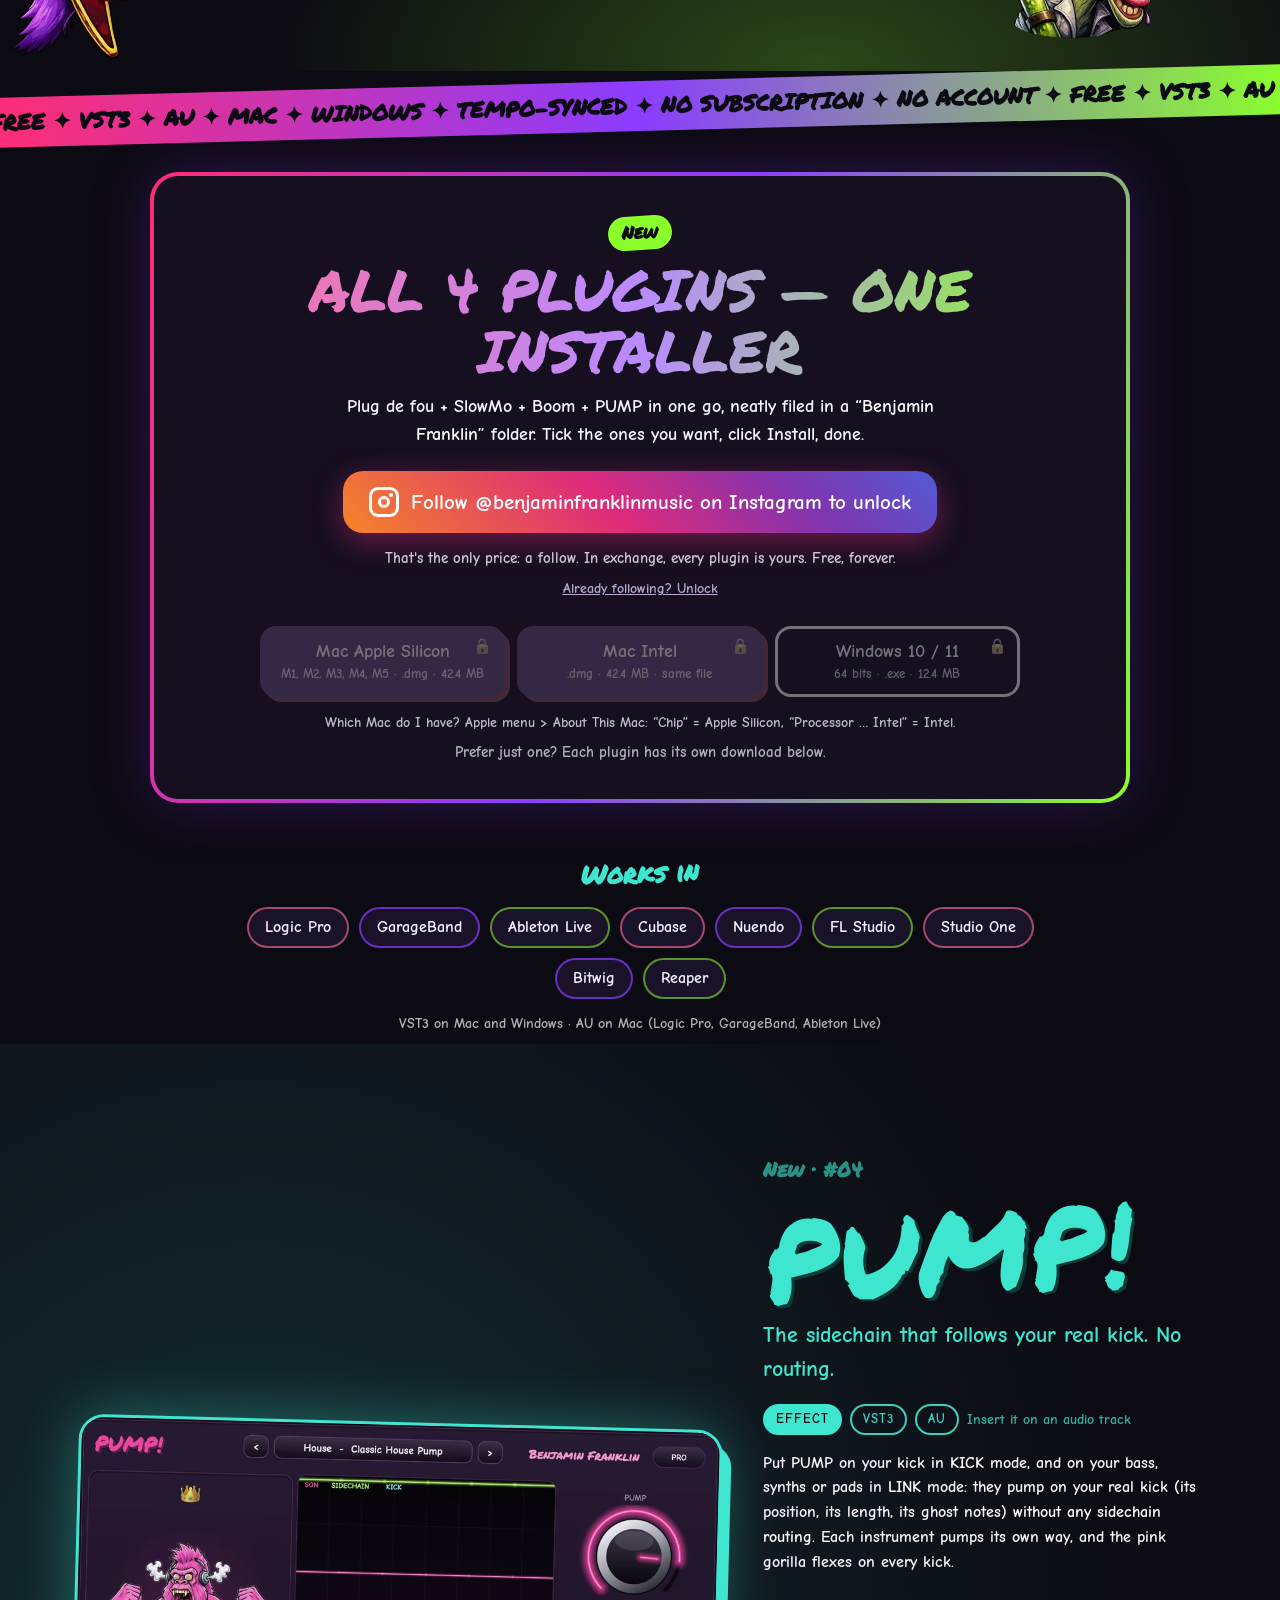
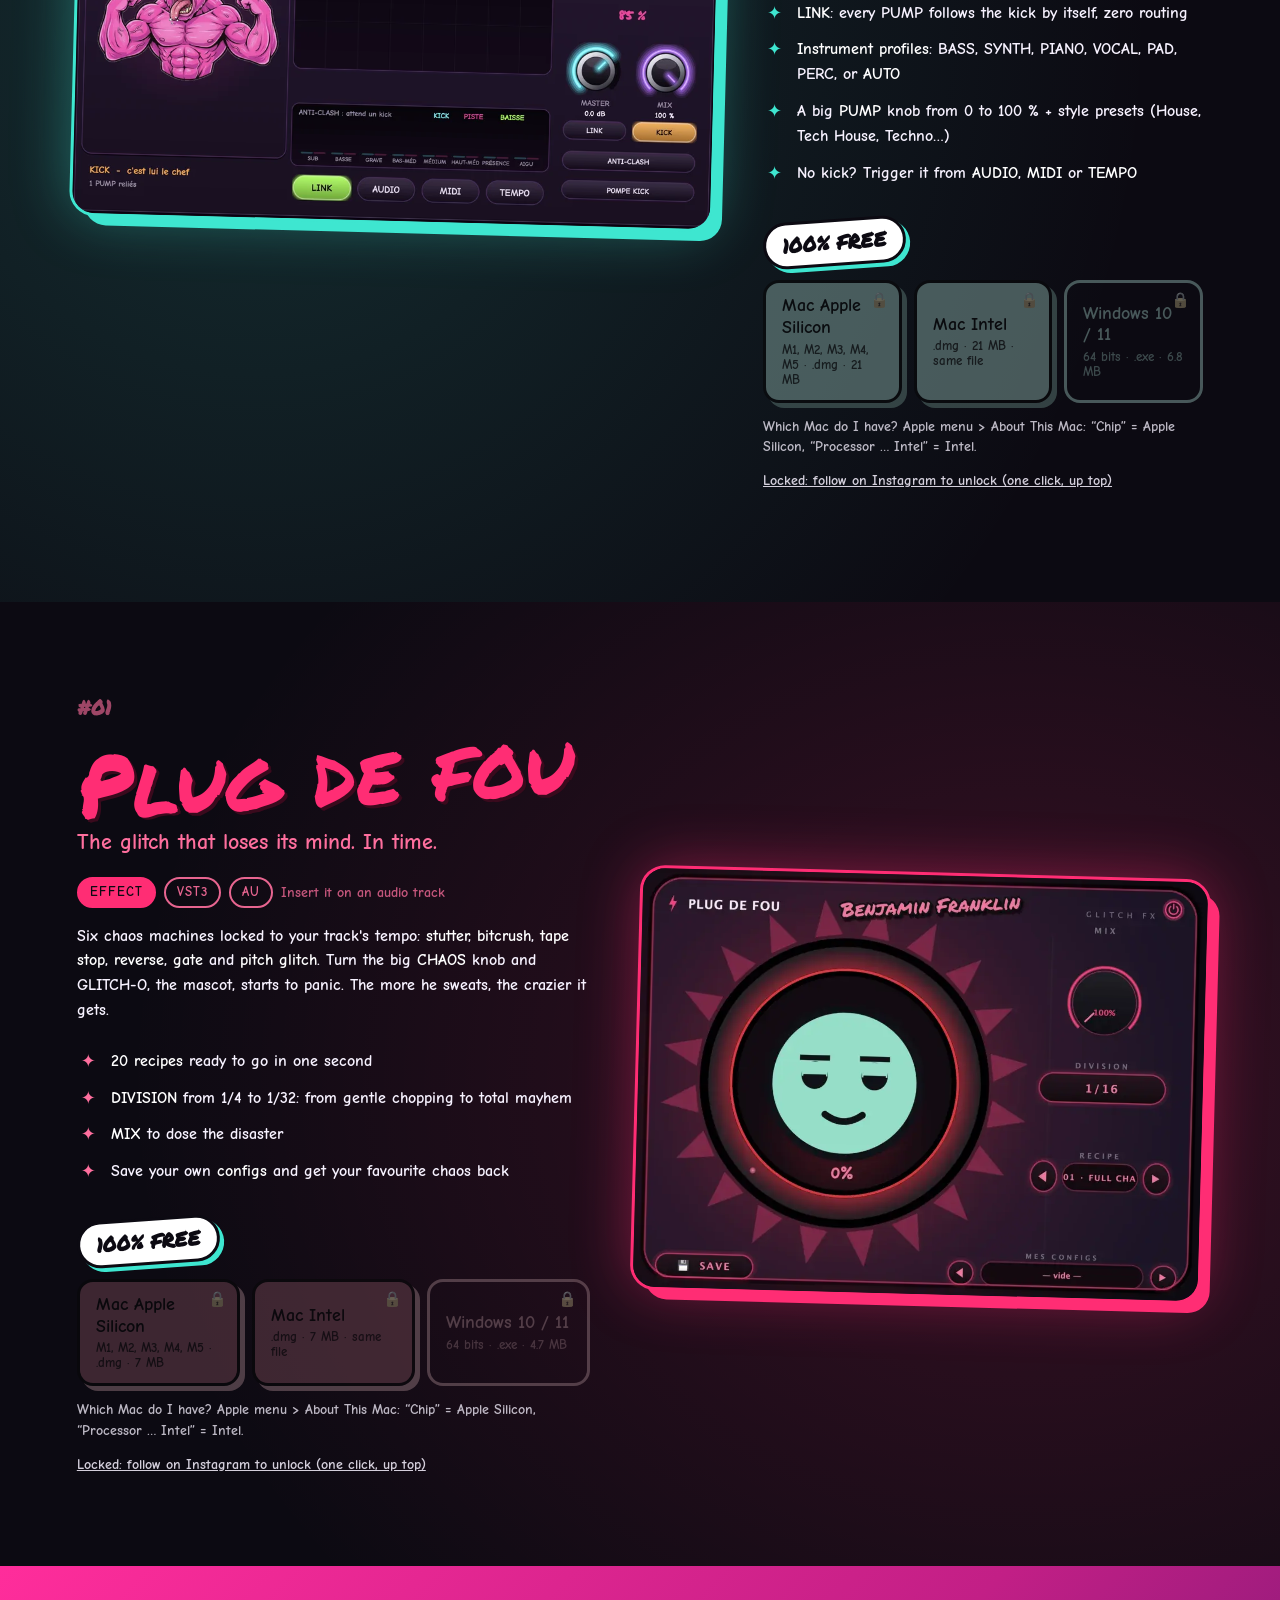
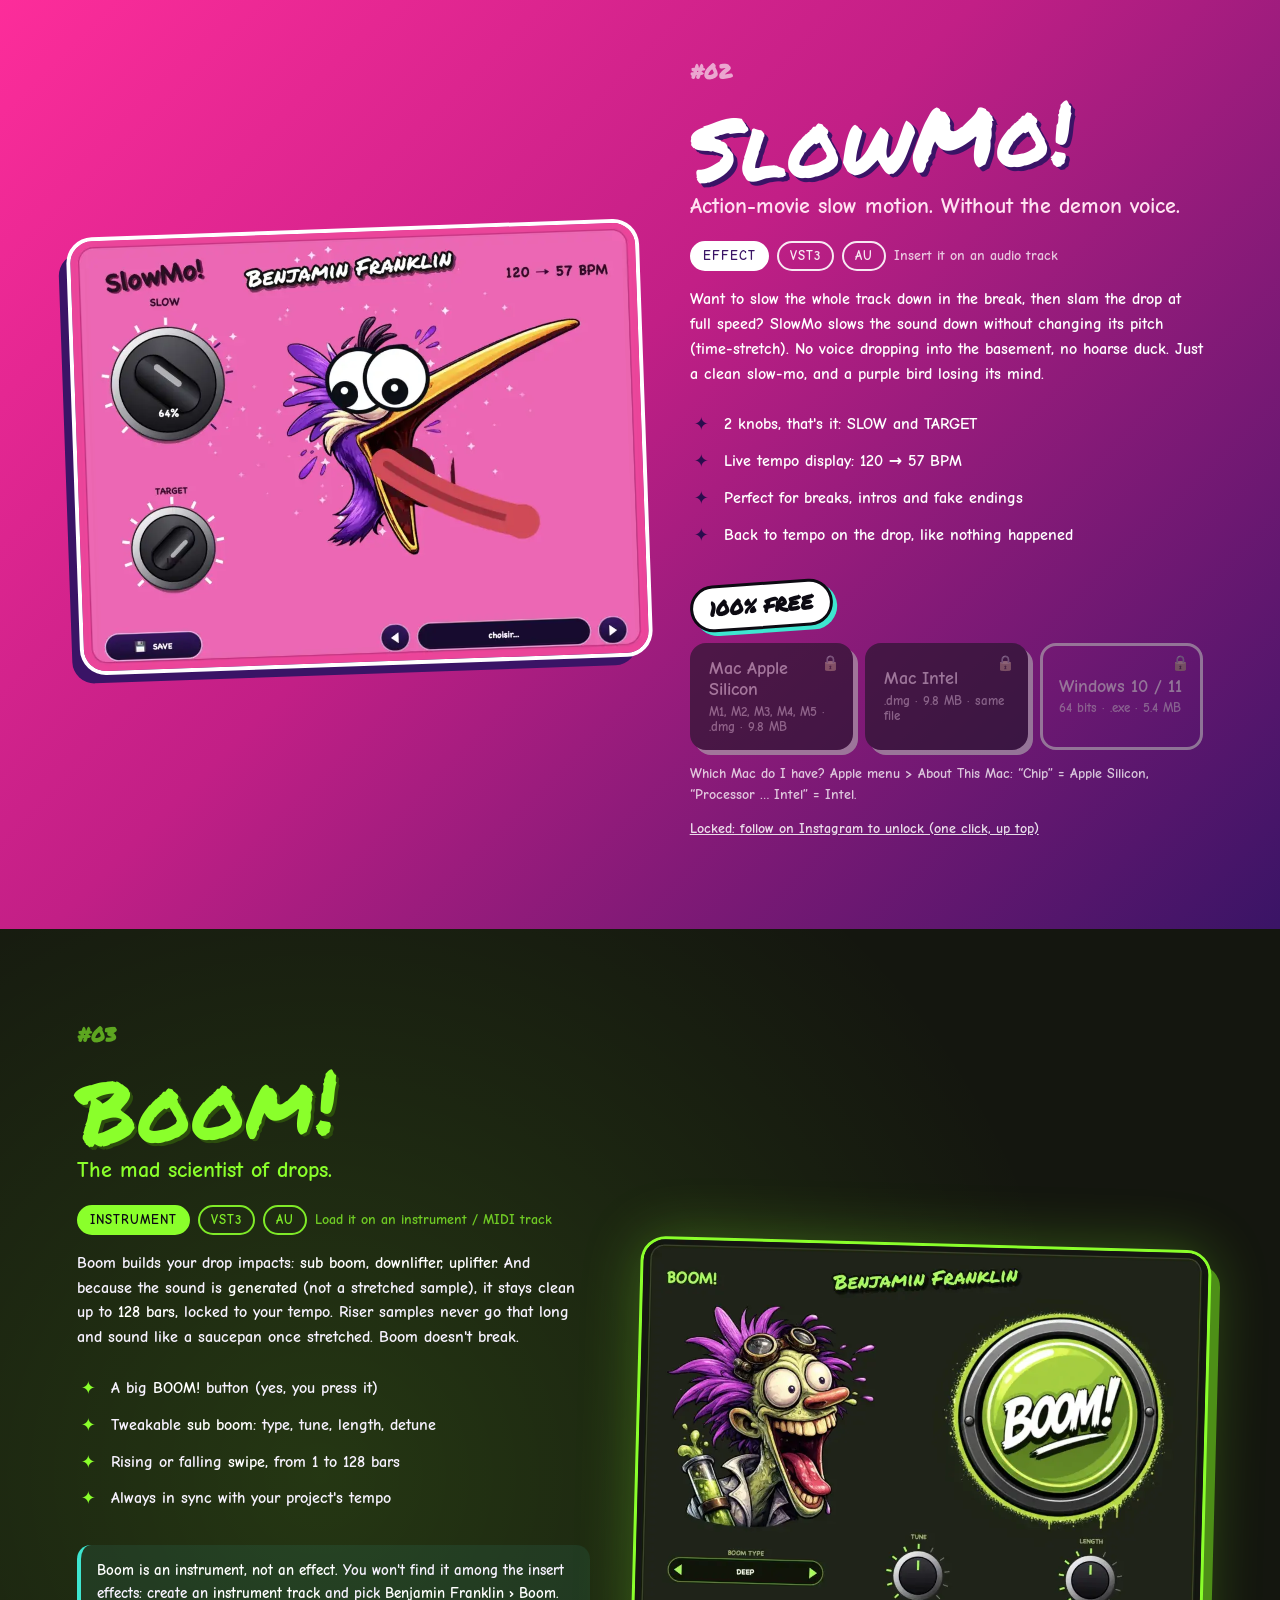
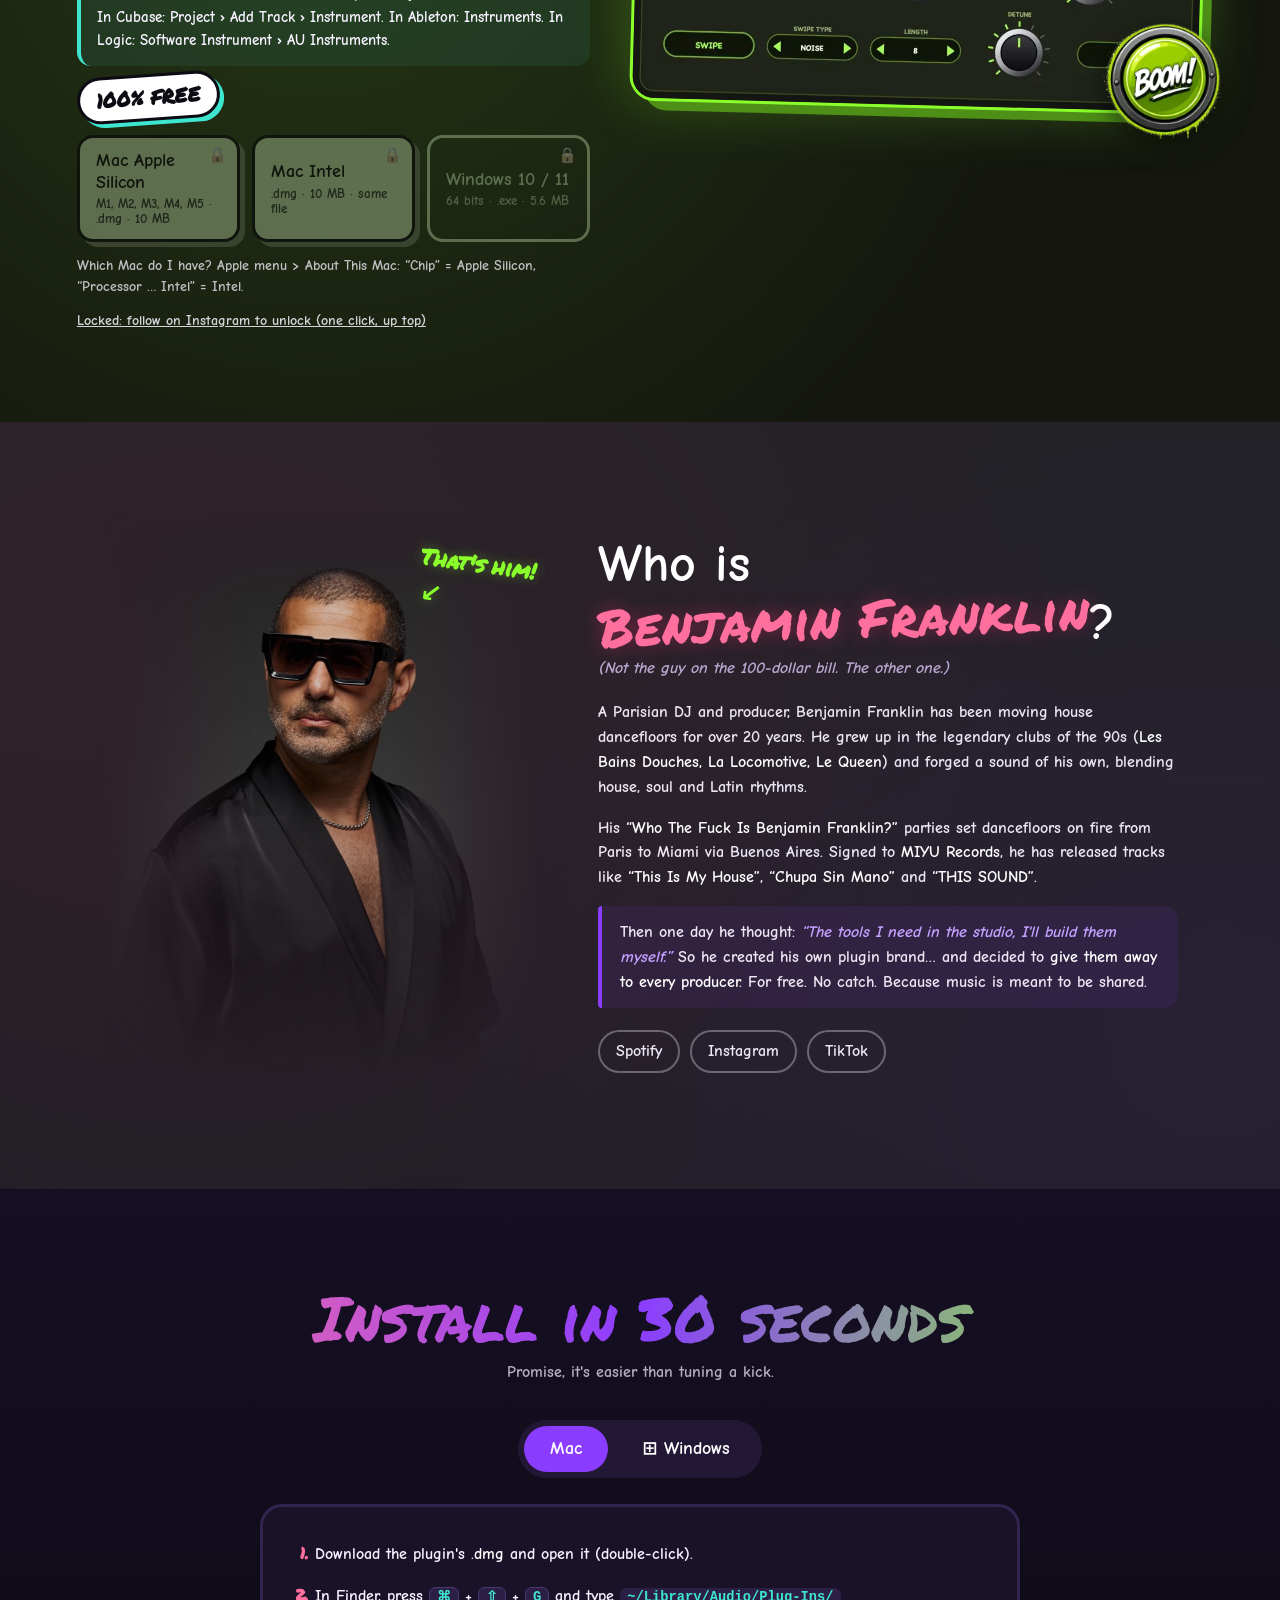
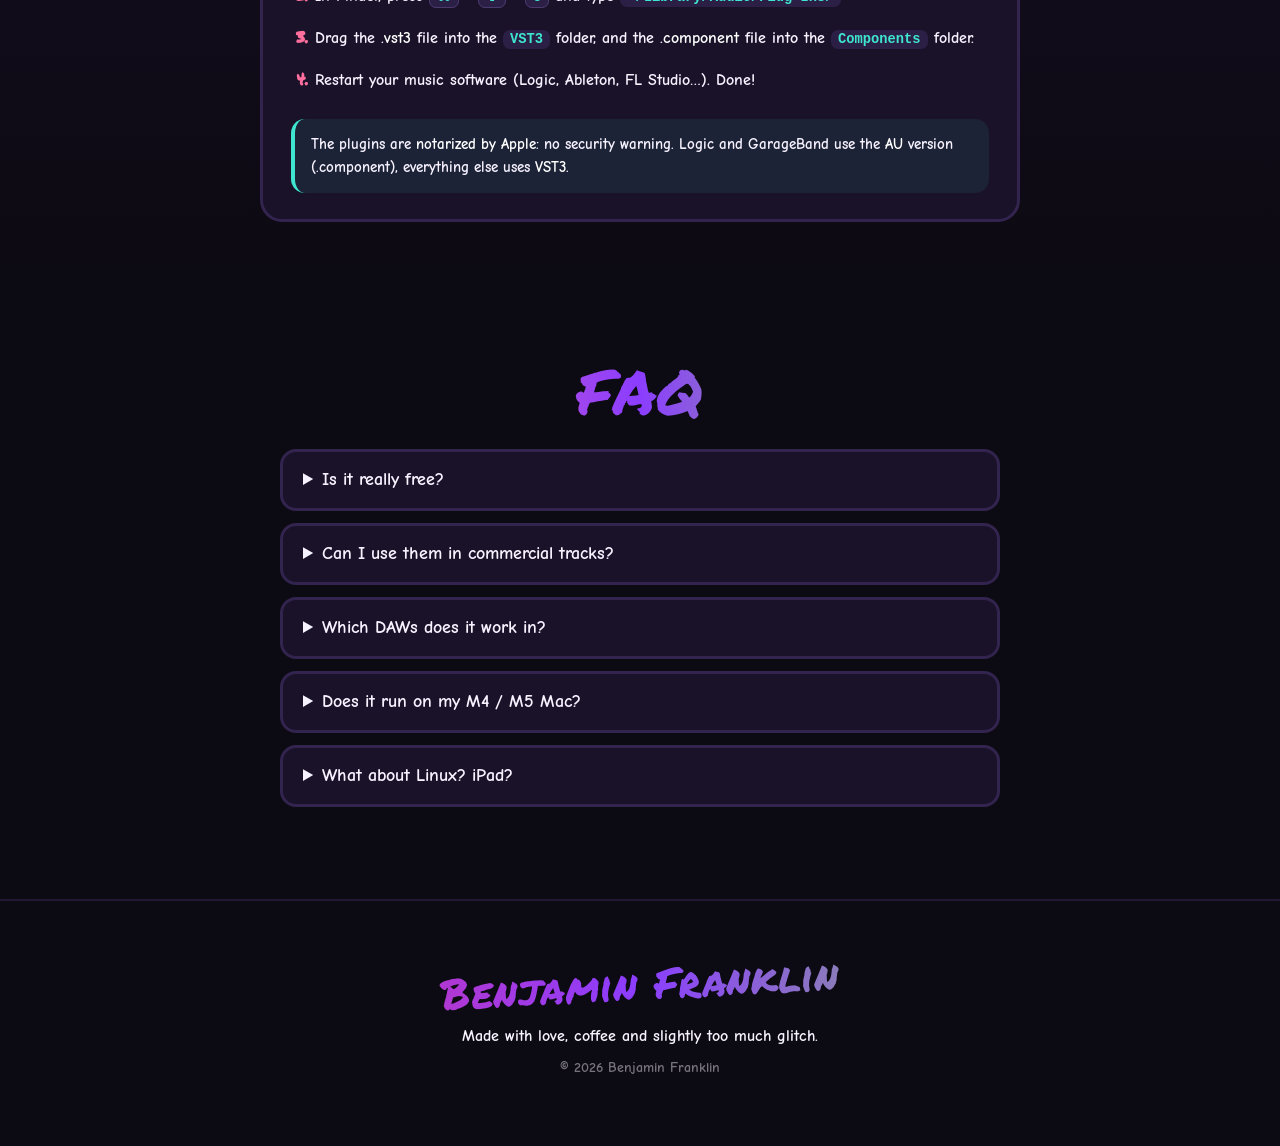
==== commit 20fafcbd: "Accueil : RATTLE! en premier (pub, photo, prix, offre 50 premiers, achat), puis les plugins gratuits" ====
--- a/index.html
+++ b/index.html
@@ -3,12 +3,12 @@
 <head>
 <meta charset="utf-8">
 <meta name="viewport" content="width=device-width, initial-scale=1">
-<title>Free plugins by Benjamin Franklin: Plug de fou, SlowMo, Boom, PUMP</title>
+<title>RATTLE! + free plugins by Benjamin Franklin</title>
 <meta name="description" content="Free plugins: 4 free audio plugins (VST3 / AU) by Benjamin Franklin: Plug de fou, SlowMo, Boom and PUMP. Mac and Windows.">
 <meta name="author" content="Benjamin Franklin">
 <meta property="og:title" content="Free plugins by Benjamin Franklin: 4 totally crazy VST3 / AU plugins">
 <meta property="og:description" content="Free plugins: glitch, slow-mo, drop booms and linked sidechain. VST3 + AU, Mac and Windows. Free, forever.">
-<meta property="og:image" content="img/shot-slowmo.webp">
+<meta property="og:image" content="https://benjaminfranklinmusic.com/img/rattle-poster.jpg">
 <meta name="theme-color" content="#0c0a12">
 <link rel="icon" href="img/boombtn.webp">
 <link rel="preload" href="fonts/PermanentMarker-Regular.ttf" as="font" type="font/ttf" crossorigin>
@@ -27,6 +27,24 @@
   <div class="langsw" role="group" aria-label="Language"><button class="lang on" data-lang="en">EN</button><button class="lang" data-lang="fr">FR</button></div>
 </header>
 
+<!-- RATTLE! : le nouveau plugin (payant), en premier -->
+<section class="rt" id="rattle">
+  <div class="rt-text">
+    <p class="rt-new" data-i18n="rt.new">New · out now</p>
+    <img class="rt-logo" src="rattle/logo.webp" alt="RATTLE!" width="520">
+    <h2 class="rt-h" data-i18n-html="rt.h">Drop in a track. <em>Get its drums.</em></h2>
+    <p class="rt-lead" data-i18n-html="rt.lead">RATTLE! finds the kick, snare, clap, hi-hat… of any song and gives you its drums, <b>ready to play</b> in your DAW. Then drag the MIDI straight onto your track.</p>
+    <p class="rt-price" data-i18n-html="rt.price"><s>€39</s> <b>€24.90</b></p>
+    <p class="rt-offer" data-i18n="rt.offer">Offer exclusively for the first 50</p>
+    <a class="rt-buy" href="https://buy.stripe.com/9B65kC2QKaxPdrtbx82Fa01?prefilled_promo_code=LAUNCH" data-i18n="rt.buy">Get RATTLE! · €24.90</a>
+    <p class="rt-small"><span data-i18n="rt.compat">Mac &amp; Windows · VST3 / AU · one payment, yours forever</span> · <a href="rattle/" data-i18n="rt.more">More about RATTLE!</a></p>
+  </div>
+  <div class="rt-media">
+    <video src="img/rattle-pub.mp4" poster="img/rattle-poster.jpg" controls playsinline preload="metadata"></video>
+    <img class="rt-shot" src="img/rattle-plugin.jpg" alt="RATTLE!" loading="lazy">
+  </div>
+</section>
+
 <section class="hero">
   <div class="hero-bg" aria-hidden="true"></div>
   <p class="kicker" data-i18n="hero.kicker">A plugin brand by</p>
@@ -36,6 +54,7 @@
   </div>
   <p class="hero-sub" data-i18n-html="hero.sub">4 <b>free</b> audio plugins. No subscription. No account. Just sound that goes completely nuts (but in time).</p>
   <div class="chips">
+    <a class="chip green" href="#rattle">RATTLE!</a>
     <a class="chip cyan" href="#pump">PUMP</a>
     <a class="chip pink" href="#plugdefou">Plug de fou</a>
     <a class="chip violet" href="#slowmo">SlowMo</a>
--- a/style.css
+++ b/style.css
@@ -272,3 +272,19 @@
 .p-pump .p-title{font-size:clamp(64px,9vw,128px)}
 .p-pump .p-shot>img{width:100%}
 @media (max-width:860px){.p-pump{grid-template-columns:1fr;padding:64px 16px}}
+
+/* RATTLE! en tête de l'accueil */
+.rt{display:grid;grid-template-columns:1fr 1.1fr;gap:44px;align-items:center;padding:110px max(20px,6vw) 70px;background:radial-gradient(70% 80% at 25% 40%,rgba(255,45,116,.18),transparent),radial-gradient(60% 70% at 85% 70%,rgba(138,255,43,.12),transparent),#0c0a12;border-bottom:3px solid var(--pink)}
+.rt-new{display:inline-block;background:var(--green);color:var(--ink);font-weight:900;letter-spacing:.06em;text-transform:uppercase;padding:6px 14px;border-radius:30px;margin:0 0 14px;font-size:14px}
+.rt-logo{display:block;width:100%;max-width:480px;height:auto;margin:0 0 10px}
+.rt-h{font-size:clamp(28px,4vw,46px);line-height:1.08;margin:0 0 14px}
+.rt-h em{font-style:normal;color:var(--green)}
+.rt-lead{font-size:18px;line-height:1.55;color:#d9d3e2;margin:0 0 18px;max-width:560px}
+.rt-price{margin:0;font-size:22px;color:#a49db0}.rt-price b{font-size:52px;color:var(--green);margin-left:8px}
+.rt-offer{margin:2px 0 18px;font-weight:800;color:#fff}
+.rt-buy{display:inline-block;background:var(--pink);color:#fff;font-weight:900;font-size:19px;text-decoration:none;padding:17px 30px;border-radius:44px;box-shadow:5px 5px 0 #b3134d}
+.rt-small{color:#a49db0;font-size:14px;margin:14px 0 0}.rt-small a{color:#c77dff}
+.rt-media{display:grid;grid-template-columns:.62fr 1fr;gap:18px;align-items:center}
+.rt-media video{width:100%;border-radius:18px;background:#000;box-shadow:0 20px 60px #000a,0 0 40px rgba(255,45,116,.25)}
+.rt-shot{width:100%;height:auto;border-radius:14px;border:3px solid var(--pink);box-shadow:0 20px 60px #000a}
+@media (max-width:900px){.rt{grid-template-columns:1fr;gap:28px;padding:84px 16px 54px}.rt-media{grid-template-columns:1fr}.rt-media video{max-width:360px;margin:0 auto}}
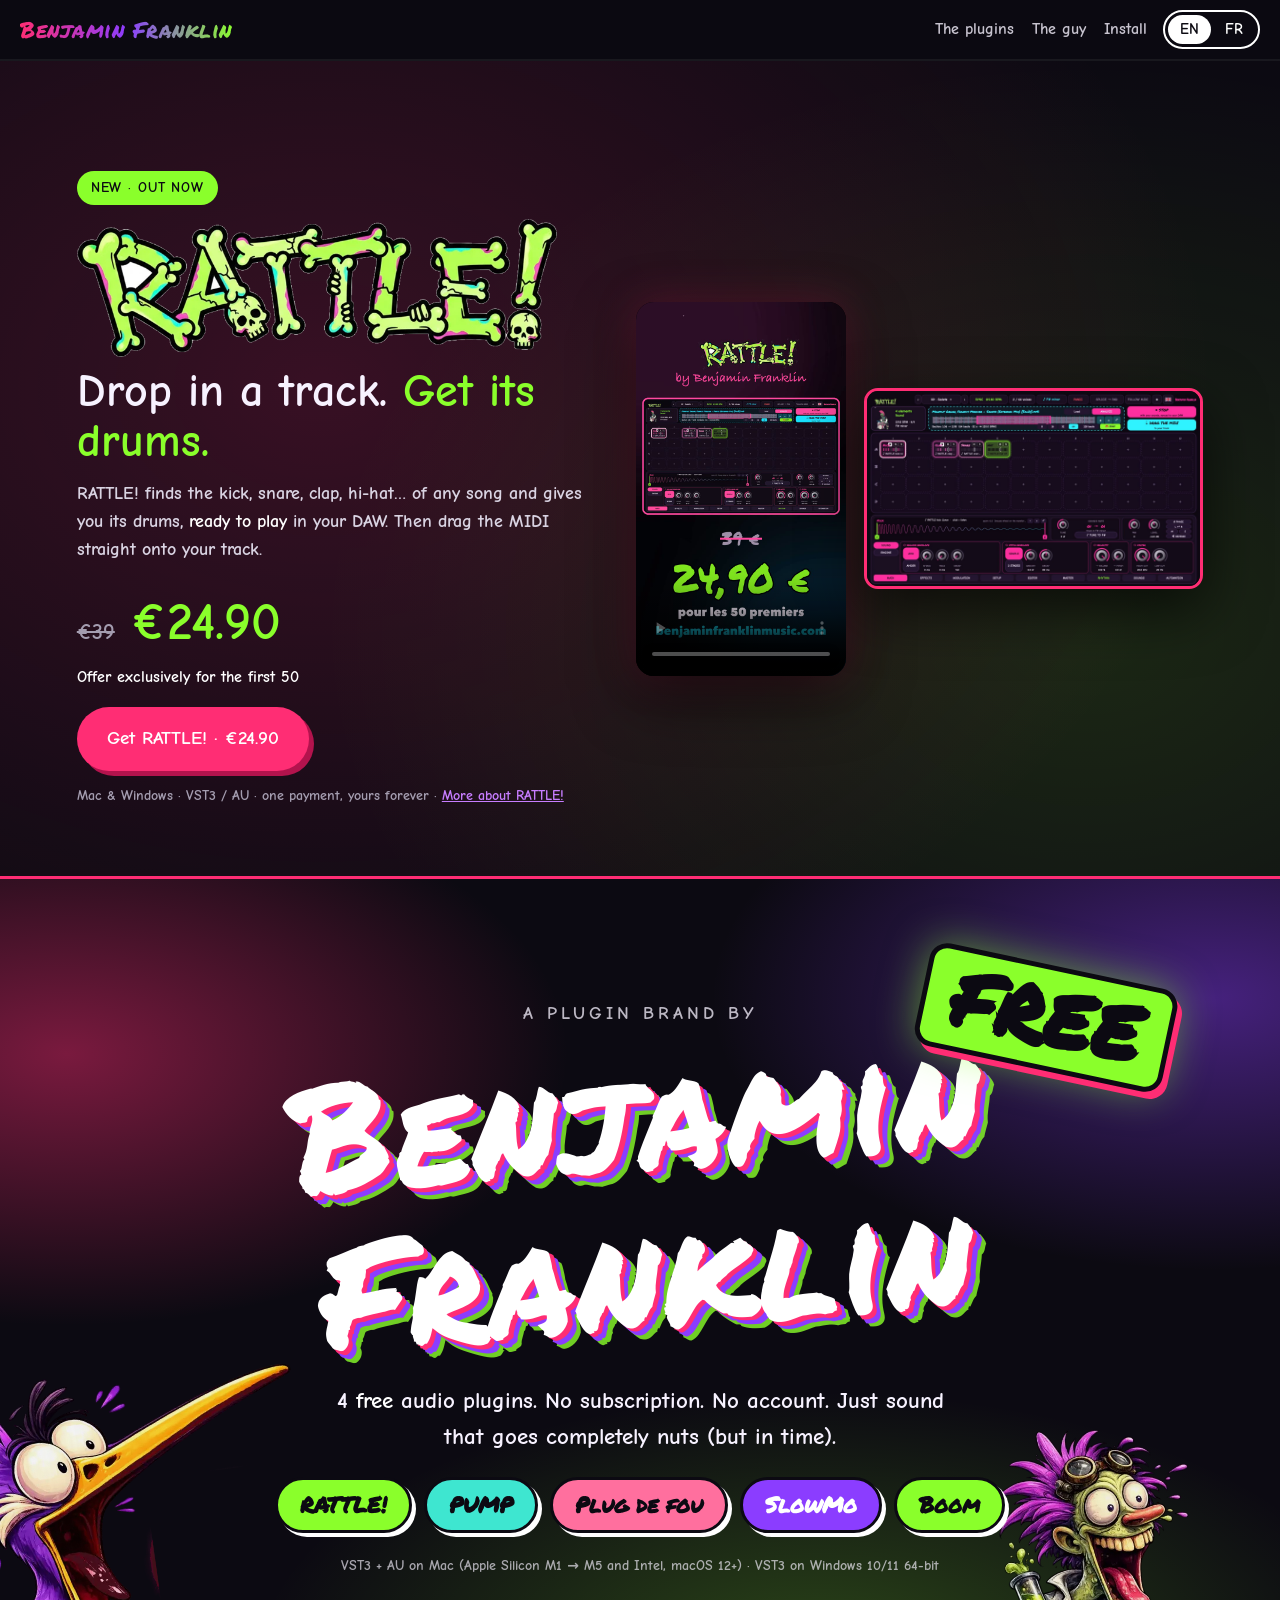
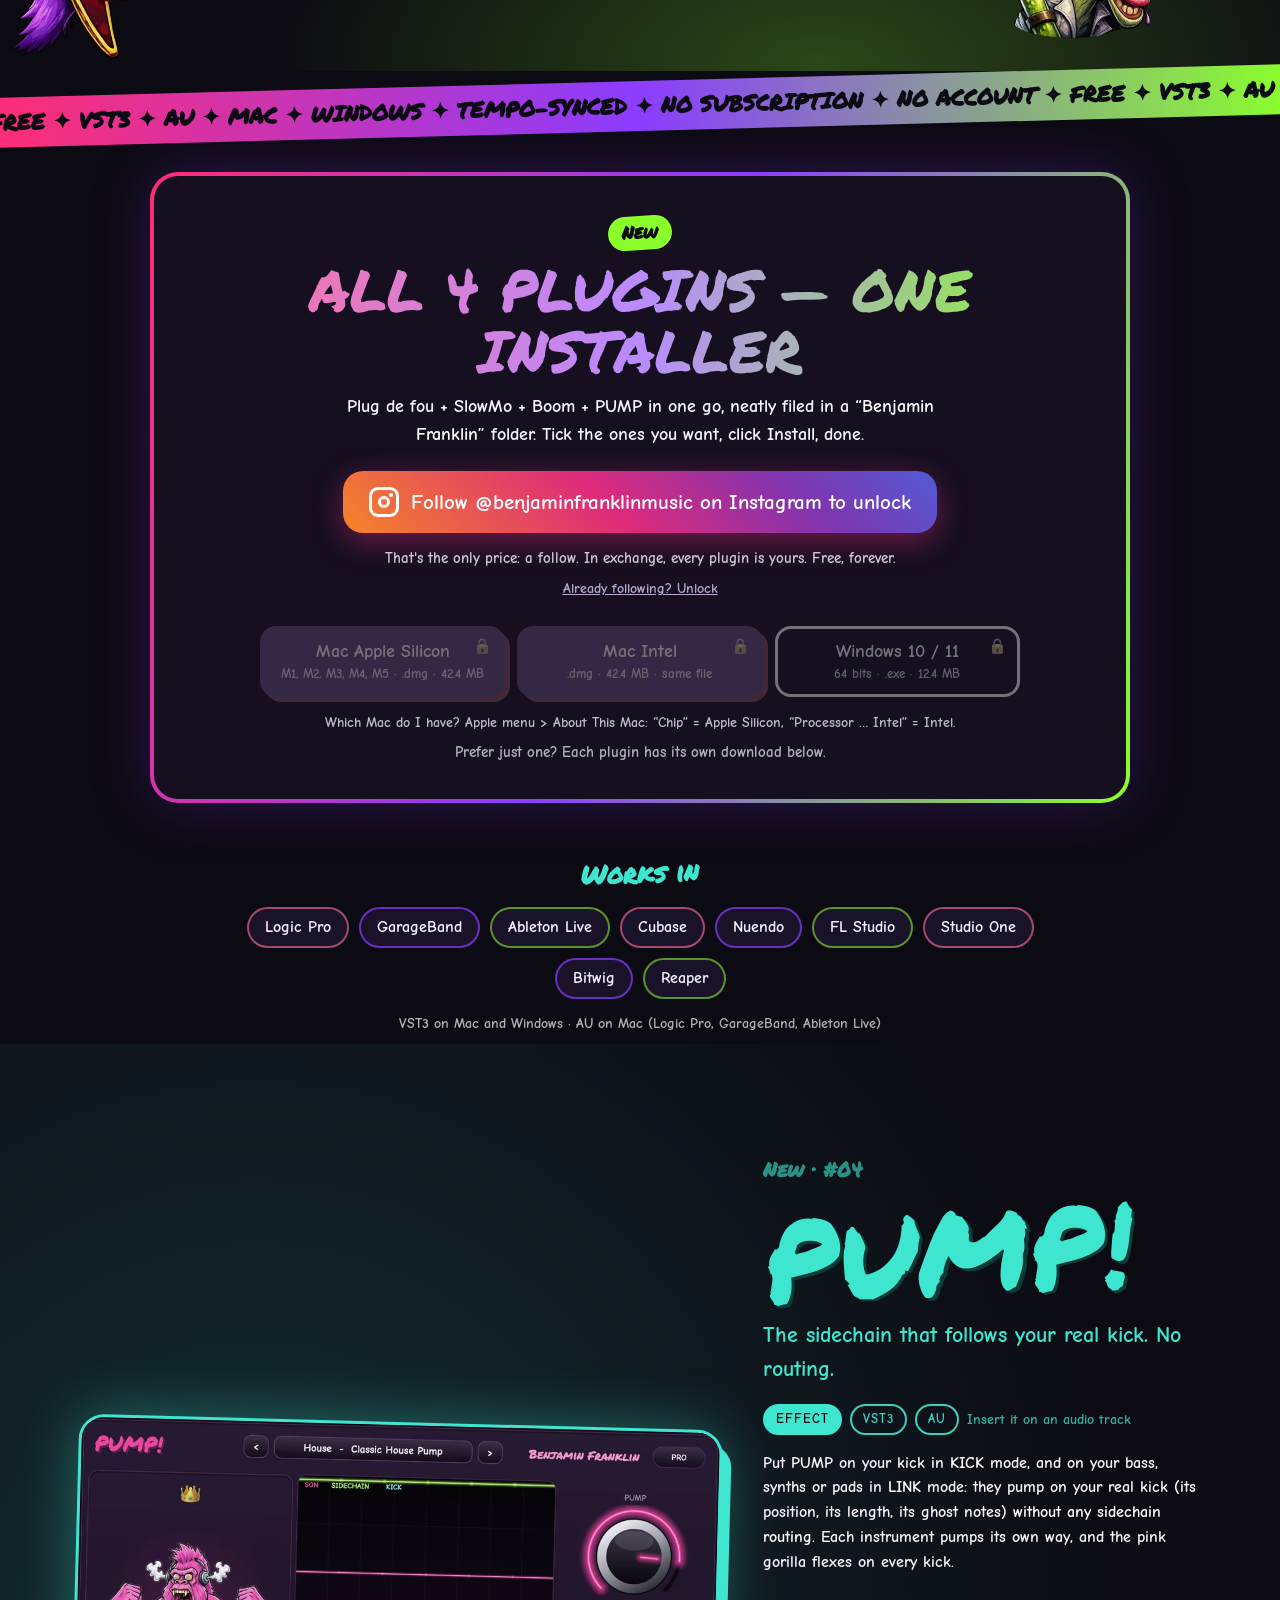
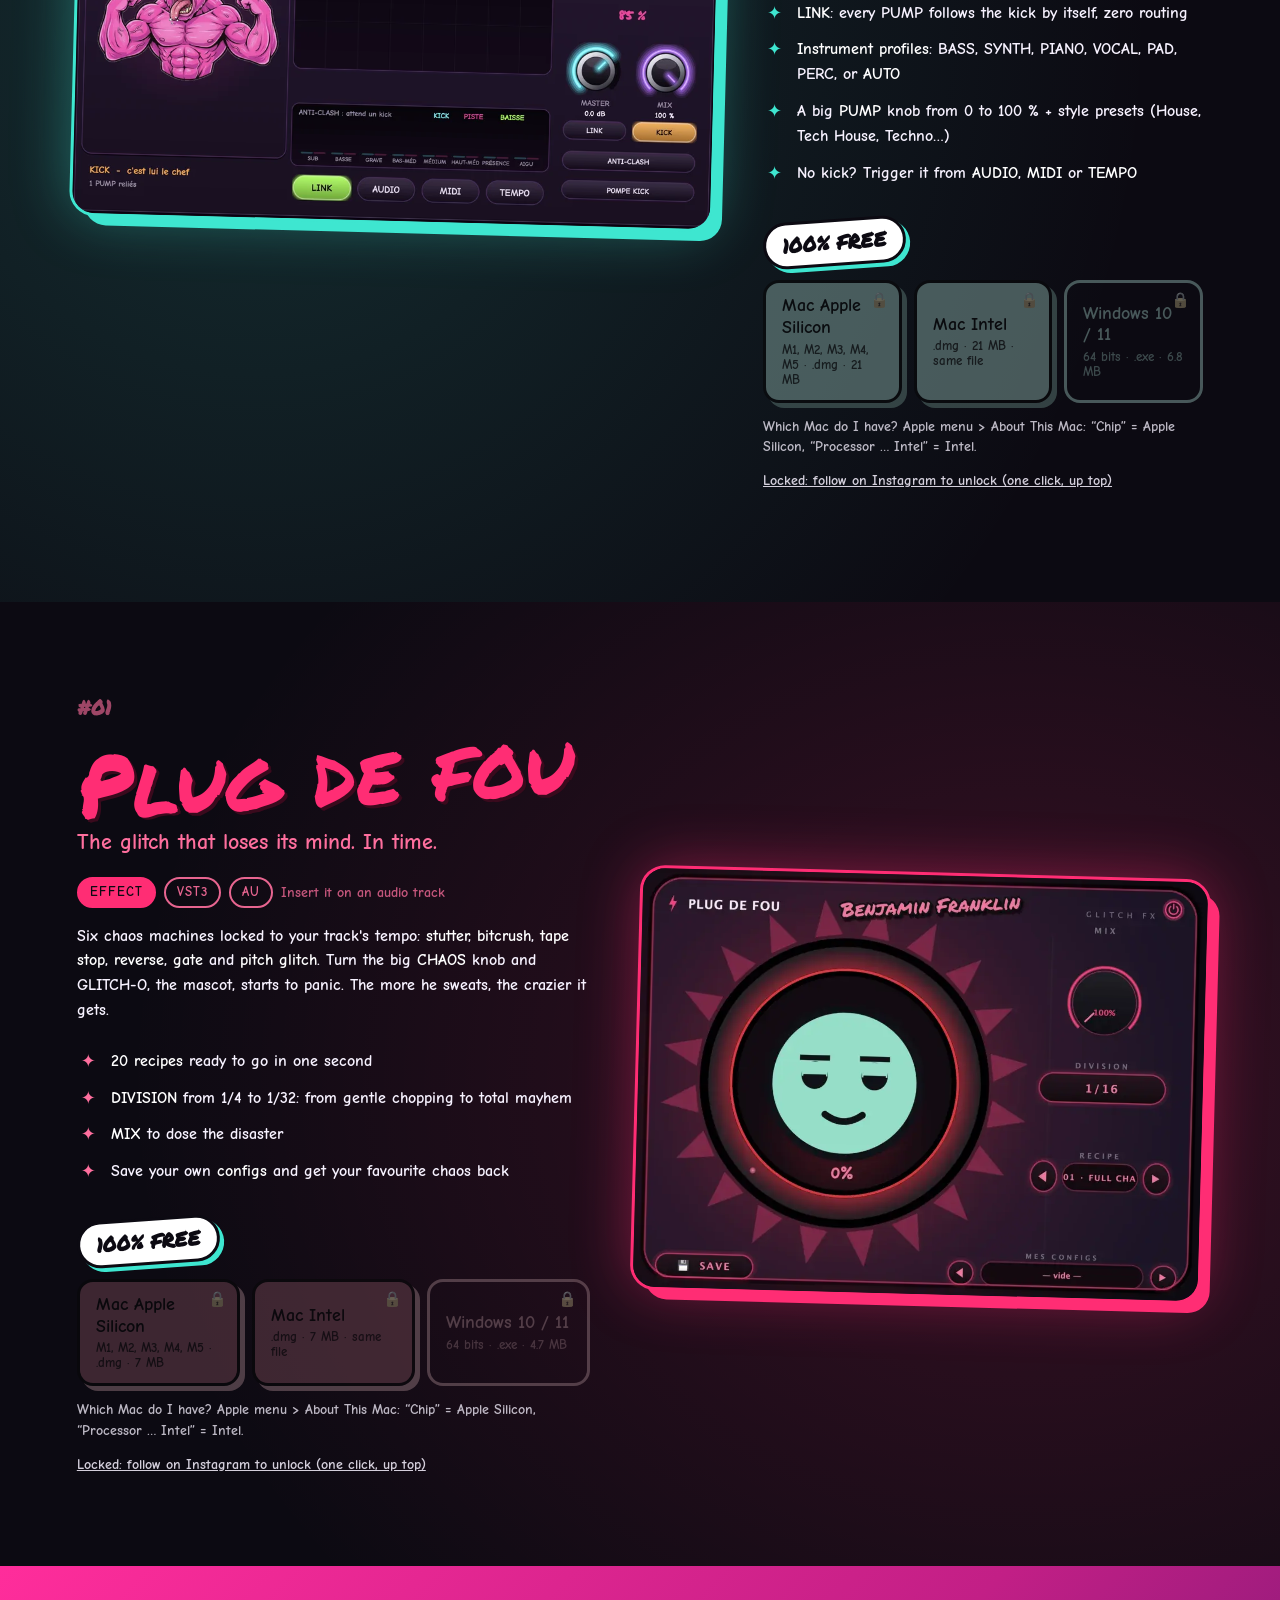
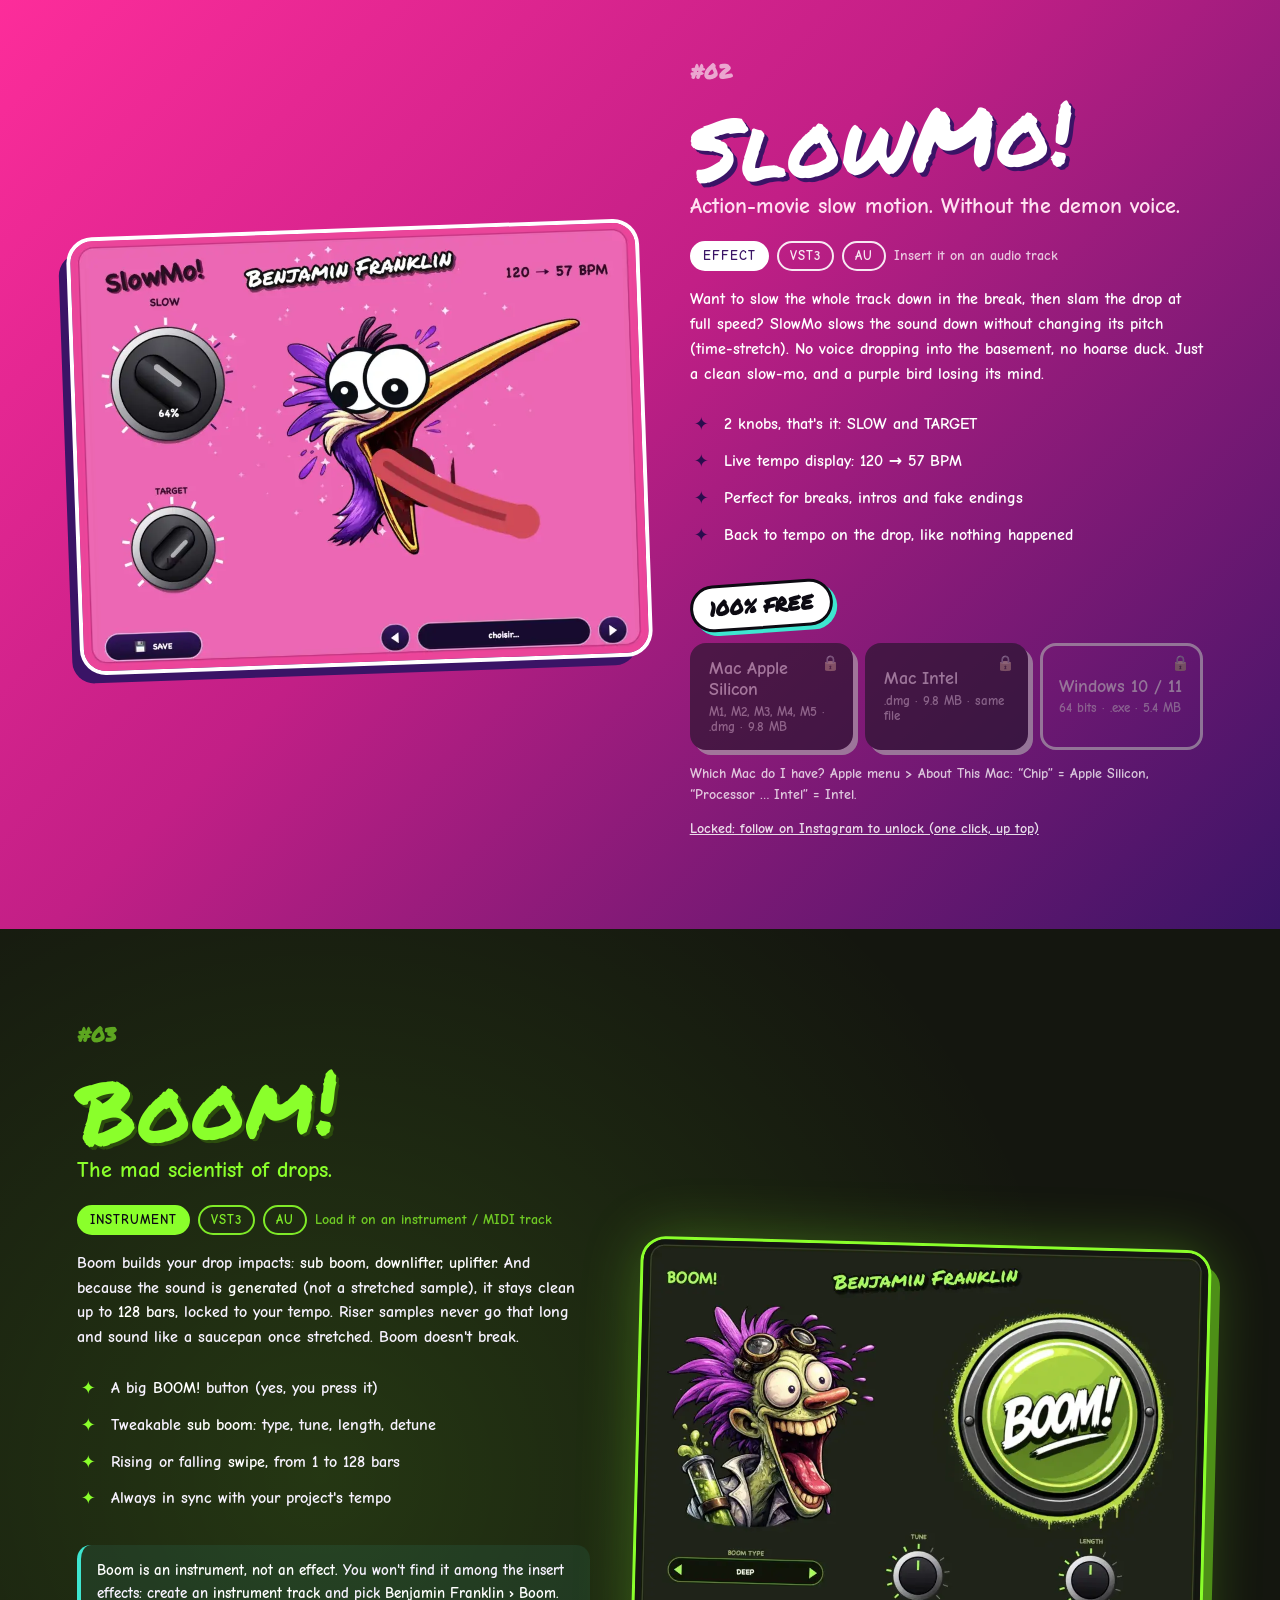
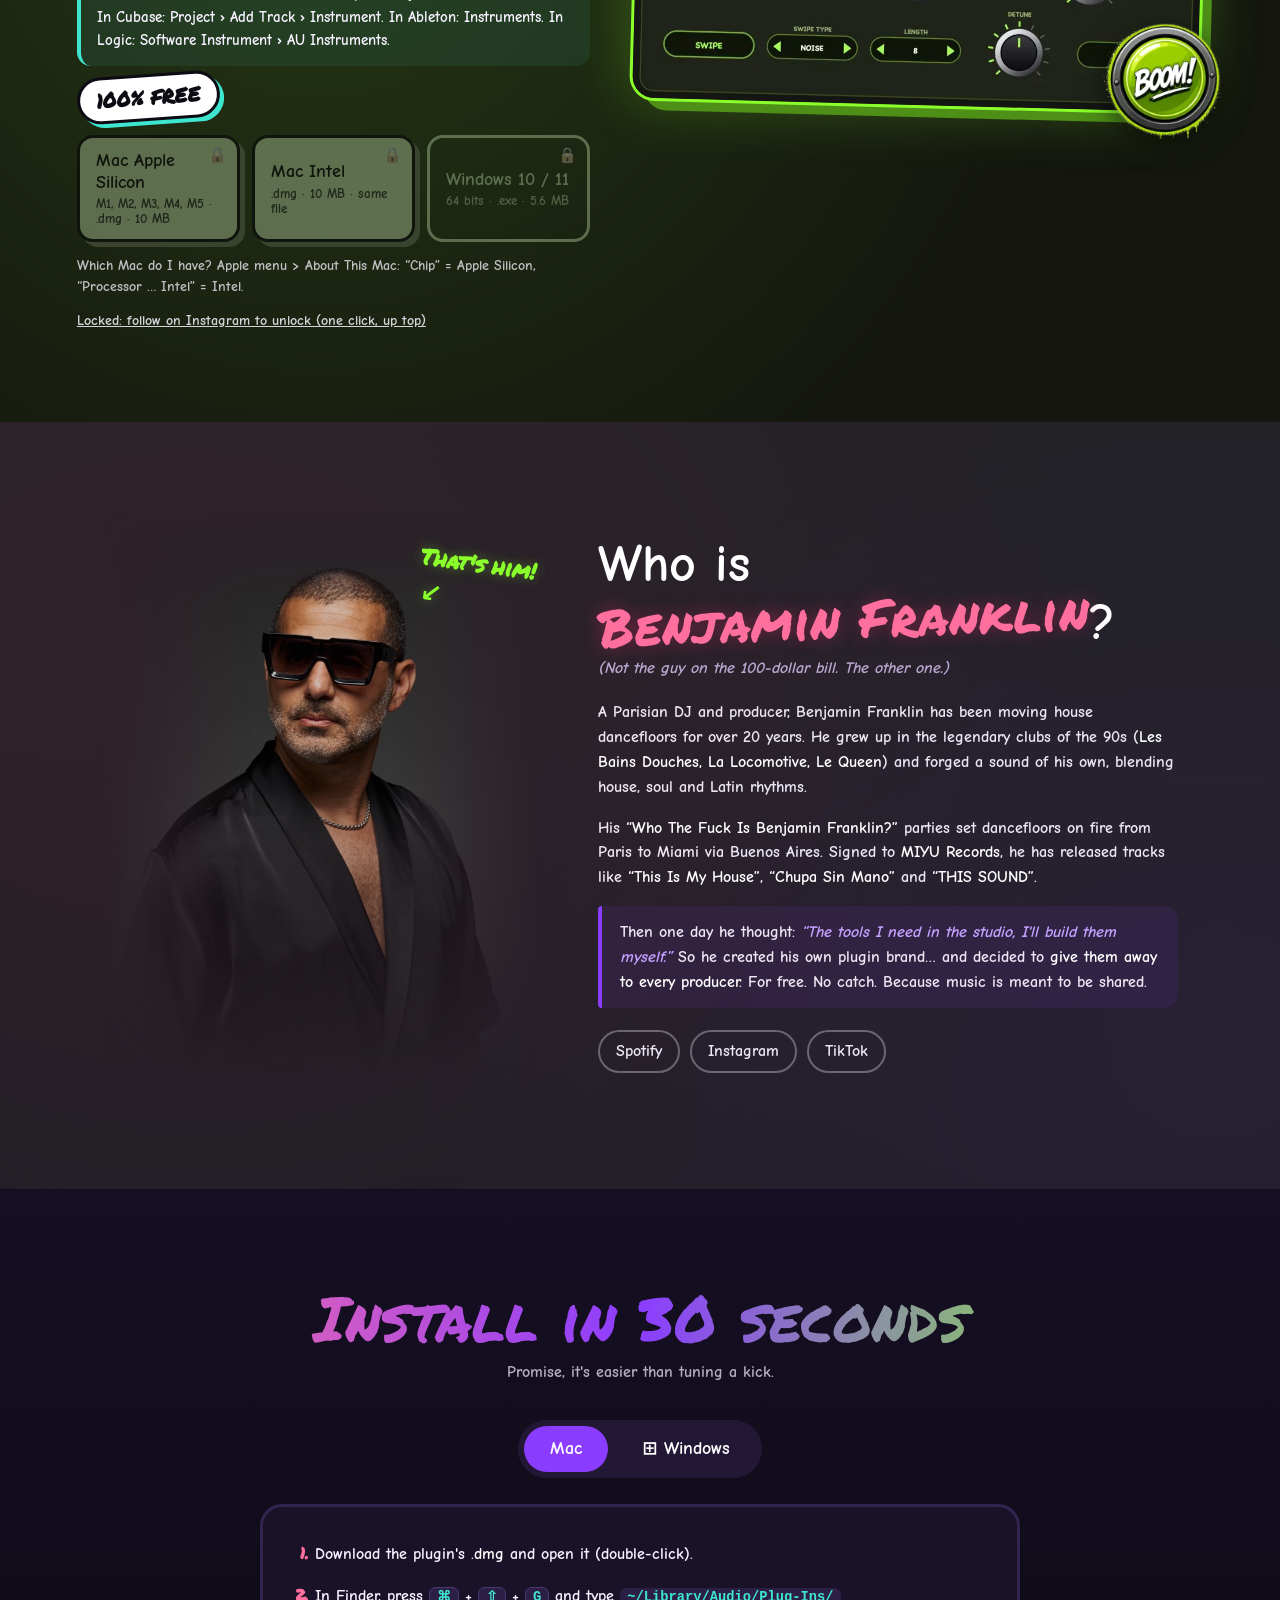
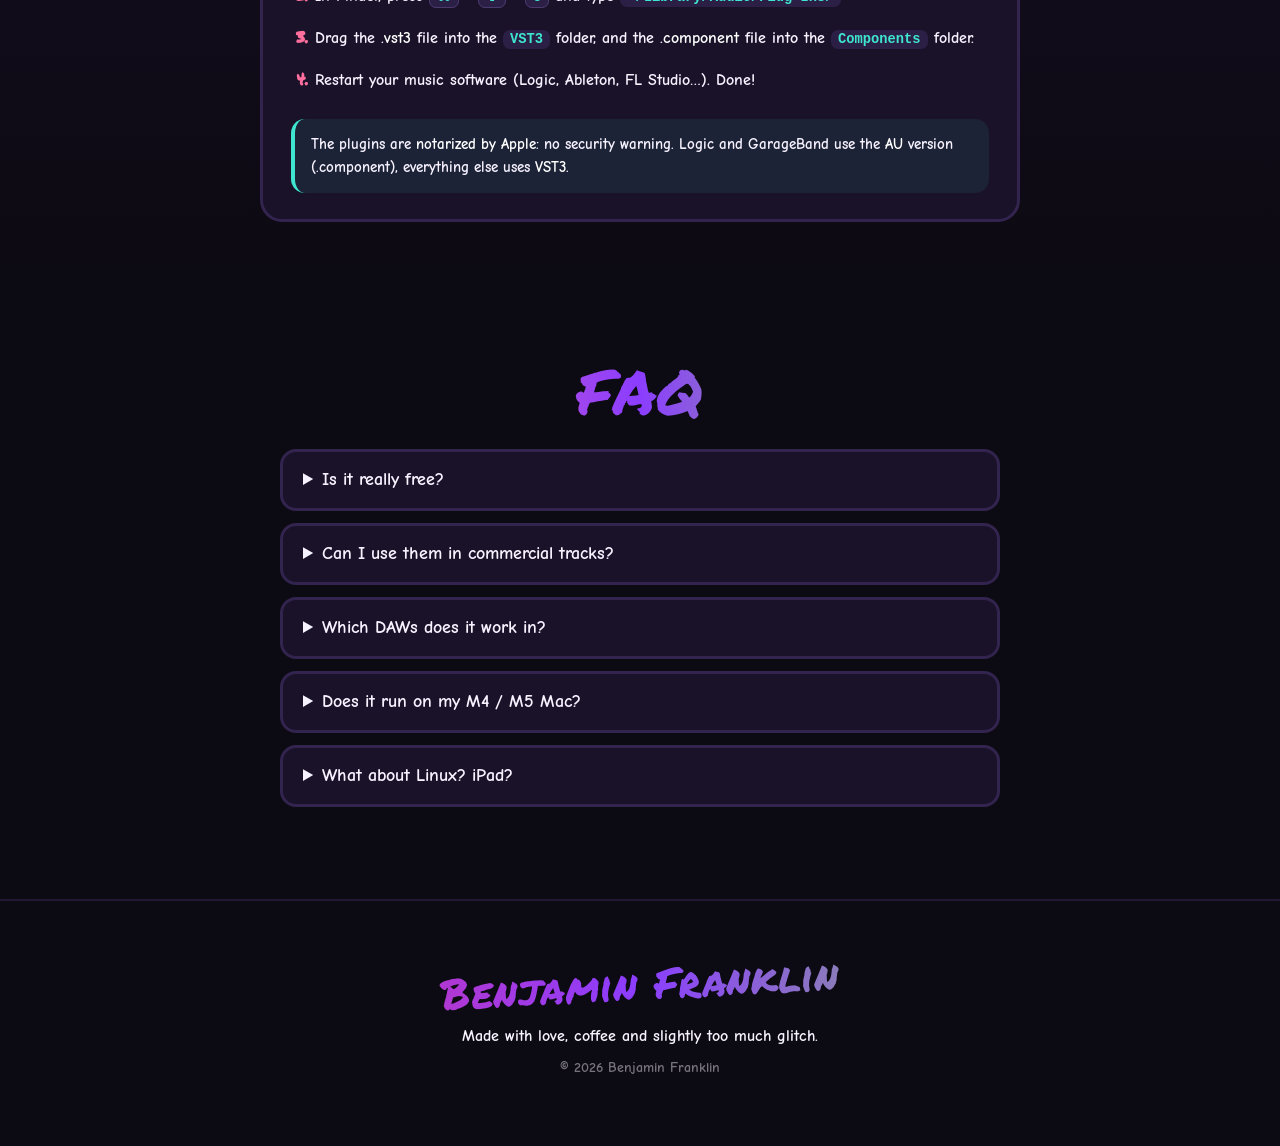
==== commit 19f300d3: "RATTLE! : lien de paiement dédié à 24,90 € (fermé après 50 ventes) à la place du code LAUNCH Co-Auth" ====
--- a/index.html
+++ b/index.html
@@ -36,7 +36,7 @@
     <p class="rt-lead" data-i18n-html="rt.lead">RATTLE! finds the kick, snare, clap, hi-hat… of any song and gives you its drums, <b>ready to play</b> in your DAW. Then drag the MIDI straight onto your track.</p>
     <p class="rt-price" data-i18n-html="rt.price"><s>€39</s> <b>€24.90</b></p>
     <p class="rt-offer" data-i18n="rt.offer">Offer exclusively for the first 50</p>
-    <a class="rt-buy" href="https://buy.stripe.com/9B65kC2QKaxPdrtbx82Fa01?prefilled_promo_code=LAUNCH" data-i18n="rt.buy">Get RATTLE! · €24.90</a>
+    <a class="rt-buy" href="https://buy.stripe.com/fZu4gydvo7lD2MPcBc2Fa02" data-i18n="rt.buy">Get RATTLE! · €24.90</a>
     <p class="rt-small"><span data-i18n="rt.compat">Mac &amp; Windows · VST3 / AU · one payment, yours forever</span> · <a href="rattle/" data-i18n="rt.more">More about RATTLE!</a></p>
   </div>
   <div class="rt-media">
